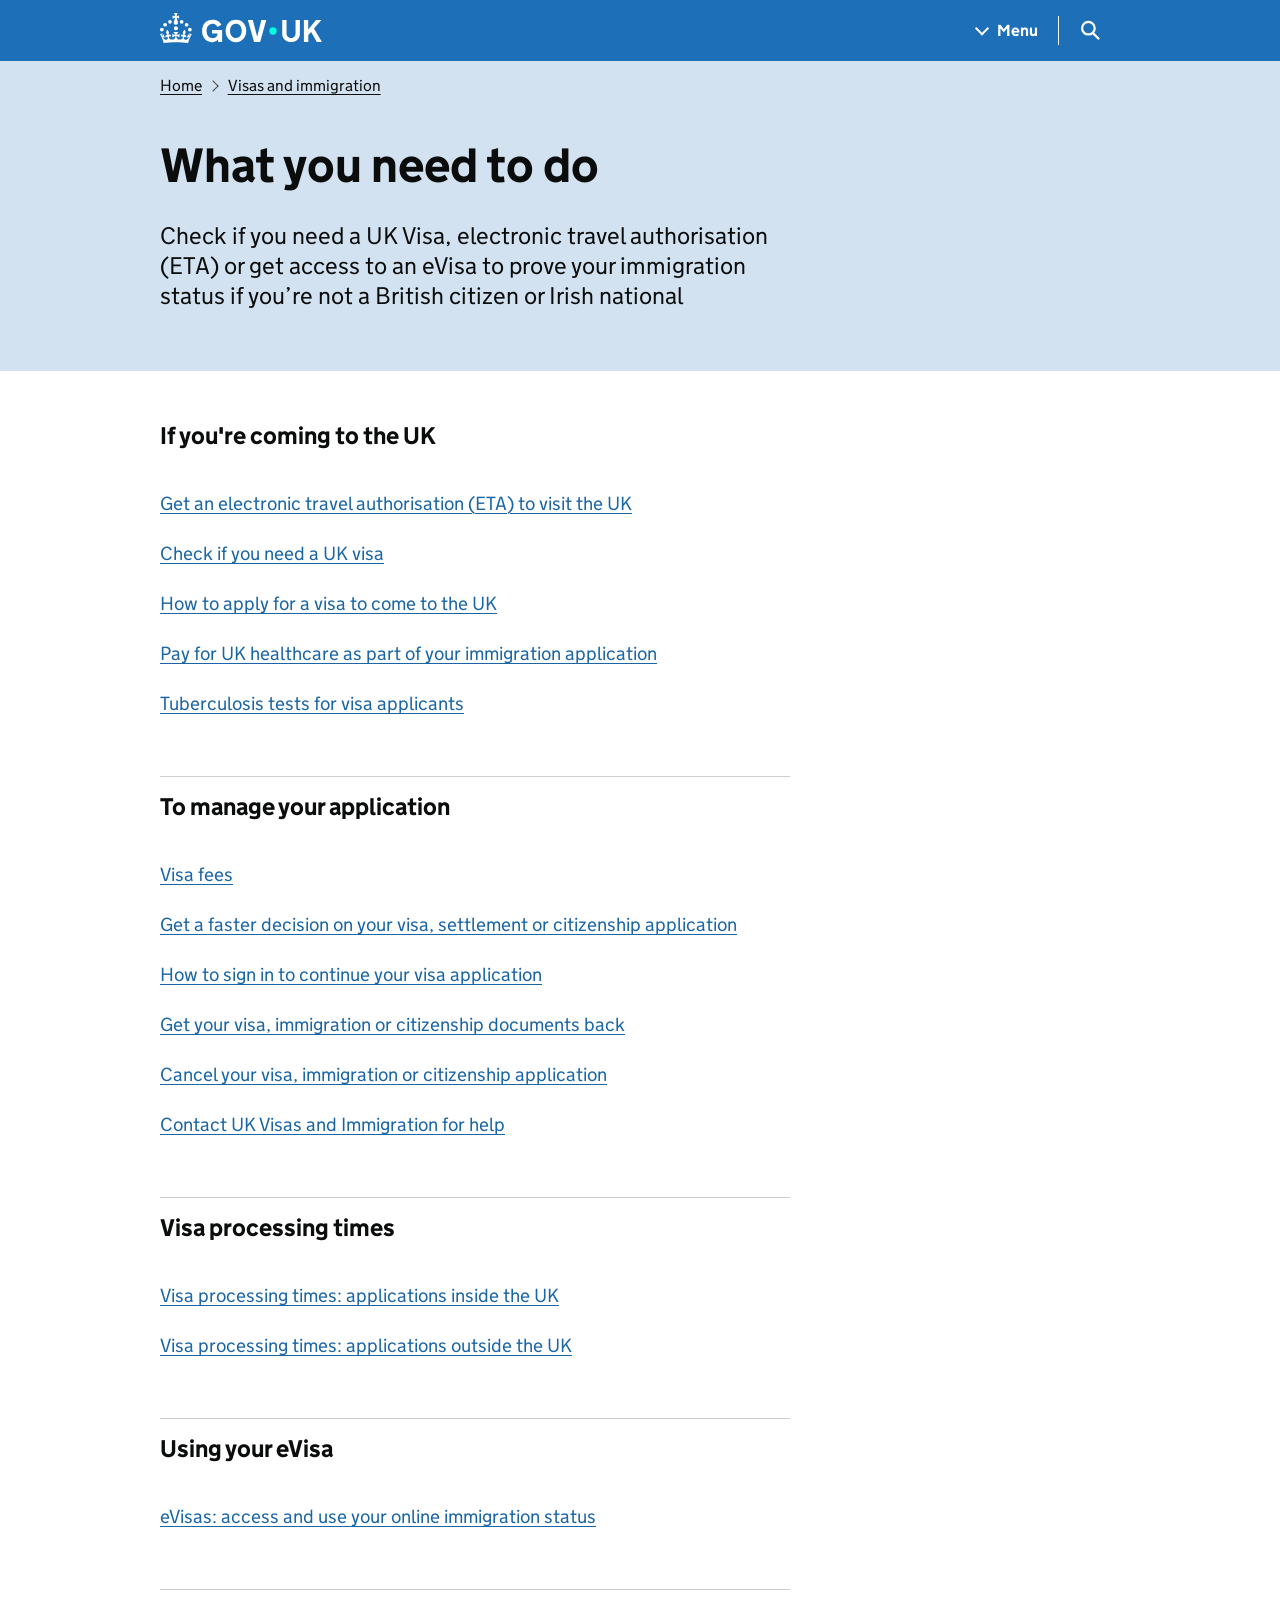
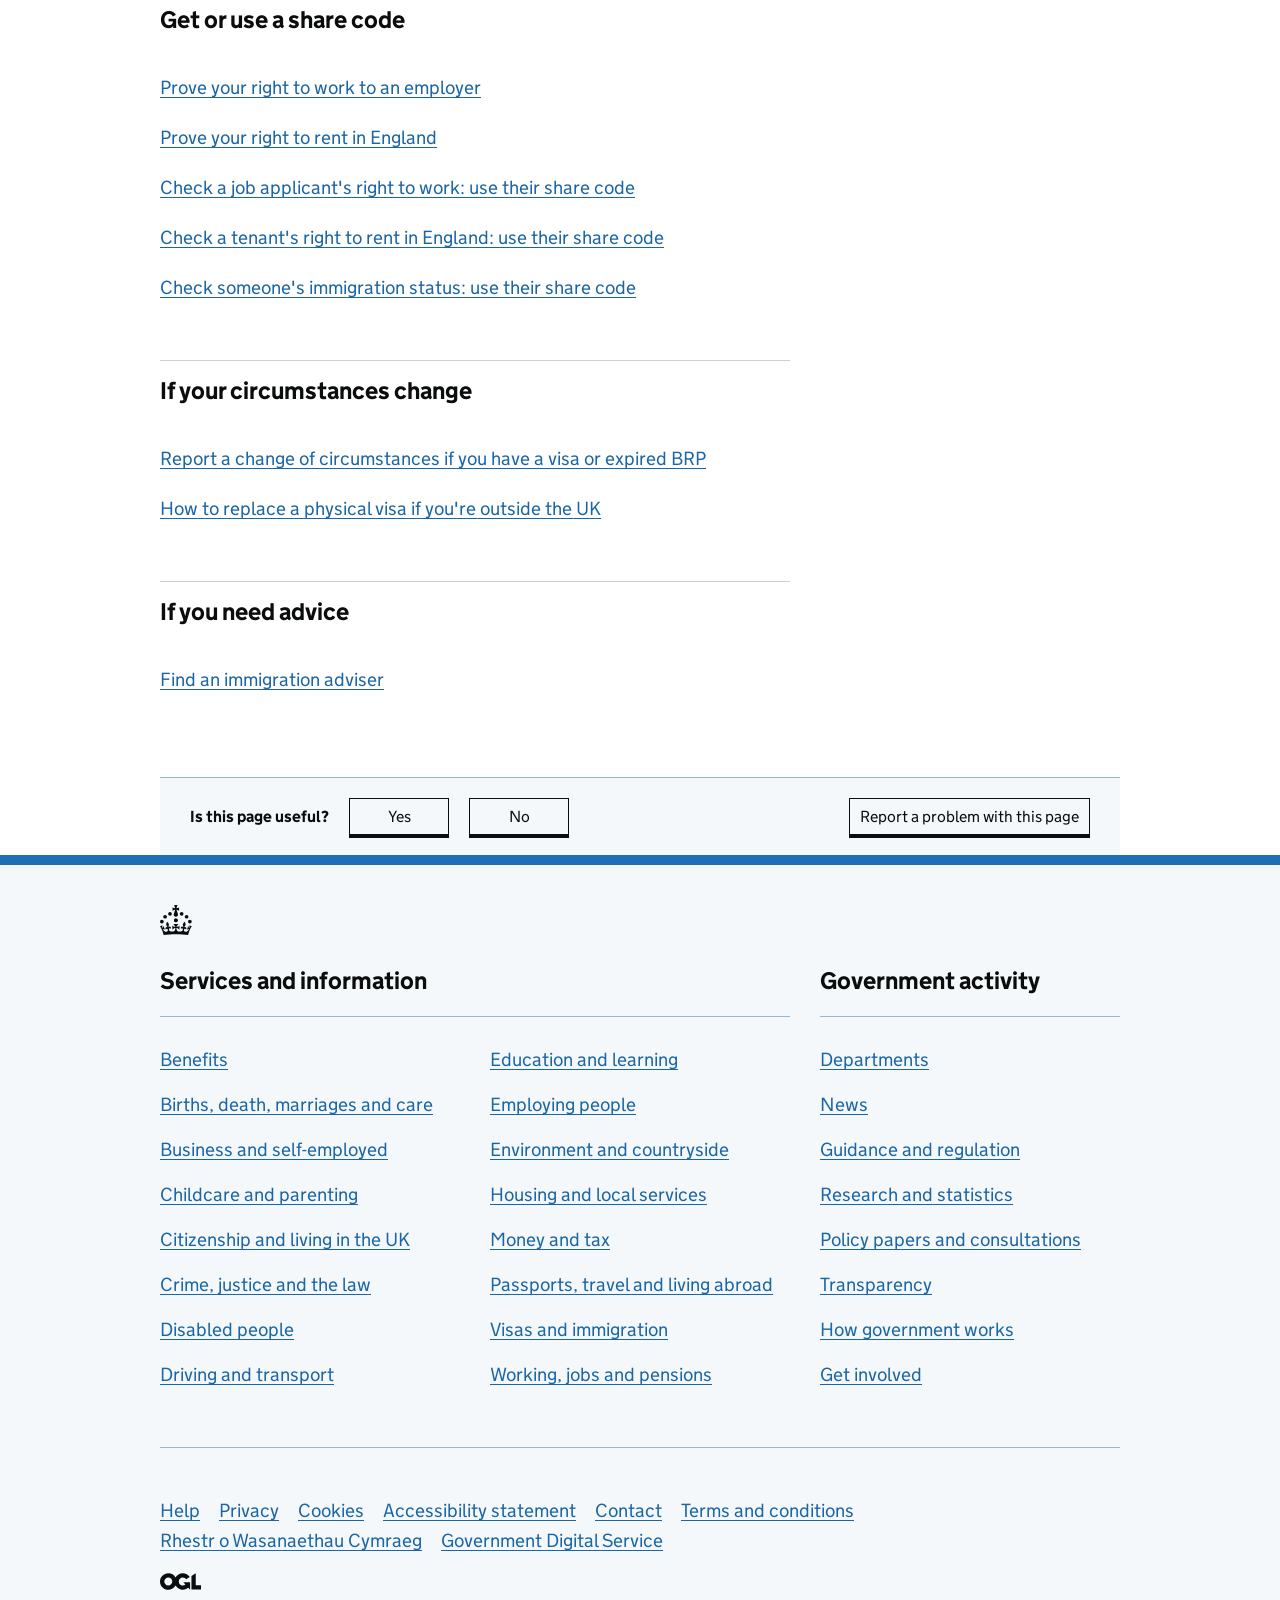
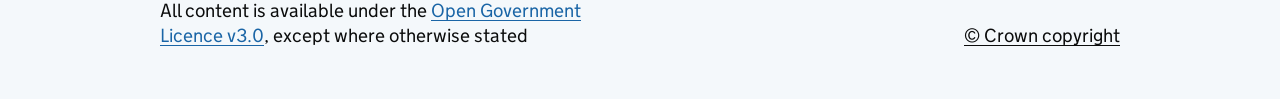
==== what-you-need-to-do-browse-page/index.html @ 55c8fb72 "Updated top-level index page with name of UX test" ====
<!DOCTYPE html>
<!-- saved from url=(0063)https://www.gov.uk/browse/visas-immigration/what-you-need-to-do -->
<html class="govuk-template" lang="en"><head><meta http-equiv="Content-Type" content="text/html; charset=UTF-8">
    
    <title>What you need to do - GOV.UK</title>

    <script async="" src="./What you need to do - GOV.UK_files/gtm.js"></script><script src="./What you need to do - GOV.UK_files/lux-measurer-d66192b1b665d415e1874e49a48138b7ae339548aa6cdb8687c7f9933e72b969.js" async="async"></script>
    <script src="./What you need to do - GOV.UK_files/rum-custom-data-b9e1806d1da2fa8ef1855d01aa71ba5eb0afc010dd2c4de3672cc7c7a39b0c8c.js" type="module"></script>
    <script src="./What you need to do - GOV.UK_files/lux-reporter-6d39cda3705e6dea64c8ee54a41d52526887a04dac98d19e1cd0464900d6f542.js" async="" defer=""></script><script src="./What you need to do - GOV.UK_files/rum-loader-a65b10e18ceeba3bd8a2eac507c7f2c513cdc82f35097df903fdea87f1dc2e33.js" async="async" data-lux-reporter-script="/assets/collections/govuk_publishing_components/vendor/lux/lux-reporter-6d39cda3705e6dea64c8ee54a41d52526887a04dac98d19e1cd0464900d6f542.js"></script>

    <meta name="govuk:components_gem_version" content="68.3.0">
    <script src="./What you need to do - GOV.UK_files/load-analytics-ad855bc6d5d323fbe2be3d683cb5dd15cf884cbe864bfb965bce0d9ec4847a36.js" type="module"></script>

    

    <link rel="stylesheet" href="./What you need to do - GOV.UK_files/application-aa6e5403fa5a98d5d8c2ec9b43fcb170fa7645047c4b7516bae33534ef6e817e.css" media="all">
    <link rel="icon" sizes="48x48" href="https://www.gov.uk/assets/collections/favicon-24f9fbe064118d58937932e73edafd1d50cb60f7bd84f52308382a309bc2d655.ico">
    <link rel="icon" sizes="any" href="https://www.gov.uk/assets/collections/favicon-d962d21b5bb443f546c097ea21b567cde639adef7370da45be5e349ba8d62d33.svg" type="image/svg+xml">
    <link rel="mask-icon" href="https://www.gov.uk/assets/collections/govuk-icon-mask-cdf4265165f8d7f9eec54aa2c1dfbb3d8b6d297c5d7919f0313e0836a5804bb6.svg" color="#1d70b8">
    <link rel="apple-touch-icon" href="https://www.gov.uk/assets/collections/govuk-icon-180-d45a306f0549414cfa5085f16e4a3816a77558b139e5bc226f23162d1d0decb0.png">

    <meta name="theme-color" content="#1d70b8">
    <meta name="viewport" content="width=device-width, initial-scale=1">

    <meta property="og:image" content="https://www.gov.uk/assets/collections/govuk-opengraph-image-4196a4d6333cf92aaf720047f56cfd91b3532d7635fc21ebcf0d5897df6b5f77.png">

      <link rel="stylesheet" href="./What you need to do - GOV.UK_files/_browse-7a39c0f9681b699c2e092727e3a388321817e2c479b69bcf6a9ba595a4a65dad.css" media="all">

  
      <meta name="description" content="Check if you need a UK Visa, electronic travel authorisation (ETA) or get access to an eVisa to prove your immigration status if you’re not a British citizen or Irish national">
  <link rel="alternate" type="application/json" href="https://www.gov.uk/api/content/browse/visas-immigration/what-you-need-to-do">
  
  <meta name="govuk:navigation-page-type" content="Browse level 2">
  <meta name="govuk:navigation-list-type" content="curated">
  <meta name="govuk:section" content="visas and immigration">


  
  <meta name="govuk:format" content="mainstream_browse_page">
  <meta name="govuk:publishing-app" content="collections-publisher">
  <meta name="govuk:rendering-app" content="collections">
  <meta name="govuk:schema-name" content="mainstream_browse_page">
  <meta name="govuk:content-id" content="8ff60b56-b0e8-4019-af4c-80ca1ad04c29">
  <meta name="govuk:ga4-base-path" content="/browse/visas-immigration/what-you-need-to-do">
  <meta name="govuk:first-published-at" content="2018-10-19T10:08:46+01:00">
  <meta name="govuk:updated-at" content="2026-09-02T16:05:11+01:00">
  <meta name="govuk:public-updated-at" content="2025-08-07T15:34:20+01:00">
  <meta name="govuk:primary-publishing-organisation" content="Government Digital Service">


  


  </head>
  <body class="gem-c-layout-for-public govuk-template__body js-enabled govuk-frontend-supported">
    <script nonce="">
//<![CDATA[
      document.body.className += ' js-enabled' + ('noModule' in HTMLScriptElement.prototype ? ' govuk-frontend-supported' : '');

//]]>
</script>      
<div id="global-cookie-message" data-module="cookie-banner" data-nosnippet="" aria-label="Cookies on GOV.UK" class="gem-c-cookie-banner govuk-clearfix govuk-cookie-banner js-banner-wrapper" role="region" hidden="hidden" data-cookie-banner-module-started="true">
  <div class="govuk-cookie-banner__message govuk-width-container">
    <div class="govuk-grid-row">
      <div class="govuk-grid-column-two-thirds">
        <h2 class="govuk-cookie-banner__heading govuk-heading-m">Cookies on GOV.UK</h2>
        <div tabindex="-1" class="govuk-cookie-banner__content gem-c-cookie-banner__confirmation">
          <div class="gem-c-cookie-banner__content"><p class="govuk-body">We use some essential cookies to make this website work.</p><p class="govuk-body">We’d like to set additional cookies to understand how you use GOV.UK, remember your settings and improve government services.</p><p class="govuk-body">We also use cookies set by other sites to help us deliver content from their services.</p></div>
          <p class="gem-c-cookie-banner__confirmation-message--accepted govuk-body" hidden="" data-ga4-cookie-banner="" data-module="ga4-link-tracker" data-ga4-set-indexes="" data-ga4-link="{&quot;event_name&quot;:&quot;navigation&quot;,&quot;type&quot;:&quot;cookie banner&quot;,&quot;section&quot;:&quot;You have accepted additional cookies&quot;,&quot;index_total&quot;:1}" data-ga4-link-tracker-module-started="true">You have accepted additional cookies. <span class="gem-c-cookie-banner__confirmation-message">You can <a class="govuk-link" href="https://www.gov.uk/help/cookies" data-ga4-index="{&quot;index_link&quot;: 1}">change your cookie settings</a> at any time.</span></p>
          <p class="gem-c-cookie-banner__confirmation-message--rejected govuk-body" hidden="">You have rejected additional cookies. <span class="gem-c-cookie-banner__confirmation-message">You can <a class="govuk-link" href="https://www.gov.uk/help/cookies">change your cookie settings</a> at any time.</span></p>
        </div>
      </div>
    </div>
    <div class="js-confirmation-buttons govuk-button-group">
      

  <button class="gem-c-button govuk-button" type="submit" data-accept-cookies="true" data-cookie-types="all">Accept additional cookies</button>


      

  <button class="gem-c-button govuk-button" type="submit" data-reject-cookies="true">Reject additional cookies</button>


      <a class="govuk-link" href="https://www.gov.uk/help/cookies">View cookies</a>
    </div>
    <div hidden="" class="js-hide-button govuk-button-group">
      <button class="gem-c-cookie-banner__hide-button govuk-button" data-hide-cookie-banner="true" data-module="ga4-event-tracker" data-ga4-event="{&quot;event_name&quot;:&quot;select_content&quot;,&quot;type&quot;:&quot;cookie banner&quot;,&quot;action&quot;:&quot;closed&quot;,&quot;section&quot;:&quot;You have accepted additional cookies&quot;}" data-ga4-event-tracker-module-started="true">
          Hide cookie message
        </button>
    </div>
  </div>
</div>
      <a data-module="govuk-skip-link" class="gem-c-skip-link govuk-skip-link govuk-!-display-none-print" href="https://www.gov.uk/browse/visas-immigration/what-you-need-to-do#content" data-govuk-skip-link-init="" data-govuk-skip-link-module-started="true">Skip to main content</a>

      <header>
            <div data-module="ga4-event-tracker ga4-link-tracker" data-ga4-expandable="" class="gem-c-layout-super-navigation-header" data-ga4-event-tracker-module-started="true" data-ga4-link-tracker-module-started="true">
<div class="gem-c-layout-super-navigation-header__nav-wrapper">
  <div class="gem-c-layout-super-navigation-header__container govuk-width-container">
    <nav aria-labelledby="super-navigation-menu-heading" class="gem-c-layout-super-navigation-header__content js-module-initialised" data-module="super-navigation-mega-menu" data-super-navigation-mega-menu-module-started="true">
      <div class="gem-c-layout-super-navigation-header__header-logo">
        <a class="govuk-header__homepage-link" data-ga4-link="{&quot;event_name&quot;:&quot;navigation&quot;,&quot;type&quot;:&quot;header menu bar&quot;,&quot;external&quot;:&quot;false&quot;,&quot;text&quot;:&quot;GOV.UK&quot;,&quot;section&quot;:&quot;Logo&quot;,&quot;index_link&quot;:1,&quot;index_section&quot;:0,&quot;index_section_count&quot;:2,&quot;index_total&quot;:1}" id="logo" aria-label="Go to the GOV.UK homepage" href="https://www.gov.uk/">
          <svg xmlns="http://www.w3.org/2000/svg" focusable="false" role="img" viewBox="0 0 324 60" height="30" width="162" fill="currentcolor" class="govuk-header__logotype" aria-label="GOV.UK">
  <title>GOV.UK</title>
  <g>
    <circle cx="20" cy="17.6" r="3.7"></circle>
    <circle cx="10.2" cy="23.5" r="3.7"></circle>
    <circle cx="3.7" cy="33.2" r="3.7"></circle>
    <circle cx="31.7" cy="30.6" r="3.7"></circle>
    <circle cx="43.3" cy="17.6" r="3.7"></circle>
    <circle cx="53.2" cy="23.5" r="3.7"></circle>
    <circle cx="59.7" cy="33.2" r="3.7"></circle>
    <circle cx="31.7" cy="30.6" r="3.7"></circle>
    <path d="M33.1,9.8c.2-.1.3-.3.5-.5l4.6,2.4v-6.8l-4.6,1.5c-.1-.2-.3-.3-.5-.5l1.9-5.9h-6.7l1.9,5.9c-.2.1-.3.3-.5.5l-4.6-1.5v6.8l4.6-2.4c.1.2.3.3.5.5l-2.6,8c-.9,2.8,1.2,5.7,4.1,5.7h0c3,0,5.1-2.9,4.1-5.7l-2.6-8ZM37,37.9s-3.4,3.8-4.1,6.1c2.2,0,4.2-.5,6.4-2.8l-.7,8.5c-2-2.8-4.4-4.1-5.7-3.8.1,3.1.5,6.7,5.8,7.2,3.7.3,6.7-1.5,7-3.8.4-2.6-2-4.3-3.7-1.6-1.4-4.5,2.4-6.1,4.9-3.2-1.9-4.5-1.8-7.7,2.4-10.9,3,4,2.6,7.3-1.2,11.1,2.4-1.3,6.2,0,4,4.6-1.2-2.8-3.7-2.2-4.2.2-.3,1.7.7,3.7,3,4.2,1.9.3,4.7-.9,7-5.9-1.3,0-2.4.7-3.9,1.7l2.4-8c.6,2.3,1.4,3.7,2.2,4.5.6-1.6.5-2.8,0-5.3l5,1.8c-2.6,3.6-5.2,8.7-7.3,17.5-7.4-1.1-15.7-1.7-24.5-1.7h0c-8.8,0-17.1.6-24.5,1.7-2.1-8.9-4.7-13.9-7.3-17.5l5-1.8c-.5,2.5-.6,3.7,0,5.3.8-.8,1.6-2.3,2.2-4.5l2.4,8c-1.5-1-2.6-1.7-3.9-1.7,2.3,5,5.2,6.2,7,5.9,2.3-.4,3.3-2.4,3-4.2-.5-2.4-3-3.1-4.2-.2-2.2-4.6,1.6-6,4-4.6-3.7-3.7-4.2-7.1-1.2-11.1,4.2,3.2,4.3,6.4,2.4,10.9,2.5-2.8,6.3-1.3,4.9,3.2-1.8-2.7-4.1-1-3.7,1.6.3,2.3,3.3,4.1,7,3.8,5.4-.5,5.7-4.2,5.8-7.2-1.3-.2-3.7,1-5.7,3.8l-.7-8.5c2.2,2.3,4.2,2.7,6.4,2.8-.7-2.3-4.1-6.1-4.1-6.1h10.6,0Z"></path>
  </g>
  <circle class="govuk-logo-dot" cx="226" cy="36" r="7.3"></circle>
  <path d="M93.94 41.25c.4 1.81 1.2 3.21 2.21 4.62 1 1.4 2.21 2.41 3.61 3.21s3.21 1.2 5.22 1.2 3.61-.4 4.82-1c1.4-.6 2.41-1.4 3.21-2.41.8-1 1.4-2.01 1.61-3.01s.4-2.01.4-3.01v.14h-10.86v-7.02h20.07v24.08h-8.03v-5.56c-.6.8-1.38 1.61-2.19 2.41-.8.8-1.81 1.2-2.81 1.81-1 .4-2.21.8-3.41 1.2s-2.41.4-3.81.4a18.56 18.56 0 0 1-14.65-6.63c-1.6-2.01-3.01-4.41-3.81-7.02s-1.4-5.62-1.4-8.83.4-6.02 1.4-8.83a20.45 20.45 0 0 1 19.46-13.65c3.21 0 4.01.2 5.82.8 1.81.4 3.61 1.2 5.02 2.01 1.61.8 2.81 2.01 4.01 3.21s2.21 2.61 2.81 4.21l-7.63 4.41c-.4-1-1-1.81-1.61-2.61-.6-.8-1.4-1.4-2.21-2.01-.8-.6-1.81-1-2.81-1.4-1-.4-2.21-.4-3.61-.4-2.01 0-3.81.4-5.22 1.2-1.4.8-2.61 1.81-3.61 3.21s-1.61 2.81-2.21 4.62c-.4 1.81-.6 3.71-.6 5.42s.8 5.22.8 5.22Zm57.8-27.9c3.21 0 6.22.6 8.63 1.81 2.41 1.2 4.82 2.81 6.62 4.82S170.2 24.39 171 27s1.4 5.62 1.4 8.83-.4 6.02-1.4 8.83-2.41 5.02-4.01 7.02-4.01 3.61-6.62 4.82-5.42 1.81-8.63 1.81-6.22-.6-8.63-1.81-4.82-2.81-6.42-4.82-3.21-4.41-4.01-7.02-1.4-5.62-1.4-8.83.4-6.02 1.4-8.83 2.41-5.02 4.01-7.02 4.01-3.61 6.42-4.82 5.42-1.81 8.63-1.81Zm0 36.73c1.81 0 3.61-.4 5.02-1s2.61-1.81 3.61-3.01 1.81-2.81 2.21-4.41c.4-1.81.8-3.61.8-5.62 0-2.21-.2-4.21-.8-6.02s-1.2-3.21-2.21-4.62c-1-1.2-2.21-2.21-3.61-3.01s-3.21-1-5.02-1-3.61.4-5.02 1c-1.4.8-2.61 1.81-3.61 3.01s-1.81 2.81-2.21 4.62c-.4 1.81-.8 3.61-.8 5.62 0 2.41.2 4.21.8 6.02.4 1.81 1.2 3.21 2.21 4.41s2.21 2.21 3.61 3.01c1.4.8 3.21 1 5.02 1Zm36.32 7.96-12.24-44.15h9.83l8.43 32.77h.4l8.23-32.77h9.83L200.3 58.04h-12.24Zm74.14-7.96c2.18 0 3.51-.6 3.51-.6 1.2-.6 2.01-1 2.81-1.81s1.4-1.81 1.81-2.81a13 13 0 0 0 .8-4.01V13.9h8.63v28.15c0 2.41-.4 4.62-1.4 6.62-.8 2.01-2.21 3.61-3.61 5.02s-3.41 2.41-5.62 3.21-4.62 1.2-7.02 1.2-5.02-.4-7.02-1.2c-2.21-.8-4.01-1.81-5.62-3.21s-2.81-3.01-3.61-5.02-1.4-4.21-1.4-6.62V13.9h8.63v26.95c0 1.61.2 3.01.8 4.01.4 1.2 1.2 2.21 2.01 2.81.8.8 1.81 1.4 2.81 1.81 0 0 1.34.6 3.51.6Zm34.22-36.18v18.92l15.65-18.92h10.82l-15.03 17.32 16.03 26.83h-10.21l-11.44-20.21-5.62 6.22v13.99h-8.83V13.9"></path>
</svg>

</a></div>      <h2 id="super-navigation-menu-heading" class="govuk-visually-hidden">
        Navigation menu
      </h2>


      <div class="gem-c-layout-super-navigation-header__navigation-item">
        <a class="gem-c-layout-super-navigation-header__navigation-item-link" href="https://www.gov.uk/browse" hidden="hidden"><span class="gem-c-layout-super-navigation-header__navigation-item-link-inner">            Menu
</span></a>
        <button aria-controls="super-navigation-menu" aria-expanded="false" aria-label="Show navigation menu" class="gem-c-layout-super-navigation-header__navigation-top-toggle-button" data-text-for-hide="Hide navigation menu" data-text-for-show="Show navigation menu" data-toggle-desktop-group="top" data-toggle-mobile-group="top" data-ga4-event="{&quot;event_name&quot;:&quot;select_content&quot;,&quot;type&quot;:&quot;header menu bar&quot;,&quot;text&quot;:&quot;Menu&quot;,&quot;index_section&quot;:1,&quot;index_section_count&quot;:2,&quot;section&quot;:&quot;Menu&quot;}" id="super-navigation-menu-toggle" type="button">
          <span class="gem-c-layout-super-navigation-header__navigation-top-toggle-button-inner">Menu</span>
</button>      </div>
      <div id="super-navigation-menu" hidden="hidden" class="gem-c-layout-super-navigation-header__navigation-dropdown-menu">
        <div class="govuk-grid-row gem-c-layout-super-navigation-header__navigation-items">


            <div class="govuk-grid-column-two-thirds-from-desktop gem-c-layout-super-navigation-header__column--services-and-information">
              <h3 class="govuk-heading-m gem-c-layout-super-navigation-header__column-header">
                Services and information
              </h3>
              <ul class="gem-c-layout-super-navigation-header__navigation-second-items gem-c-layout-super-navigation-header__navigation-second-items--services-and-information">
                    <li class="gem-c-layout-super-navigation-header__dropdown-list-item">
                      <a class="govuk-link gem-c-layout-super-navigation-header__navigation-second-item-link" data-ga4-link="{&quot;event_name&quot;:&quot;navigation&quot;,&quot;type&quot;:&quot;header menu bar&quot;,&quot;index_section&quot;:1,&quot;index_link&quot;:1,&quot;index_section_count&quot;:3,&quot;index_total&quot;:16,&quot;section&quot;:&quot;Services and information&quot;}" href="https://www.gov.uk/browse/benefits">Benefits</a>
                      
                    </li>
                    <li class="gem-c-layout-super-navigation-header__dropdown-list-item">
                      <a class="govuk-link gem-c-layout-super-navigation-header__navigation-second-item-link" data-ga4-link="{&quot;event_name&quot;:&quot;navigation&quot;,&quot;type&quot;:&quot;header menu bar&quot;,&quot;index_section&quot;:1,&quot;index_link&quot;:2,&quot;index_section_count&quot;:3,&quot;index_total&quot;:16,&quot;section&quot;:&quot;Services and information&quot;}" href="https://www.gov.uk/browse/births-deaths-marriages">Births, death, marriages and care</a>
                      
                    </li>
                    <li class="gem-c-layout-super-navigation-header__dropdown-list-item">
                      <a class="govuk-link gem-c-layout-super-navigation-header__navigation-second-item-link" data-ga4-link="{&quot;event_name&quot;:&quot;navigation&quot;,&quot;type&quot;:&quot;header menu bar&quot;,&quot;index_section&quot;:1,&quot;index_link&quot;:3,&quot;index_section_count&quot;:3,&quot;index_total&quot;:16,&quot;section&quot;:&quot;Services and information&quot;}" href="https://www.gov.uk/browse/business">Business and self-employed</a>
                      
                    </li>
                    <li class="gem-c-layout-super-navigation-header__dropdown-list-item">
                      <a class="govuk-link gem-c-layout-super-navigation-header__navigation-second-item-link" data-ga4-link="{&quot;event_name&quot;:&quot;navigation&quot;,&quot;type&quot;:&quot;header menu bar&quot;,&quot;index_section&quot;:1,&quot;index_link&quot;:4,&quot;index_section_count&quot;:3,&quot;index_total&quot;:16,&quot;section&quot;:&quot;Services and information&quot;}" href="https://www.gov.uk/browse/childcare-parenting">Childcare and parenting</a>
                      
                    </li>
                    <li class="gem-c-layout-super-navigation-header__dropdown-list-item">
                      <a class="govuk-link gem-c-layout-super-navigation-header__navigation-second-item-link" data-ga4-link="{&quot;event_name&quot;:&quot;navigation&quot;,&quot;type&quot;:&quot;header menu bar&quot;,&quot;index_section&quot;:1,&quot;index_link&quot;:5,&quot;index_section_count&quot;:3,&quot;index_total&quot;:16,&quot;section&quot;:&quot;Services and information&quot;}" href="https://www.gov.uk/browse/citizenship">Citizenship and living in the UK</a>
                      
                    </li>
                    <li class="gem-c-layout-super-navigation-header__dropdown-list-item">
                      <a class="govuk-link gem-c-layout-super-navigation-header__navigation-second-item-link" data-ga4-link="{&quot;event_name&quot;:&quot;navigation&quot;,&quot;type&quot;:&quot;header menu bar&quot;,&quot;index_section&quot;:1,&quot;index_link&quot;:6,&quot;index_section_count&quot;:3,&quot;index_total&quot;:16,&quot;section&quot;:&quot;Services and information&quot;}" href="https://www.gov.uk/browse/justice">Crime, justice and the law</a>
                      
                    </li>
                    <li class="gem-c-layout-super-navigation-header__dropdown-list-item">
                      <a class="govuk-link gem-c-layout-super-navigation-header__navigation-second-item-link" data-ga4-link="{&quot;event_name&quot;:&quot;navigation&quot;,&quot;type&quot;:&quot;header menu bar&quot;,&quot;index_section&quot;:1,&quot;index_link&quot;:7,&quot;index_section_count&quot;:3,&quot;index_total&quot;:16,&quot;section&quot;:&quot;Services and information&quot;}" href="https://www.gov.uk/browse/disabilities">Disabled people</a>
                      
                    </li>
                    <li class="gem-c-layout-super-navigation-header__dropdown-list-item">
                      <a class="govuk-link gem-c-layout-super-navigation-header__navigation-second-item-link" data-ga4-link="{&quot;event_name&quot;:&quot;navigation&quot;,&quot;type&quot;:&quot;header menu bar&quot;,&quot;index_section&quot;:1,&quot;index_link&quot;:8,&quot;index_section_count&quot;:3,&quot;index_total&quot;:16,&quot;section&quot;:&quot;Services and information&quot;}" href="https://www.gov.uk/browse/driving">Driving and transport</a>
                      
                    </li>
                    <li class="gem-c-layout-super-navigation-header__dropdown-list-item">
                      <a class="govuk-link gem-c-layout-super-navigation-header__navigation-second-item-link" data-ga4-link="{&quot;event_name&quot;:&quot;navigation&quot;,&quot;type&quot;:&quot;header menu bar&quot;,&quot;index_section&quot;:1,&quot;index_link&quot;:9,&quot;index_section_count&quot;:3,&quot;index_total&quot;:16,&quot;section&quot;:&quot;Services and information&quot;}" href="https://www.gov.uk/browse/education">Education and learning</a>
                      
                    </li>
                    <li class="gem-c-layout-super-navigation-header__dropdown-list-item">
                      <a class="govuk-link gem-c-layout-super-navigation-header__navigation-second-item-link" data-ga4-link="{&quot;event_name&quot;:&quot;navigation&quot;,&quot;type&quot;:&quot;header menu bar&quot;,&quot;index_section&quot;:1,&quot;index_link&quot;:10,&quot;index_section_count&quot;:3,&quot;index_total&quot;:16,&quot;section&quot;:&quot;Services and information&quot;}" href="https://www.gov.uk/browse/employing-people">Employing people</a>
                      
                    </li>
                    <li class="gem-c-layout-super-navigation-header__dropdown-list-item">
                      <a class="govuk-link gem-c-layout-super-navigation-header__navigation-second-item-link" data-ga4-link="{&quot;event_name&quot;:&quot;navigation&quot;,&quot;type&quot;:&quot;header menu bar&quot;,&quot;index_section&quot;:1,&quot;index_link&quot;:11,&quot;index_section_count&quot;:3,&quot;index_total&quot;:16,&quot;section&quot;:&quot;Services and information&quot;}" href="https://www.gov.uk/browse/environment-countryside">Environment and countryside</a>
                      
                    </li>
                    <li class="gem-c-layout-super-navigation-header__dropdown-list-item">
                      <a class="govuk-link gem-c-layout-super-navigation-header__navigation-second-item-link" data-ga4-link="{&quot;event_name&quot;:&quot;navigation&quot;,&quot;type&quot;:&quot;header menu bar&quot;,&quot;index_section&quot;:1,&quot;index_link&quot;:12,&quot;index_section_count&quot;:3,&quot;index_total&quot;:16,&quot;section&quot;:&quot;Services and information&quot;}" href="https://www.gov.uk/browse/housing-local-services">Housing and local services</a>
                      
                    </li>
                    <li class="gem-c-layout-super-navigation-header__dropdown-list-item">
                      <a class="govuk-link gem-c-layout-super-navigation-header__navigation-second-item-link" data-ga4-link="{&quot;event_name&quot;:&quot;navigation&quot;,&quot;type&quot;:&quot;header menu bar&quot;,&quot;index_section&quot;:1,&quot;index_link&quot;:13,&quot;index_section_count&quot;:3,&quot;index_total&quot;:16,&quot;section&quot;:&quot;Services and information&quot;}" href="https://www.gov.uk/browse/tax">Money and tax</a>
                      
                    </li>
                    <li class="gem-c-layout-super-navigation-header__dropdown-list-item">
                      <a class="govuk-link gem-c-layout-super-navigation-header__navigation-second-item-link" data-ga4-link="{&quot;event_name&quot;:&quot;navigation&quot;,&quot;type&quot;:&quot;header menu bar&quot;,&quot;index_section&quot;:1,&quot;index_link&quot;:14,&quot;index_section_count&quot;:3,&quot;index_total&quot;:16,&quot;section&quot;:&quot;Services and information&quot;}" href="https://www.gov.uk/browse/abroad">Passports, travel and living abroad</a>
                      
                    </li>
                    <li class="gem-c-layout-super-navigation-header__dropdown-list-item">
                      <a class="govuk-link gem-c-layout-super-navigation-header__navigation-second-item-link" data-ga4-link="{&quot;event_name&quot;:&quot;navigation&quot;,&quot;type&quot;:&quot;header menu bar&quot;,&quot;index_section&quot;:1,&quot;index_link&quot;:15,&quot;index_section_count&quot;:3,&quot;index_total&quot;:16,&quot;section&quot;:&quot;Services and information&quot;}" href="https://www.gov.uk/browse/visas-immigration">Visas and immigration</a>
                      
                    </li>
                    <li class="gem-c-layout-super-navigation-header__dropdown-list-item">
                      <a class="govuk-link gem-c-layout-super-navigation-header__navigation-second-item-link" data-ga4-link="{&quot;event_name&quot;:&quot;navigation&quot;,&quot;type&quot;:&quot;header menu bar&quot;,&quot;index_section&quot;:1,&quot;index_link&quot;:16,&quot;index_section_count&quot;:3,&quot;index_total&quot;:16,&quot;section&quot;:&quot;Services and information&quot;}" href="https://www.gov.uk/browse/working">Working, jobs and pensions</a>
                      
                    </li>
              </ul>
            </div>

            <div class="govuk-grid-column-one-third-from-desktop gem-c-layout-super-navigation-header__column--government-activity">
              <h3 class="govuk-heading-m gem-c-layout-super-navigation-header__column-header">
                Government activity
              </h3>
              <ul class="gem-c-layout-super-navigation-header__navigation-second-items gem-c-layout-super-navigation-header__navigation-second-items--government-activity">
                    <li class="gem-c-layout-super-navigation-header__dropdown-list-item">
                      <a class="govuk-link gem-c-layout-super-navigation-header__navigation-second-item-link gem-c-layout-super-navigation-header__navigation-second-item-link--with-description" data-ga4-link="{&quot;event_name&quot;:&quot;navigation&quot;,&quot;type&quot;:&quot;header menu bar&quot;,&quot;index_section&quot;:2,&quot;index_link&quot;:1,&quot;index_section_count&quot;:3,&quot;index_total&quot;:6,&quot;section&quot;:&quot;Government activity&quot;}" href="https://www.gov.uk/government/organisations">Departments</a>
                      <p class="gem-c-layout-super-navigation-header__navigation-second-item-description">Departments, agencies and public bodies</p>
                    </li>
                    <li class="gem-c-layout-super-navigation-header__dropdown-list-item">
                      <a class="govuk-link gem-c-layout-super-navigation-header__navigation-second-item-link gem-c-layout-super-navigation-header__navigation-second-item-link--with-description" data-ga4-link="{&quot;event_name&quot;:&quot;navigation&quot;,&quot;type&quot;:&quot;header menu bar&quot;,&quot;index_section&quot;:2,&quot;index_link&quot;:2,&quot;index_section_count&quot;:3,&quot;index_total&quot;:6,&quot;section&quot;:&quot;Government activity&quot;}" href="https://www.gov.uk/search/news-and-communications">News</a>
                      <p class="gem-c-layout-super-navigation-header__navigation-second-item-description">News stories, speeches, letters and notices</p>
                    </li>
                    <li class="gem-c-layout-super-navigation-header__dropdown-list-item">
                      <a class="govuk-link gem-c-layout-super-navigation-header__navigation-second-item-link gem-c-layout-super-navigation-header__navigation-second-item-link--with-description" data-ga4-link="{&quot;event_name&quot;:&quot;navigation&quot;,&quot;type&quot;:&quot;header menu bar&quot;,&quot;index_section&quot;:2,&quot;index_link&quot;:3,&quot;index_section_count&quot;:3,&quot;index_total&quot;:6,&quot;section&quot;:&quot;Government activity&quot;}" href="https://www.gov.uk/search/guidance-and-regulation">Guidance and regulation</a>
                      <p class="gem-c-layout-super-navigation-header__navigation-second-item-description">Detailed guidance, regulations and rules</p>
                    </li>
                    <li class="gem-c-layout-super-navigation-header__dropdown-list-item">
                      <a class="govuk-link gem-c-layout-super-navigation-header__navigation-second-item-link gem-c-layout-super-navigation-header__navigation-second-item-link--with-description" data-ga4-link="{&quot;event_name&quot;:&quot;navigation&quot;,&quot;type&quot;:&quot;header menu bar&quot;,&quot;index_section&quot;:2,&quot;index_link&quot;:4,&quot;index_section_count&quot;:3,&quot;index_total&quot;:6,&quot;section&quot;:&quot;Government activity&quot;}" href="https://www.gov.uk/search/research-and-statistics">Research and statistics</a>
                      <p class="gem-c-layout-super-navigation-header__navigation-second-item-description">Reports, analysis and official statistics</p>
                    </li>
                    <li class="gem-c-layout-super-navigation-header__dropdown-list-item">
                      <a class="govuk-link gem-c-layout-super-navigation-header__navigation-second-item-link gem-c-layout-super-navigation-header__navigation-second-item-link--with-description" data-ga4-link="{&quot;event_name&quot;:&quot;navigation&quot;,&quot;type&quot;:&quot;header menu bar&quot;,&quot;index_section&quot;:2,&quot;index_link&quot;:5,&quot;index_section_count&quot;:3,&quot;index_total&quot;:6,&quot;section&quot;:&quot;Government activity&quot;}" href="https://www.gov.uk/search/policy-papers-and-consultations">Policy papers and consultations</a>
                      <p class="gem-c-layout-super-navigation-header__navigation-second-item-description">Consultations and strategy</p>
                    </li>
                    <li class="gem-c-layout-super-navigation-header__dropdown-list-item">
                      <a class="govuk-link gem-c-layout-super-navigation-header__navigation-second-item-link gem-c-layout-super-navigation-header__navigation-second-item-link--with-description" data-ga4-link="{&quot;event_name&quot;:&quot;navigation&quot;,&quot;type&quot;:&quot;header menu bar&quot;,&quot;index_section&quot;:2,&quot;index_link&quot;:6,&quot;index_section_count&quot;:3,&quot;index_total&quot;:6,&quot;section&quot;:&quot;Government activity&quot;}" href="https://www.gov.uk/search/transparency-and-freedom-of-information-releases">Transparency</a>
                      <p class="gem-c-layout-super-navigation-header__navigation-second-item-description">Data, Freedom of Information releases and corporate reports</p>
                    </li>
              </ul>
            </div>
        </div>
</div>      <div class="gem-c-layout-super-navigation-header__search-item">
        <button id="super-search-menu-toggle" class="gem-c-layout-super-navigation-header__search-toggle-button" aria-controls="super-search-menu" aria-expanded="false" aria-label="Show search menu" data-text-for-hide="Hide search menu" data-text-for-show="Show search menu" data-toggle-mobile-group="top" data-toggle-desktop-group="top" data-ga4-event="{&quot;event_name&quot;:&quot;select_content&quot;,&quot;type&quot;:&quot;header menu bar&quot;,&quot;text&quot;:&quot;Search&quot;,&quot;index_section&quot;:2,&quot;index_section_count&quot;:2,&quot;section&quot;:&quot;Search&quot;}" type="button">
          <span class="govuk-visually-hidden">
            Search GOV.UK
          </span>
          
<svg class="gem-c-layout-super-navigation-header__search-toggle-button-link-icon" width="27" height="27" viewBox="0 0 27 27" fill="none" xmlns="http://www.w3.org/2000/svg" aria-hidden="true" focusable="false">
  <circle cx="12.0161" cy="11.0161" r="8.51613" stroke="currentColor" stroke-width="3"></circle>
  <line x1="17.8668" y1="17.3587" x2="26.4475" y2="25.9393" stroke="currentColor" stroke-width="3"></line>
</svg>

          <span aria-hidden="true" class="gem-c-layout-super-navigation-header__navigation-top-toggle-close-icon">
            ×
          </span>
</button>
        <a class="gem-c-layout-super-navigation-header__search-item-link" href="https://www.gov.uk/search" hidden="hidden">
          <span class="govuk-visually-hidden">
            Search GOV.UK
          </span>
          
<svg class="gem-c-layout-super-navigation-header__search-item-link-icon" width="27" height="27" viewBox="0 0 27 27" fill="none" xmlns="http://www.w3.org/2000/svg" aria-hidden="true" focusable="false">
  <circle cx="12.0161" cy="11.0161" r="8.51613" stroke="currentColor" stroke-width="3"></circle>
  <line x1="17.8668" y1="17.3587" x2="26.4475" y2="25.9393" stroke="currentColor" stroke-width="3"></line>
</svg>

</a>      </div>
      <div id="super-search-menu" hidden="hidden" class="gem-c-layout-super-navigation-header__navigation-dropdown-menu">
        <div class="gem-c-layout-super-navigation-header__search-container gem-c-layout-super-navigation-header__search-items">
          <h3 class="govuk-visually-hidden">
            Search
          </h3>
          <div class="govuk-grid-row">
            <div class="govuk-grid-column-full">
              <form class="gem-c-layout-super-navigation-header__search-form" id="search" data-module="ga4-search-tracker" data-ga4-search-type="header menu bar" data-ga4-search-url="/search/all" data-ga4-search-section="Search GOV.UK" data-ga4-search-index-section="3" data-ga4-search-index-section-count="3" action="https://www.gov.uk/search/all" method="get" role="search" aria-label="Site-wide" data-ga4-search-tracker-module-started="true">
                <div class="gem-c-search-with-autocomplete gem-c-search-with-autocomplete--large govuk-!-margin-bottom-0" data-module="gem-search-with-autocomplete" data-source-url="https://www.gov.uk/api/search/autocomplete.json" data-source-key="suggestions" data-gem-search-with-autocomplete-module-started="true">
  <div data-module="gem-toggle-input-class-on-focus" class="gem-c-search govuk-!-display-none-print gem-c-search--large gem-c-search--on-white gem-c-search--separate-label govuk-!-margin-bottom-0" data-gem-toggle-input-class-on-focus-module-started="true">
    <label for="search-main-3c510cde" class="govuk-label govuk-label--m gem-c-layout-super-navigation-header__search-label--large-navbar">Search GOV.UK</label>
  <div class="gem-c-search__item-wrapper">
    <div class="js-search-input-wrapper">
      
    <div class="gem-c-search-with-autocomplete__wrapper"><div class="gem-c-search-with-autocomplete__status" style="border: 0px; clip: rect(0px, 0px, 0px, 0px); height: 1px; margin-bottom: -1px; margin-right: -1px; overflow: hidden; padding: 0px; position: absolute; white-space: nowrap; width: 1px;"><div id="search-main-3c510cde__status--A" role="status" aria-atomic="true" aria-live="polite"></div><div id="search-main-3c510cde__status--B" role="status" aria-atomic="true" aria-live="polite"></div></div><input aria-describedby="search-main-3c510cde__assistiveHint" aria-expanded="false" aria-controls="search-main-3c510cde__listbox" aria-autocomplete="list" autocomplete="off" class="gem-c-search-with-autocomplete__input gem-c-search-with-autocomplete__input--default gem-c-search__item gem-c-search__input js-class-toggle" id="search-main-3c510cde" name="keywords" placeholder="" type="search" role="combobox"><ul aria-labelledby="search-main-3c510cde" id="search-main-3c510cde__listbox" role="listbox" class="gem-c-search-with-autocomplete__menu gem-c-search-with-autocomplete__menu--inline gem-c-search-with-autocomplete__menu--hidden"></ul><span id="search-main-3c510cde__assistiveHint" style="display: none;">When search suggestions are available use up and down arrows to review and enter to select. Touch device users, explore by touch or with swipe gestures.</span></div></div>
    <div class="gem-c-search__item gem-c-search__submit-wrapper">
      <button class="gem-c-search__submit" type="submit" enterkeyhint="search">
        Search
        
<svg class="gem-c-search__icon" width="27" height="27" viewBox="0 0 27 27" fill="none" xmlns="http://www.w3.org/2000/svg" aria-hidden="true" focusable="false">
  <circle cx="12.0161" cy="11.0161" r="8.51613" stroke="currentColor" stroke-width="3"></circle>
  <line x1="17.8668" y1="17.3587" x2="26.4475" y2="25.9393" stroke="currentColor" stroke-width="3"></line>
</svg>

</button>    </div>
  </div>
</div>
</div>
</form>            </div>
          </div>
        </div>
</div>    </nav>
  </div>
</div>
</div>

        

</header>
      
    <div class="">
      
            
<div class="browse__breadcrumb-wrapper">
  <div class="govuk-width-container">
    <div class="govuk-grid-row">
      <div class="govuk-grid-column-two-thirds">
        

<script type="application/ld+json">
  {
  "@context": "http://schema.org",
  "@type": "BreadcrumbList",
  "itemListElement": [
    {
      "@type": "ListItem",
      "position": 1,
      "item": {
        "name": "Home",
        "@id": "https://www.gov.uk/"
      }
    },
    {
      "@type": "ListItem",
      "position": 2,
      "item": {
        "name": "Visas and immigration",
        "@id": "https://www.gov.uk/browse/visas-immigration"
      }
    }
  ]
}
</script>

<nav data-module="ga4-link-tracker" aria-label="Breadcrumb" class="gem-c-breadcrumbs govuk-breadcrumbs govuk-!-display-none-print govuk-breadcrumbs--collapse-on-mobile" dir="ltr" data-ga4-link-tracker-module-started="true">
  <ol class="govuk-breadcrumbs__list">
        <li class="govuk-breadcrumbs__list-item">
          <a data-ga4-link="{&quot;event_name&quot;:&quot;navigation&quot;,&quot;type&quot;:&quot;breadcrumb&quot;,&quot;index_link&quot;:&quot;1&quot;,&quot;index_total&quot;:&quot;2&quot;}" class="govuk-breadcrumbs__link" href="https://www.gov.uk/">Home</a>
        </li>
        <li class="govuk-breadcrumbs__list-item">
          <a data-ga4-link="{&quot;event_name&quot;:&quot;navigation&quot;,&quot;type&quot;:&quot;breadcrumb&quot;,&quot;index_link&quot;:&quot;2&quot;,&quot;index_total&quot;:&quot;2&quot;}" class="govuk-breadcrumbs__link" href="https://www.gov.uk/browse/visas-immigration">Visas and immigration</a>
        </li>
  </ol>
</nav>

      </div>
    </div>
  </div>
</div>


      <main id="content" class="content" lang="en">
        



  <header class="gem-c-inverse-header gem-c-inverse-header--full-width govuk-!-padding-bottom-8 govuk-!-margin-bottom-8">
    
  <div class="govuk-width-container">
    <div class="govuk-grid-row">
      <div class="govuk-grid-column-two-thirds">
        
  
<div class="gem-c-heading govuk-!-margin-bottom-6">

  <h1 class="gem-c-heading__text govuk-heading-xl">
    What you need to do
</h1></div>
    <p class="gem-c-lead-paragraph govuk-!-margin-bottom-2">
    Check if you need a UK Visa, electronic travel authorisation (ETA) or get access to an eVisa to prove your immigration status if you’re not a British citizen or Irish national
</p>

      </div>
    </div>
  </div>

    
</header>

<div class="govuk-width-container">
  <div class="govuk-grid-row">
    <div class="govuk-grid-column-two-thirds" data-module="ga4-link-tracker" data-ga4-link-tracker-module-started="true">
      

  <div class="browse__section ">
    
<div class="gem-c-heading govuk-!-margin-bottom-7">

  <h2 class="gem-c-heading__text govuk-heading-m">
    If you're coming to the UK
</h2></div>


    <ul class="govuk-list browse__list">
    <li class="browse__list-item">
      <a class="govuk-link" data-ga4-link="{&quot;event_name&quot;:&quot;navigation&quot;,&quot;type&quot;:&quot;browse list&quot;,&quot;index_link&quot;:1,&quot;index_section&quot;:1,&quot;index_section_count&quot;:&quot;7&quot;,&quot;index_total&quot;:&quot;5&quot;,&quot;section&quot;:&quot;If you&#39;re coming to the UK&quot;}" href="https://www.gov.uk/eta">Get an electronic travel authorisation (ETA) to visit the UK</a>
    </li>
    <li class="browse__list-item">
      <a class="govuk-link" data-ga4-link="{&quot;event_name&quot;:&quot;navigation&quot;,&quot;type&quot;:&quot;browse list&quot;,&quot;index_link&quot;:2,&quot;index_section&quot;:1,&quot;index_section_count&quot;:&quot;7&quot;,&quot;index_total&quot;:&quot;5&quot;,&quot;section&quot;:&quot;If you&#39;re coming to the UK&quot;}" href="https://www.gov.uk/check-uk-visa">Check if you need a UK visa</a>
    </li>
    <li class="browse__list-item">
      <a class="govuk-link" data-ga4-link="{&quot;event_name&quot;:&quot;navigation&quot;,&quot;type&quot;:&quot;browse list&quot;,&quot;index_link&quot;:3,&quot;index_section&quot;:1,&quot;index_section_count&quot;:&quot;7&quot;,&quot;index_total&quot;:&quot;5&quot;,&quot;section&quot;:&quot;If you&#39;re coming to the UK&quot;}" href="https://www.gov.uk/apply-to-come-to-the-uk">How to apply for a visa to come to the UK</a>
    </li>
    <li class="browse__list-item">
      <a class="govuk-link" data-ga4-link="{&quot;event_name&quot;:&quot;navigation&quot;,&quot;type&quot;:&quot;browse list&quot;,&quot;index_link&quot;:4,&quot;index_section&quot;:1,&quot;index_section_count&quot;:&quot;7&quot;,&quot;index_total&quot;:&quot;5&quot;,&quot;section&quot;:&quot;If you&#39;re coming to the UK&quot;}" href="https://www.gov.uk/healthcare-immigration-application">Pay for UK healthcare as part of your immigration application</a>
    </li>
    <li class="browse__list-item">
      <a class="govuk-link" data-ga4-link="{&quot;event_name&quot;:&quot;navigation&quot;,&quot;type&quot;:&quot;browse list&quot;,&quot;index_link&quot;:5,&quot;index_section&quot;:1,&quot;index_section_count&quot;:&quot;7&quot;,&quot;index_total&quot;:&quot;5&quot;,&quot;section&quot;:&quot;If you&#39;re coming to the UK&quot;}" href="https://www.gov.uk/tb-test-visa">Tuberculosis tests for visa applicants</a>
    </li>
</ul>

  </div>


  <div class="browse__section browse__section--top-border">
    
<div class="gem-c-heading govuk-!-margin-bottom-7">

  <h2 class="gem-c-heading__text govuk-heading-m">
    To manage your application
</h2></div>


    <ul class="govuk-list browse__list">
    <li class="browse__list-item">
      <a class="govuk-link" data-ga4-link="{&quot;event_name&quot;:&quot;navigation&quot;,&quot;type&quot;:&quot;browse list&quot;,&quot;index_link&quot;:1,&quot;index_section&quot;:2,&quot;index_section_count&quot;:&quot;7&quot;,&quot;index_total&quot;:&quot;6&quot;,&quot;section&quot;:&quot;To manage your application&quot;}" href="https://www.gov.uk/visa-fees">Visa fees</a>
    </li>
    <li class="browse__list-item">
      <a class="govuk-link" data-ga4-link="{&quot;event_name&quot;:&quot;navigation&quot;,&quot;type&quot;:&quot;browse list&quot;,&quot;index_link&quot;:2,&quot;index_section&quot;:2,&quot;index_section_count&quot;:&quot;7&quot;,&quot;index_total&quot;:&quot;6&quot;,&quot;section&quot;:&quot;To manage your application&quot;}" href="https://www.gov.uk/faster-decision-visa-settlement">Get a faster decision on your visa, settlement or citizenship application</a>
    </li>
    <li class="browse__list-item">
      <a class="govuk-link" data-ga4-link="{&quot;event_name&quot;:&quot;navigation&quot;,&quot;type&quot;:&quot;browse list&quot;,&quot;index_link&quot;:3,&quot;index_section&quot;:2,&quot;index_section_count&quot;:&quot;7&quot;,&quot;index_total&quot;:&quot;6&quot;,&quot;section&quot;:&quot;To manage your application&quot;}" href="https://www.gov.uk/sign-in-visa">How to sign in to continue your visa application</a>
    </li>
    <li class="browse__list-item">
      <a class="govuk-link" data-ga4-link="{&quot;event_name&quot;:&quot;navigation&quot;,&quot;type&quot;:&quot;browse list&quot;,&quot;index_link&quot;:4,&quot;index_section&quot;:2,&quot;index_section_count&quot;:&quot;7&quot;,&quot;index_total&quot;:&quot;6&quot;,&quot;section&quot;:&quot;To manage your application&quot;}" href="https://www.gov.uk/visa-documents-returned">Get your visa, immigration or citizenship documents back</a>
    </li>
    <li class="browse__list-item">
      <a class="govuk-link" data-ga4-link="{&quot;event_name&quot;:&quot;navigation&quot;,&quot;type&quot;:&quot;browse list&quot;,&quot;index_link&quot;:5,&quot;index_section&quot;:2,&quot;index_section_count&quot;:&quot;7&quot;,&quot;index_total&quot;:&quot;6&quot;,&quot;section&quot;:&quot;To manage your application&quot;}" href="https://www.gov.uk/cancel-visa">Cancel your visa, immigration or citizenship application</a>
    </li>
    <li class="browse__list-item">
      <a class="govuk-link" data-ga4-link="{&quot;event_name&quot;:&quot;navigation&quot;,&quot;type&quot;:&quot;browse list&quot;,&quot;index_link&quot;:6,&quot;index_section&quot;:2,&quot;index_section_count&quot;:&quot;7&quot;,&quot;index_total&quot;:&quot;6&quot;,&quot;section&quot;:&quot;To manage your application&quot;}" href="https://www.gov.uk/contact-ukvi-inside-outside-uk">Contact UK Visas and Immigration for help</a>
    </li>
</ul>

  </div>


  <div class="browse__section browse__section--top-border">
    
<div class="gem-c-heading govuk-!-margin-bottom-7">

  <h2 class="gem-c-heading__text govuk-heading-m">
    Visa processing times
</h2></div>


    <ul class="govuk-list browse__list">
    <li class="browse__list-item">
      <a class="govuk-link" data-ga4-link="{&quot;event_name&quot;:&quot;navigation&quot;,&quot;type&quot;:&quot;browse list&quot;,&quot;index_link&quot;:1,&quot;index_section&quot;:3,&quot;index_section_count&quot;:&quot;7&quot;,&quot;index_total&quot;:&quot;2&quot;,&quot;section&quot;:&quot;Visa processing times&quot;}" href="https://www.gov.uk/guidance/visa-processing-times-applications-inside-the-uk">Visa processing times: applications inside the UK</a>
    </li>
    <li class="browse__list-item">
      <a class="govuk-link" data-ga4-link="{&quot;event_name&quot;:&quot;navigation&quot;,&quot;type&quot;:&quot;browse list&quot;,&quot;index_link&quot;:2,&quot;index_section&quot;:3,&quot;index_section_count&quot;:&quot;7&quot;,&quot;index_total&quot;:&quot;2&quot;,&quot;section&quot;:&quot;Visa processing times&quot;}" href="https://www.gov.uk/guidance/visa-processing-times-applications-outside-the-uk">Visa processing times: applications outside the UK</a>
    </li>
</ul>

  </div>


  <div class="browse__section browse__section--top-border">
    
<div class="gem-c-heading govuk-!-margin-bottom-7">

  <h2 class="gem-c-heading__text govuk-heading-m">
    Using your eVisa
</h2></div>


    <ul class="govuk-list browse__list">
    <li class="browse__list-item">
      <a class="govuk-link" data-ga4-link="{&quot;event_name&quot;:&quot;navigation&quot;,&quot;type&quot;:&quot;browse list&quot;,&quot;index_link&quot;:1,&quot;index_section&quot;:4,&quot;index_section_count&quot;:&quot;7&quot;,&quot;index_total&quot;:&quot;1&quot;,&quot;section&quot;:&quot;Using your eVisa&quot;}" href="https://www.gov.uk/evisa">eVisas: access and use your online immigration status</a>
    </li>
</ul>

  </div>


  <div class="browse__section browse__section--top-border">
    
<div class="gem-c-heading govuk-!-margin-bottom-7">

  <h2 class="gem-c-heading__text govuk-heading-m">
    Get or use a share code
</h2></div>


    <ul class="govuk-list browse__list">
    <li class="browse__list-item">
      <a class="govuk-link" data-ga4-link="{&quot;event_name&quot;:&quot;navigation&quot;,&quot;type&quot;:&quot;browse list&quot;,&quot;index_link&quot;:1,&quot;index_section&quot;:5,&quot;index_section_count&quot;:&quot;7&quot;,&quot;index_total&quot;:&quot;5&quot;,&quot;section&quot;:&quot;Get or use a share code&quot;}" href="https://www.gov.uk/prove-right-to-work">Prove your right to work to an employer</a>
    </li>
    <li class="browse__list-item">
      <a class="govuk-link" data-ga4-link="{&quot;event_name&quot;:&quot;navigation&quot;,&quot;type&quot;:&quot;browse list&quot;,&quot;index_link&quot;:2,&quot;index_section&quot;:5,&quot;index_section_count&quot;:&quot;7&quot;,&quot;index_total&quot;:&quot;5&quot;,&quot;section&quot;:&quot;Get or use a share code&quot;}" href="https://www.gov.uk/prove-right-to-rent">Prove your right to rent in England</a>
    </li>
    <li class="browse__list-item">
      <a class="govuk-link" data-ga4-link="{&quot;event_name&quot;:&quot;navigation&quot;,&quot;type&quot;:&quot;browse list&quot;,&quot;index_link&quot;:3,&quot;index_section&quot;:5,&quot;index_section_count&quot;:&quot;7&quot;,&quot;index_total&quot;:&quot;5&quot;,&quot;section&quot;:&quot;Get or use a share code&quot;}" href="https://www.gov.uk/view-right-to-work">Check a job applicant's right to work: use their share code</a>
    </li>
    <li class="browse__list-item">
      <a class="govuk-link" data-ga4-link="{&quot;event_name&quot;:&quot;navigation&quot;,&quot;type&quot;:&quot;browse list&quot;,&quot;index_link&quot;:4,&quot;index_section&quot;:5,&quot;index_section_count&quot;:&quot;7&quot;,&quot;index_total&quot;:&quot;5&quot;,&quot;section&quot;:&quot;Get or use a share code&quot;}" href="https://www.gov.uk/view-right-to-rent">Check a tenant's right to rent in England: use their share code</a>
    </li>
    <li class="browse__list-item">
      <a class="govuk-link" data-ga4-link="{&quot;event_name&quot;:&quot;navigation&quot;,&quot;type&quot;:&quot;browse list&quot;,&quot;index_link&quot;:5,&quot;index_section&quot;:5,&quot;index_section_count&quot;:&quot;7&quot;,&quot;index_total&quot;:&quot;5&quot;,&quot;section&quot;:&quot;Get or use a share code&quot;}" href="https://www.gov.uk/check-immigration-status">Check someone's immigration status: use their share code</a>
    </li>
</ul>

  </div>


  <div class="browse__section browse__section--top-border">
    
<div class="gem-c-heading govuk-!-margin-bottom-7">

  <h2 class="gem-c-heading__text govuk-heading-m">
    If your circumstances change
</h2></div>


    <ul class="govuk-list browse__list">
    <li class="browse__list-item">
      <a class="govuk-link" data-ga4-link="{&quot;event_name&quot;:&quot;navigation&quot;,&quot;type&quot;:&quot;browse list&quot;,&quot;index_link&quot;:1,&quot;index_section&quot;:6,&quot;index_section_count&quot;:&quot;7&quot;,&quot;index_total&quot;:&quot;2&quot;,&quot;section&quot;:&quot;If your circumstances change&quot;}" href="https://www.gov.uk/change-circumstances-visa-brp">Report a change of circumstances if you have a visa or expired BRP </a>
    </li>
    <li class="browse__list-item">
      <a class="govuk-link" data-ga4-link="{&quot;event_name&quot;:&quot;navigation&quot;,&quot;type&quot;:&quot;browse list&quot;,&quot;index_link&quot;:2,&quot;index_section&quot;:6,&quot;index_section_count&quot;:&quot;7&quot;,&quot;index_total&quot;:&quot;2&quot;,&quot;section&quot;:&quot;If your circumstances change&quot;}" href="https://www.gov.uk/replace-visa">How to replace a physical visa if you're outside the UK</a>
    </li>
</ul>

  </div>


  <div class="browse__section browse__section--top-border">
    
<div class="gem-c-heading govuk-!-margin-bottom-7">

  <h2 class="gem-c-heading__text govuk-heading-m">
    If you need advice
</h2></div>


    <ul class="govuk-list browse__list">
    <li class="browse__list-item">
      <a class="govuk-link" data-ga4-link="{&quot;event_name&quot;:&quot;navigation&quot;,&quot;type&quot;:&quot;browse list&quot;,&quot;index_link&quot;:1,&quot;index_section&quot;:7,&quot;index_section_count&quot;:&quot;7&quot;,&quot;index_total&quot;:&quot;1&quot;,&quot;section&quot;:&quot;If you need advice&quot;}" href="https://www.gov.uk/find-an-immigration-adviser">Find an immigration adviser</a>
    </li>
</ul>

  </div>

    </div>
  </div>
</div>

</main></div>

      <div class="govuk-width-container">
          
<div data-module="feedback ga4-event-tracker" class="gem-c-feedback govuk-!-display-none-print" data-feedback-module-started="true" data-ga4-event-tracker-module-started="true">
  
<div class="gem-c-feedback__prompt gem-c-feedback__js-show js-prompt" tabindex="-1">
  <div class="gem-c-feedback__prompt-content">
    <div class="gem-c-feedback__prompt-questions js-prompt-questions">
      <div class="gem-c-feedback__prompt-question-answer">
        <h2 class="gem-c-feedback__prompt-question">Is this page useful?</h2>
        <ul class="gem-c-feedback__option-list">
          <li class="gem-c-feedback__option-list-item govuk-visually-hidden" hidden="">
            <a class="gem-c-feedback__prompt-link" role="button" hidden="hidden" href="https://www.gov.uk/contact/govuk">
              Maybe
</a>          </li>
          <li class="gem-c-feedback__option-list-item">
            <button class="govuk-button gem-c-feedback__prompt-link js-page-is-useful" data-ga4-event="{&quot;event_name&quot;:&quot;form_submit&quot;,&quot;type&quot;:&quot;feedback&quot;,&quot;text&quot;:&quot;Yes&quot;,&quot;section&quot;:&quot;Is this page useful?&quot;,&quot;tool_name&quot;:&quot;Is this page useful?&quot;}">
              Yes <span class="govuk-visually-hidden">this page is useful</span>
</button>          </li>
          <li class="gem-c-feedback__option-list-item">

            <button class="govuk-button gem-c-feedback__prompt-link js-toggle-form js-page-is-not-useful" aria-controls="page-is-not-useful" data-ga4-event="{&quot;event_name&quot;:&quot;form_submit&quot;,&quot;type&quot;:&quot;feedback&quot;,&quot;text&quot;:&quot;No&quot;,&quot;section&quot;:&quot;Is this page useful?&quot;,&quot;tool_name&quot;:&quot;Is this page useful?&quot;}">
              No <span class="govuk-visually-hidden">this page is not useful</span>
</button>          </li>
        </ul>
      </div>
    </div>

    <div class="gem-c-feedback__prompt-questions gem-c-feedback__prompt-success js-prompt-success" role="alert" hidden="">
      Thank you for your feedback
    </div>

    <div class="gem-c-feedback__prompt-questions gem-c-feedback__prompt-questions--something-is-wrong js-prompt-questions">
      <button class="govuk-button gem-c-feedback__prompt-link js-toggle-form js-something-is-wrong" aria-controls="something-is-wrong" data-ga4-event="{&quot;event_name&quot;:&quot;form_submit&quot;,&quot;type&quot;:&quot;feedback&quot;,&quot;text&quot;:&quot;Report a problem with this page&quot;,&quot;section&quot;:&quot;Is this page useful?&quot;,&quot;tool_name&quot;:&quot;Is this page useful?&quot;}">
        Report a problem with this page
</button>    </div>
  </div>
</div>

  <form action="https://www.gov.uk/contact/govuk/problem_reports" id="something-is-wrong" class="gem-c-feedback__form js-feedback-form" method="post" hidden="">

  <div class="govuk-grid-row">
    <div class="govuk-grid-column-two-thirds">
      <div class="gem-c-feedback__error-summary gem-c-feedback__js-show js-errors" tabindex="-1" hidden=""></div>

      <input type="hidden" name="url" value="https://www.gov.uk/browse/visas-immigration/what-you-need-to-do">

      <h2 class="gem-c-feedback__form-heading">Help us improve GOV.UK</h2>
      <p id="feedback_explanation" class="gem-c-feedback__form-paragraph">Do not include personal or financial information like your National Insurance number or credit card details.</p>

      <div class="govuk-visually-hidden" aria-hidden="true">
        <label for="giraffe">This field is for robots only. Please leave blank</label>
        <input id="giraffe" name="giraffe" type="text" pattern=".{0}" tabindex="-1" autocomplete="off">
      </div>

      <div class="gem-c-textarea govuk-form-group govuk-!-margin-bottom-6">
    
  <label for="textarea-e5e2b286" class="gem-c-label govuk-label">What were you doing?</label>





  <textarea name="what_doing" class="govuk-textarea" id="textarea-e5e2b286" rows="3" spellcheck="true" aria-describedby="feedback_explanation"></textarea>
     
</div>

      <div class="gem-c-textarea govuk-form-group govuk-!-margin-bottom-6">
    
  <label for="textarea-a2f86b42" class="gem-c-label govuk-label">What went wrong?</label>





  <textarea name="what_wrong" class="govuk-textarea" id="textarea-a2f86b42" rows="3" spellcheck="true"></textarea>
     
</div>


      <div class="gem-c-feedback__button-wrapper">
        

  <button class="gem-c-button govuk-button govuk-!-margin-bottom-6" type="submit" data-ga4-event="{&quot;event_name&quot;:&quot;form_submit&quot;,&quot;type&quot;:&quot;feedback&quot;,&quot;text&quot;:&quot;Send&quot;,&quot;section&quot;:&quot;Help us improve GOV.UK&quot;,&quot;tool_name&quot;:&quot;Help us improve GOV.UK&quot;}">Send</button>



        

  <button class="gem-c-button govuk-button gem-c-button--secondary-quiet govuk-!-margin-bottom-0 js-close-form" type="submit" aria-controls="something-is-wrong">Cancel</button>


      </div>
    </div>
  </div>
<input type="hidden" name="javascript_enabled" value="true"><input type="hidden" name="referrer" value="unknown"><input type="hidden" name="timer" value="0"></form>


 <script nonce="">
//<![CDATA[
  document.addEventListener("DOMContentLoaded", function () {
    var input = document.querySelector("#giraffe"),
      form = document.querySelector("#something-is-wrong")

    form.addEventListener("submit", spamCapture);

    function spamCapture(e) {
      if (input.value.length !== 0) return;
      e.preventDefault();
    }
  });

//]]>
</script>
  <div id="page-is-not-useful" class="gem-c-feedback__form gem-c-feedback__form--email gem-c-feedback__js-show js-feedback-form" hidden="">
  <div class="govuk-grid-row">
    <div class="govuk-grid-column-two-thirds" id="survey-wrapper">
      <div class="gem-c-feedback__error-summary js-errors" tabindex="-1" hidden=""></div>

      <h2 class="gem-c-feedback__form-heading">Help us improve GOV.UK</h2>
      <p id="survey_explanation" class="gem-c-feedback__form-paragraph">
        To help us improve GOV.UK, we’d like to know more about your visit today.
        <a href="https://www.smartsurvey.co.uk/s/gov-uk-banner/?c=/browse/visas-immigration/what-you-need-to-do" class="govuk-link" target="_blank" rel="noopener noreferrer external">Please fill in this survey (opens in a new tab<noscript> and requires JavaScript</noscript>)</a>.
      </p>

      

  <button class="gem-c-button govuk-button gem-c-button--secondary-quiet govuk-!-margin-bottom-6 js-close-form" type="submit" aria-controls="page-is-not-useful">Cancel</button>


    </div>
  </div>
</div>

</div>
      </div>

        <footer data-module="ga4-link-tracker" class="gem-c-layout-footer govuk-footer" data-ga4-link-tracker-module-started="true">
  <div class="govuk-width-container">
    <svg xmlns="http://www.w3.org/2000/svg" focusable="false" role="presentation" viewBox="0 0 64 60" height="30" width="32" fill="currentcolor" class="govuk-footer__crown">
      <g>
        <circle cx="20" cy="17.6" r="3.7"></circle>
        <circle cx="10.2" cy="23.5" r="3.7"></circle>
        <circle cx="3.7" cy="33.2" r="3.7"></circle>
        <circle cx="31.7" cy="30.6" r="3.7"></circle>
        <circle cx="43.3" cy="17.6" r="3.7"></circle>
        <circle cx="53.2" cy="23.5" r="3.7"></circle>
        <circle cx="59.7" cy="33.2" r="3.7"></circle>
        <circle cx="31.7" cy="30.6" r="3.7"></circle>
        <path d="M33.1,9.8c.2-.1.3-.3.5-.5l4.6,2.4v-6.8l-4.6,1.5c-.1-.2-.3-.3-.5-.5l1.9-5.9h-6.7l1.9,5.9c-.2.1-.3.3-.5.5l-4.6-1.5v6.8l4.6-2.4c.1.2.3.3.5.5l-2.6,8c-.9,2.8,1.2,5.7,4.1,5.7h0c3,0,5.1-2.9,4.1-5.7l-2.6-8ZM37,37.9s-3.4,3.8-4.1,6.1c2.2,0,4.2-.5,6.4-2.8l-.7,8.5c-2-2.8-4.4-4.1-5.7-3.8.1,3.1.5,6.7,5.8,7.2,3.7.3,6.7-1.5,7-3.8.4-2.6-2-4.3-3.7-1.6-1.4-4.5,2.4-6.1,4.9-3.2-1.9-4.5-1.8-7.7,2.4-10.9,3,4,2.6,7.3-1.2,11.1,2.4-1.3,6.2,0,4,4.6-1.2-2.8-3.7-2.2-4.2.2-.3,1.7.7,3.7,3,4.2,1.9.3,4.7-.9,7-5.9-1.3,0-2.4.7-3.9,1.7l2.4-8c.6,2.3,1.4,3.7,2.2,4.5.6-1.6.5-2.8,0-5.3l5,1.8c-2.6,3.6-5.2,8.7-7.3,17.5-7.4-1.1-15.7-1.7-24.5-1.7h0c-8.8,0-17.1.6-24.5,1.7-2.1-8.9-4.7-13.9-7.3-17.5l5-1.8c-.5,2.5-.6,3.7,0,5.3.8-.8,1.6-2.3,2.2-4.5l2.4,8c-1.5-1-2.6-1.7-3.9-1.7,2.3,5,5.2,6.2,7,5.9,2.3-.4,3.3-2.4,3-4.2-.5-2.4-3-3.1-4.2-.2-2.2-4.6,1.6-6,4-4.6-3.7-3.7-4.2-7.1-1.2-11.1,4.2,3.2,4.3,6.4,2.4,10.9,2.5-2.8,6.3-1.3,4.9,3.2-1.8-2.7-4.1-1-3.7,1.6.3,2.3,3.3,4.1,7,3.8,5.4-.5,5.7-4.2,5.8-7.2-1.3-.2-3.7,1-5.7,3.8l-.7-8.5c2.2,2.3,4.2,2.7,6.4,2.8-.7-2.3-4.1-6.1-4.1-6.1h10.6,0Z"></path>
      </g>
    </svg>
      <div class="govuk-footer__navigation">
            <div class="govuk-grid-column-two-thirds govuk-!-display-none-print">
              <h2 class="govuk-footer__heading govuk-heading-m">Services and information</h2>
                <ul class="govuk-footer__list govuk-footer__list--columns-2">
                      <li class="govuk-footer__list-item">
                        <a class="govuk-footer__link" data-ga4-link="{&quot;event_name&quot;:&quot;navigation&quot;,&quot;type&quot;:&quot;footer&quot;,&quot;index_link&quot;:&quot;1&quot;,&quot;index_section&quot;:&quot;1&quot;,&quot;index_section_count&quot;:&quot;5&quot;,&quot;index_total&quot;:&quot;16&quot;,&quot;section&quot;:&quot;Services and information&quot;}" href="https://www.gov.uk/browse/benefits">Benefits</a>
                      </li>
                      <li class="govuk-footer__list-item">
                        <a class="govuk-footer__link" data-ga4-link="{&quot;event_name&quot;:&quot;navigation&quot;,&quot;type&quot;:&quot;footer&quot;,&quot;index_link&quot;:&quot;2&quot;,&quot;index_section&quot;:&quot;1&quot;,&quot;index_section_count&quot;:&quot;5&quot;,&quot;index_total&quot;:&quot;16&quot;,&quot;section&quot;:&quot;Services and information&quot;}" href="https://www.gov.uk/browse/births-deaths-marriages">Births, death, marriages and care</a>
                      </li>
                      <li class="govuk-footer__list-item">
                        <a class="govuk-footer__link" data-ga4-link="{&quot;event_name&quot;:&quot;navigation&quot;,&quot;type&quot;:&quot;footer&quot;,&quot;index_link&quot;:&quot;3&quot;,&quot;index_section&quot;:&quot;1&quot;,&quot;index_section_count&quot;:&quot;5&quot;,&quot;index_total&quot;:&quot;16&quot;,&quot;section&quot;:&quot;Services and information&quot;}" href="https://www.gov.uk/browse/business">Business and self-employed</a>
                      </li>
                      <li class="govuk-footer__list-item">
                        <a class="govuk-footer__link" data-ga4-link="{&quot;event_name&quot;:&quot;navigation&quot;,&quot;type&quot;:&quot;footer&quot;,&quot;index_link&quot;:&quot;4&quot;,&quot;index_section&quot;:&quot;1&quot;,&quot;index_section_count&quot;:&quot;5&quot;,&quot;index_total&quot;:&quot;16&quot;,&quot;section&quot;:&quot;Services and information&quot;}" href="https://www.gov.uk/browse/childcare-parenting">Childcare and parenting</a>
                      </li>
                      <li class="govuk-footer__list-item">
                        <a class="govuk-footer__link" data-ga4-link="{&quot;event_name&quot;:&quot;navigation&quot;,&quot;type&quot;:&quot;footer&quot;,&quot;index_link&quot;:&quot;5&quot;,&quot;index_section&quot;:&quot;1&quot;,&quot;index_section_count&quot;:&quot;5&quot;,&quot;index_total&quot;:&quot;16&quot;,&quot;section&quot;:&quot;Services and information&quot;}" href="https://www.gov.uk/browse/citizenship">Citizenship and living in the UK</a>
                      </li>
                      <li class="govuk-footer__list-item">
                        <a class="govuk-footer__link" data-ga4-link="{&quot;event_name&quot;:&quot;navigation&quot;,&quot;type&quot;:&quot;footer&quot;,&quot;index_link&quot;:&quot;6&quot;,&quot;index_section&quot;:&quot;1&quot;,&quot;index_section_count&quot;:&quot;5&quot;,&quot;index_total&quot;:&quot;16&quot;,&quot;section&quot;:&quot;Services and information&quot;}" href="https://www.gov.uk/browse/justice">Crime, justice and the law</a>
                      </li>
                      <li class="govuk-footer__list-item">
                        <a class="govuk-footer__link" data-ga4-link="{&quot;event_name&quot;:&quot;navigation&quot;,&quot;type&quot;:&quot;footer&quot;,&quot;index_link&quot;:&quot;7&quot;,&quot;index_section&quot;:&quot;1&quot;,&quot;index_section_count&quot;:&quot;5&quot;,&quot;index_total&quot;:&quot;16&quot;,&quot;section&quot;:&quot;Services and information&quot;}" href="https://www.gov.uk/browse/disabilities">Disabled people</a>
                      </li>
                      <li class="govuk-footer__list-item">
                        <a class="govuk-footer__link" data-ga4-link="{&quot;event_name&quot;:&quot;navigation&quot;,&quot;type&quot;:&quot;footer&quot;,&quot;index_link&quot;:&quot;8&quot;,&quot;index_section&quot;:&quot;1&quot;,&quot;index_section_count&quot;:&quot;5&quot;,&quot;index_total&quot;:&quot;16&quot;,&quot;section&quot;:&quot;Services and information&quot;}" href="https://www.gov.uk/browse/driving">Driving and transport</a>
                      </li>
                      <li class="govuk-footer__list-item">
                        <a class="govuk-footer__link" data-ga4-link="{&quot;event_name&quot;:&quot;navigation&quot;,&quot;type&quot;:&quot;footer&quot;,&quot;index_link&quot;:&quot;9&quot;,&quot;index_section&quot;:&quot;1&quot;,&quot;index_section_count&quot;:&quot;5&quot;,&quot;index_total&quot;:&quot;16&quot;,&quot;section&quot;:&quot;Services and information&quot;}" href="https://www.gov.uk/browse/education">Education and learning</a>
                      </li>
                      <li class="govuk-footer__list-item">
                        <a class="govuk-footer__link" data-ga4-link="{&quot;event_name&quot;:&quot;navigation&quot;,&quot;type&quot;:&quot;footer&quot;,&quot;index_link&quot;:&quot;10&quot;,&quot;index_section&quot;:&quot;1&quot;,&quot;index_section_count&quot;:&quot;5&quot;,&quot;index_total&quot;:&quot;16&quot;,&quot;section&quot;:&quot;Services and information&quot;}" href="https://www.gov.uk/browse/employing-people">Employing people</a>
                      </li>
                      <li class="govuk-footer__list-item">
                        <a class="govuk-footer__link" data-ga4-link="{&quot;event_name&quot;:&quot;navigation&quot;,&quot;type&quot;:&quot;footer&quot;,&quot;index_link&quot;:&quot;11&quot;,&quot;index_section&quot;:&quot;1&quot;,&quot;index_section_count&quot;:&quot;5&quot;,&quot;index_total&quot;:&quot;16&quot;,&quot;section&quot;:&quot;Services and information&quot;}" href="https://www.gov.uk/browse/environment-countryside">Environment and countryside</a>
                      </li>
                      <li class="govuk-footer__list-item">
                        <a class="govuk-footer__link" data-ga4-link="{&quot;event_name&quot;:&quot;navigation&quot;,&quot;type&quot;:&quot;footer&quot;,&quot;index_link&quot;:&quot;12&quot;,&quot;index_section&quot;:&quot;1&quot;,&quot;index_section_count&quot;:&quot;5&quot;,&quot;index_total&quot;:&quot;16&quot;,&quot;section&quot;:&quot;Services and information&quot;}" href="https://www.gov.uk/browse/housing-local-services">Housing and local services</a>
                      </li>
                      <li class="govuk-footer__list-item">
                        <a class="govuk-footer__link" data-ga4-link="{&quot;event_name&quot;:&quot;navigation&quot;,&quot;type&quot;:&quot;footer&quot;,&quot;index_link&quot;:&quot;13&quot;,&quot;index_section&quot;:&quot;1&quot;,&quot;index_section_count&quot;:&quot;5&quot;,&quot;index_total&quot;:&quot;16&quot;,&quot;section&quot;:&quot;Services and information&quot;}" href="https://www.gov.uk/browse/tax">Money and tax</a>
                      </li>
                      <li class="govuk-footer__list-item">
                        <a class="govuk-footer__link" data-ga4-link="{&quot;event_name&quot;:&quot;navigation&quot;,&quot;type&quot;:&quot;footer&quot;,&quot;index_link&quot;:&quot;14&quot;,&quot;index_section&quot;:&quot;1&quot;,&quot;index_section_count&quot;:&quot;5&quot;,&quot;index_total&quot;:&quot;16&quot;,&quot;section&quot;:&quot;Services and information&quot;}" href="https://www.gov.uk/browse/abroad">Passports, travel and living abroad</a>
                      </li>
                      <li class="govuk-footer__list-item">
                        <a class="govuk-footer__link" data-ga4-link="{&quot;event_name&quot;:&quot;navigation&quot;,&quot;type&quot;:&quot;footer&quot;,&quot;index_link&quot;:&quot;15&quot;,&quot;index_section&quot;:&quot;1&quot;,&quot;index_section_count&quot;:&quot;5&quot;,&quot;index_total&quot;:&quot;16&quot;,&quot;section&quot;:&quot;Services and information&quot;}" href="https://www.gov.uk/browse/visas-immigration">Visas and immigration</a>
                      </li>
                      <li class="govuk-footer__list-item">
                        <a class="govuk-footer__link" data-ga4-link="{&quot;event_name&quot;:&quot;navigation&quot;,&quot;type&quot;:&quot;footer&quot;,&quot;index_link&quot;:&quot;16&quot;,&quot;index_section&quot;:&quot;1&quot;,&quot;index_section_count&quot;:&quot;5&quot;,&quot;index_total&quot;:&quot;16&quot;,&quot;section&quot;:&quot;Services and information&quot;}" href="https://www.gov.uk/browse/working">Working, jobs and pensions</a>
                      </li>
                </ul>
            </div>
            <div class="govuk-grid-column-one-third govuk-!-display-none-print">
              <h2 class="govuk-footer__heading govuk-heading-m">Government activity</h2>
                <ul class="govuk-footer__list govuk-footer__list--columns-1">
                      <li class="govuk-footer__list-item">
                        <a class="govuk-footer__link" data-ga4-link="{&quot;event_name&quot;:&quot;navigation&quot;,&quot;type&quot;:&quot;footer&quot;,&quot;index_link&quot;:&quot;1&quot;,&quot;index_section&quot;:&quot;2&quot;,&quot;index_section_count&quot;:&quot;5&quot;,&quot;index_total&quot;:&quot;8&quot;,&quot;section&quot;:&quot;Government activity&quot;}" href="https://www.gov.uk/government/organisations">Departments</a>
                      </li>
                      <li class="govuk-footer__list-item">
                        <a class="govuk-footer__link" data-ga4-link="{&quot;event_name&quot;:&quot;navigation&quot;,&quot;type&quot;:&quot;footer&quot;,&quot;index_link&quot;:&quot;2&quot;,&quot;index_section&quot;:&quot;2&quot;,&quot;index_section_count&quot;:&quot;5&quot;,&quot;index_total&quot;:&quot;8&quot;,&quot;section&quot;:&quot;Government activity&quot;}" href="https://www.gov.uk/search/news-and-communications">News</a>
                      </li>
                      <li class="govuk-footer__list-item">
                        <a class="govuk-footer__link" data-ga4-link="{&quot;event_name&quot;:&quot;navigation&quot;,&quot;type&quot;:&quot;footer&quot;,&quot;index_link&quot;:&quot;3&quot;,&quot;index_section&quot;:&quot;2&quot;,&quot;index_section_count&quot;:&quot;5&quot;,&quot;index_total&quot;:&quot;8&quot;,&quot;section&quot;:&quot;Government activity&quot;}" href="https://www.gov.uk/search/guidance-and-regulation">Guidance and regulation</a>
                      </li>
                      <li class="govuk-footer__list-item">
                        <a class="govuk-footer__link" data-ga4-link="{&quot;event_name&quot;:&quot;navigation&quot;,&quot;type&quot;:&quot;footer&quot;,&quot;index_link&quot;:&quot;4&quot;,&quot;index_section&quot;:&quot;2&quot;,&quot;index_section_count&quot;:&quot;5&quot;,&quot;index_total&quot;:&quot;8&quot;,&quot;section&quot;:&quot;Government activity&quot;}" href="https://www.gov.uk/search/research-and-statistics">Research and statistics</a>
                      </li>
                      <li class="govuk-footer__list-item">
                        <a class="govuk-footer__link" data-ga4-link="{&quot;event_name&quot;:&quot;navigation&quot;,&quot;type&quot;:&quot;footer&quot;,&quot;index_link&quot;:&quot;5&quot;,&quot;index_section&quot;:&quot;2&quot;,&quot;index_section_count&quot;:&quot;5&quot;,&quot;index_total&quot;:&quot;8&quot;,&quot;section&quot;:&quot;Government activity&quot;}" href="https://www.gov.uk/search/policy-papers-and-consultations">Policy papers and consultations</a>
                      </li>
                      <li class="govuk-footer__list-item">
                        <a class="govuk-footer__link" data-ga4-link="{&quot;event_name&quot;:&quot;navigation&quot;,&quot;type&quot;:&quot;footer&quot;,&quot;index_link&quot;:&quot;6&quot;,&quot;index_section&quot;:&quot;2&quot;,&quot;index_section_count&quot;:&quot;5&quot;,&quot;index_total&quot;:&quot;8&quot;,&quot;section&quot;:&quot;Government activity&quot;}" href="https://www.gov.uk/search/transparency-and-freedom-of-information-releases">Transparency</a>
                      </li>
                      <li class="govuk-footer__list-item">
                        <a class="govuk-footer__link" data-ga4-link="{&quot;event_name&quot;:&quot;navigation&quot;,&quot;type&quot;:&quot;footer&quot;,&quot;index_link&quot;:&quot;7&quot;,&quot;index_section&quot;:&quot;2&quot;,&quot;index_section_count&quot;:&quot;5&quot;,&quot;index_total&quot;:&quot;8&quot;,&quot;section&quot;:&quot;Government activity&quot;}" href="https://www.gov.uk/government/how-government-works">How government works</a>
                      </li>
                      <li class="govuk-footer__list-item">
                        <a class="govuk-footer__link" data-ga4-link="{&quot;event_name&quot;:&quot;navigation&quot;,&quot;type&quot;:&quot;footer&quot;,&quot;index_link&quot;:&quot;8&quot;,&quot;index_section&quot;:&quot;2&quot;,&quot;index_section_count&quot;:&quot;5&quot;,&quot;index_total&quot;:&quot;8&quot;,&quot;section&quot;:&quot;Government activity&quot;}" href="https://www.gov.uk/government/get-involved">Get involved</a>
                      </li>
                </ul>
            </div>
      </div>

      <hr class="govuk-footer__section-break govuk-!-display-none-print">
    <div class="govuk-footer__meta">
      <div class="govuk-footer__meta-item govuk-footer__meta-item--grow">
          <h2 class="govuk-visually-hidden">Support links</h2>
          <ul class="govuk-footer__inline-list govuk-!-display-none-print">
              <li class="govuk-footer__inline-list-item">
                <a class="govuk-footer__link" data-ga4-link="{&quot;event_name&quot;:&quot;navigation&quot;,&quot;type&quot;:&quot;footer&quot;,&quot;index_link&quot;:&quot;1&quot;,&quot;index_section&quot;:&quot;3&quot;,&quot;index_section_count&quot;:&quot;5&quot;,&quot;index_total&quot;:&quot;8&quot;,&quot;section&quot;:&quot;Support links&quot;}" href="https://www.gov.uk/help">Help</a>
              </li>
              <li class="govuk-footer__inline-list-item">
                <a class="govuk-footer__link" data-ga4-link="{&quot;event_name&quot;:&quot;navigation&quot;,&quot;type&quot;:&quot;footer&quot;,&quot;index_link&quot;:&quot;2&quot;,&quot;index_section&quot;:&quot;3&quot;,&quot;index_section_count&quot;:&quot;5&quot;,&quot;index_total&quot;:&quot;8&quot;,&quot;section&quot;:&quot;Support links&quot;}" href="https://www.gov.uk/help/privacy-notice">Privacy</a>
              </li>
              <li class="govuk-footer__inline-list-item">
                <a class="govuk-footer__link" data-ga4-link="{&quot;event_name&quot;:&quot;navigation&quot;,&quot;type&quot;:&quot;footer&quot;,&quot;index_link&quot;:&quot;3&quot;,&quot;index_section&quot;:&quot;3&quot;,&quot;index_section_count&quot;:&quot;5&quot;,&quot;index_total&quot;:&quot;8&quot;,&quot;section&quot;:&quot;Support links&quot;}" href="https://www.gov.uk/help/cookies">Cookies</a>
              </li>
              <li class="govuk-footer__inline-list-item">
                <a class="govuk-footer__link" data-ga4-link="{&quot;event_name&quot;:&quot;navigation&quot;,&quot;type&quot;:&quot;footer&quot;,&quot;index_link&quot;:&quot;4&quot;,&quot;index_section&quot;:&quot;3&quot;,&quot;index_section_count&quot;:&quot;5&quot;,&quot;index_total&quot;:&quot;8&quot;,&quot;section&quot;:&quot;Support links&quot;}" href="https://www.gov.uk/help/accessibility-statement">Accessibility statement</a>
              </li>
              <li class="govuk-footer__inline-list-item">
                <a class="govuk-footer__link" data-ga4-link="{&quot;event_name&quot;:&quot;navigation&quot;,&quot;type&quot;:&quot;footer&quot;,&quot;index_link&quot;:&quot;5&quot;,&quot;index_section&quot;:&quot;3&quot;,&quot;index_section_count&quot;:&quot;5&quot;,&quot;index_total&quot;:&quot;8&quot;,&quot;section&quot;:&quot;Support links&quot;}" href="https://www.gov.uk/contact">Contact</a>
              </li>
              <li class="govuk-footer__inline-list-item">
                <a class="govuk-footer__link" data-ga4-link="{&quot;event_name&quot;:&quot;navigation&quot;,&quot;type&quot;:&quot;footer&quot;,&quot;index_link&quot;:&quot;6&quot;,&quot;index_section&quot;:&quot;3&quot;,&quot;index_section_count&quot;:&quot;5&quot;,&quot;index_total&quot;:&quot;8&quot;,&quot;section&quot;:&quot;Support links&quot;}" href="https://www.gov.uk/help/terms-conditions">Terms and conditions</a>
              </li>
              <li class="govuk-footer__inline-list-item">
                <a class="govuk-footer__link" lang="cy" data-ga4-link="{&quot;event_name&quot;:&quot;navigation&quot;,&quot;type&quot;:&quot;footer&quot;,&quot;index_link&quot;:&quot;7&quot;,&quot;index_section&quot;:&quot;3&quot;,&quot;index_section_count&quot;:&quot;5&quot;,&quot;index_total&quot;:&quot;8&quot;,&quot;section&quot;:&quot;Support links&quot;}" href="https://www.gov.uk/cymraeg">Rhestr o Wasanaethau Cymraeg</a>
              </li>
              <li class="govuk-footer__inline-list-item">
                <a class="govuk-footer__link" data-ga4-link="{&quot;event_name&quot;:&quot;navigation&quot;,&quot;type&quot;:&quot;footer&quot;,&quot;index_link&quot;:&quot;8&quot;,&quot;index_section&quot;:&quot;3&quot;,&quot;index_section_count&quot;:&quot;5&quot;,&quot;index_total&quot;:&quot;8&quot;,&quot;section&quot;:&quot;Support links&quot;}" href="https://www.gov.uk/government/organisations/government-digital-service">Government Digital Service</a>
              </li>
          </ul>
          <svg aria-hidden="true" focusable="false" class="govuk-footer__licence-logo" xmlns="http://www.w3.org/2000/svg" viewBox="0 0 483.2 195.7" height="17" width="41">
            <path fill="currentColor" d="M421.5 142.8V.1l-50.7 32.3v161.1h112.4v-50.7zm-122.3-9.6A47.12 47.12 0 0 1 221 97.8c0-26 21.1-47.1 47.1-47.1 16.7 0 31.4 8.7 39.7 21.8l42.7-27.2A97.63 97.63 0 0 0 268.1 0c-36.5 0-68.3 20.1-85.1 49.7A98 98 0 0 0 97.8 0C43.9 0 0 43.9 0 97.8s43.9 97.8 97.8 97.8c36.5 0 68.3-20.1 85.1-49.7a97.76 97.76 0 0 0 149.6 25.4l19.4 22.2h3v-87.8h-80l24.3 27.5zM97.8 145c-26 0-47.1-21.1-47.1-47.1s21.1-47.1 47.1-47.1 47.2 21 47.2 47S123.8 145 97.8 145"></path>
          </svg>
          <span class="govuk-footer__licence-description" data-ga4-link="{&quot;event_name&quot;:&quot;navigation&quot;,&quot;section&quot;:&quot;Licence&quot;,&quot;index_section&quot;:&quot;4&quot;,&quot;index_link&quot;:&quot;1&quot;,&quot;index_section_count&quot;:&quot;5&quot;,&quot;text&quot;:&quot;Open Government Licence v3.0&quot;,&quot;index_total&quot;:&quot;1&quot;,&quot;type&quot;:&quot;footer&quot;}">
            All content is available under the <a class="govuk-footer__link" href="https://www.nationalarchives.gov.uk/doc/open-government-licence/version/3/" rel="license">Open Government Licence v3.0</a>, except where otherwise stated
          </span>
      </div>
      <div class="govuk-footer__meta-item" data-ga4-link="{&quot;event_name&quot;:&quot;navigation&quot;,&quot;section&quot;:&quot;Copyright&quot;,&quot;index_section&quot;:&quot;5&quot;,&quot;index_link&quot;:&quot;1&quot;,&quot;index_section_count&quot;:&quot;5&quot;,&quot;text&quot;:&quot;© Crown copyright&quot;,&quot;index_total&quot;:&quot;1&quot;,&quot;type&quot;:&quot;footer&quot;}">
        <a class="govuk-footer__link govuk-footer__copyright-logo" href="https://www.nationalarchives.gov.uk/information-management/re-using-public-sector-information/uk-government-licensing-framework/crown-copyright/">© Crown copyright</a>
      </div>
    </div>
  </div>
</footer>
    <script src="./What you need to do - GOV.UK_files/application-360c8e7e9ebc2dccdbc359d96ea06b50bec5feff19719e26019589a81f364096.js" type="module"></script>

</body></html>
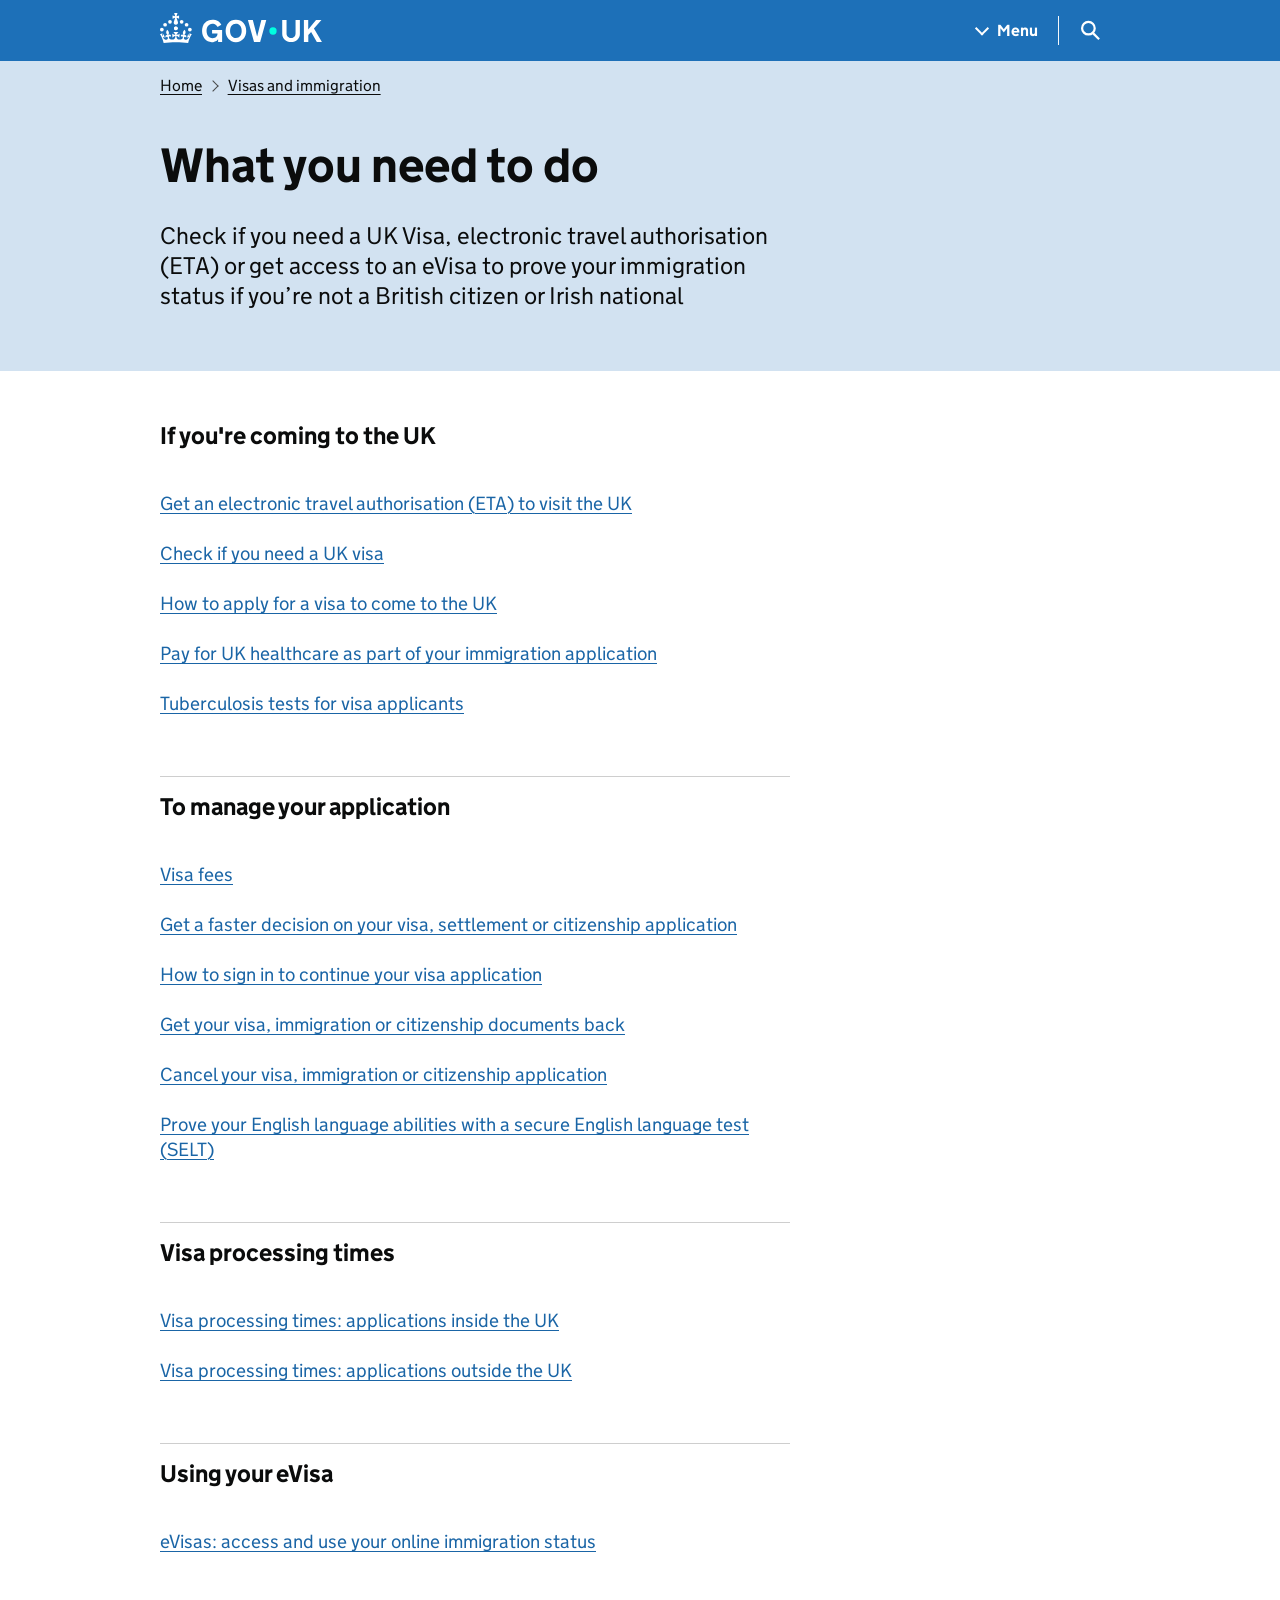
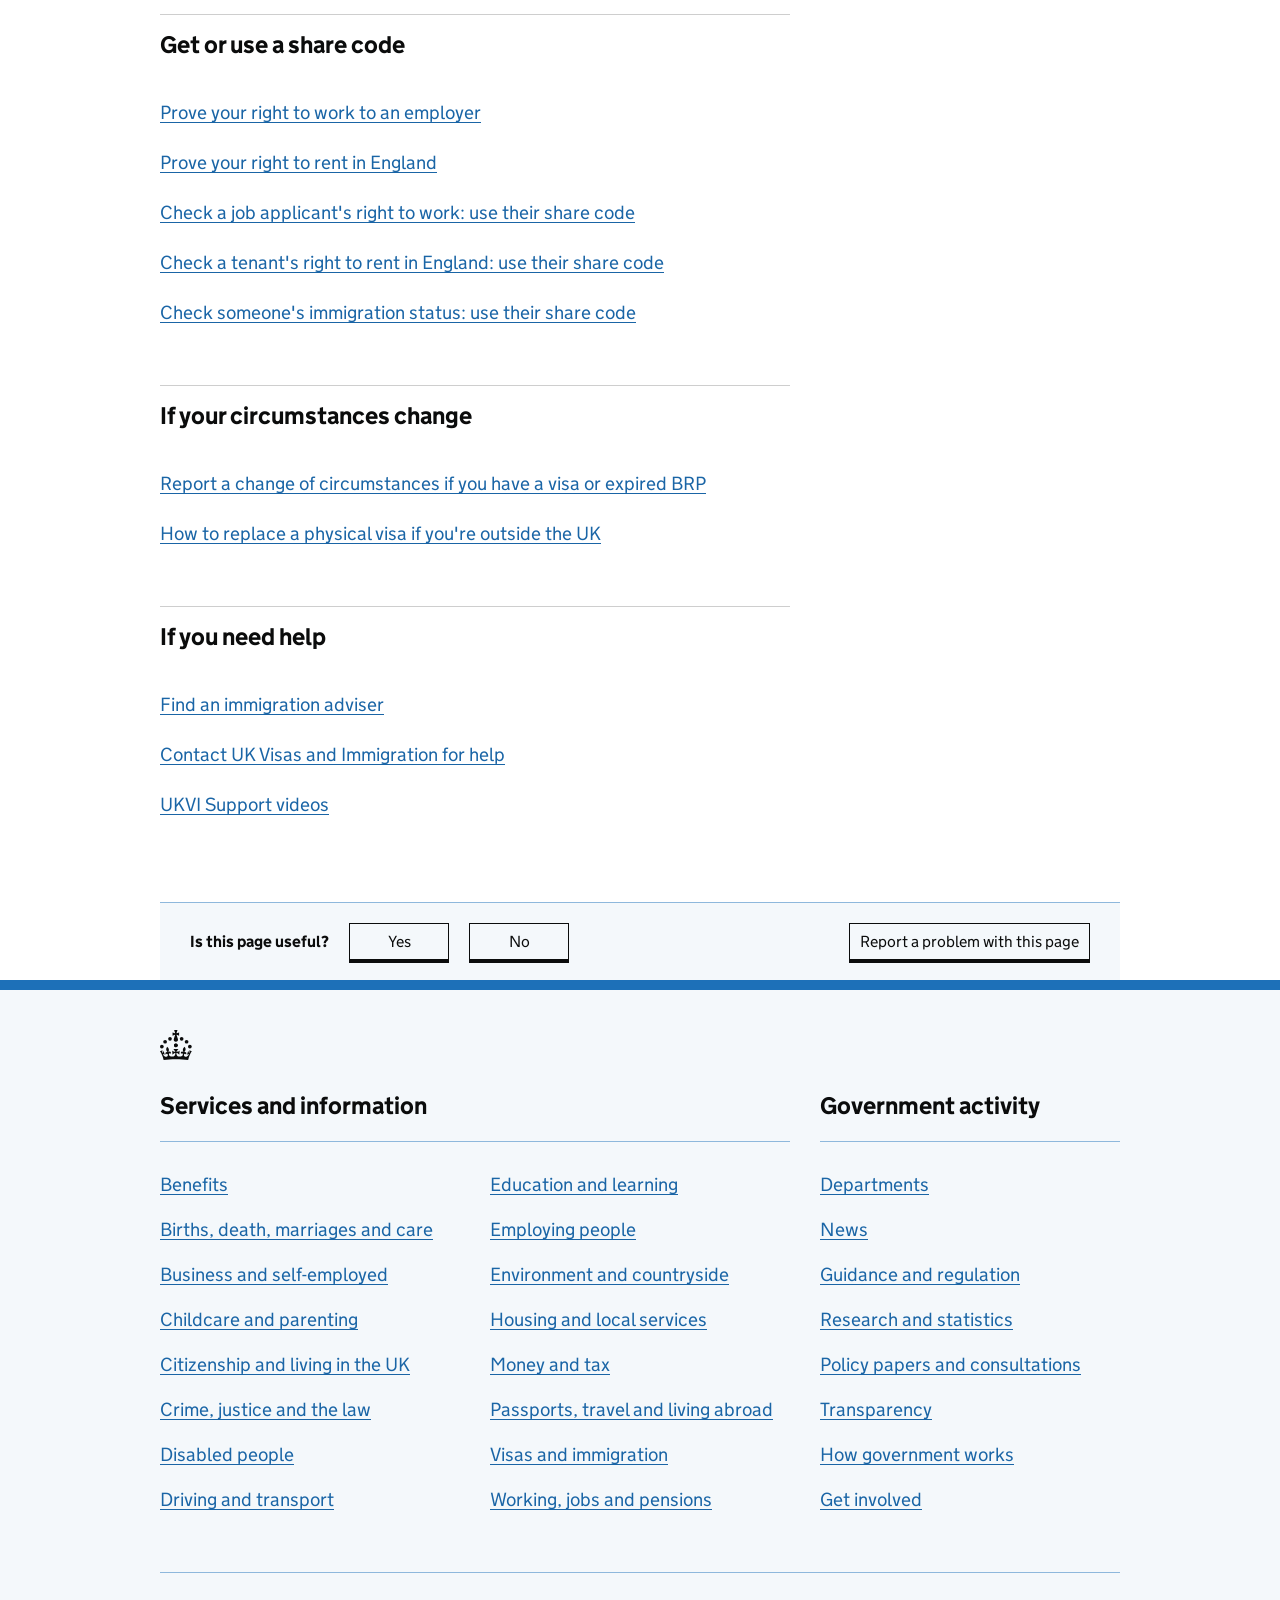
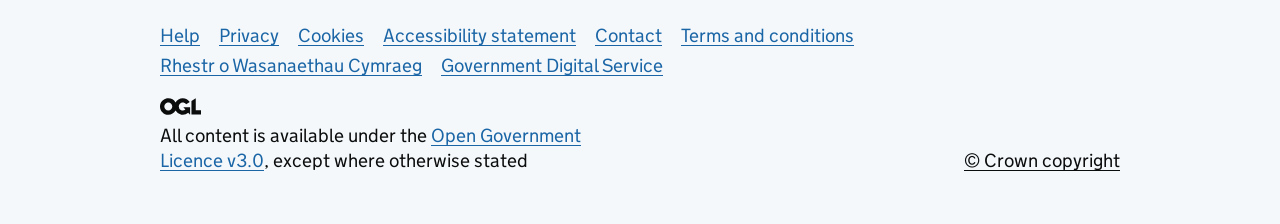
==== commit f456832f: "Made content changes for test" ====
--- a/what-you-need-to-do-browse-page/index.html
+++ b/what-you-need-to-do-browse-page/index.html
@@ -1,846 +1,1842 @@
-<!DOCTYPE html>
+<!doctype html>
 <!-- saved from url=(0063)https://www.gov.uk/browse/visas-immigration/what-you-need-to-do -->
-<html class="govuk-template" lang="en"><head><meta http-equiv="Content-Type" content="text/html; charset=UTF-8">
-    
+<html class="govuk-template" lang="en">
+  <head>
+    <meta http-equiv="Content-Type" content="text/html; charset=UTF-8" />
+
     <title>What you need to do - GOV.UK</title>
 
-    <script async="" src="./What you need to do - GOV.UK_files/gtm.js"></script><script src="./What you need to do - GOV.UK_files/lux-measurer-d66192b1b665d415e1874e49a48138b7ae339548aa6cdb8687c7f9933e72b969.js" async="async"></script>
-    <script src="./What you need to do - GOV.UK_files/rum-custom-data-b9e1806d1da2fa8ef1855d01aa71ba5eb0afc010dd2c4de3672cc7c7a39b0c8c.js" type="module"></script>
-    <script src="./What you need to do - GOV.UK_files/lux-reporter-6d39cda3705e6dea64c8ee54a41d52526887a04dac98d19e1cd0464900d6f542.js" async="" defer=""></script><script src="./What you need to do - GOV.UK_files/rum-loader-a65b10e18ceeba3bd8a2eac507c7f2c513cdc82f35097df903fdea87f1dc2e33.js" async="async" data-lux-reporter-script="/assets/collections/govuk_publishing_components/vendor/lux/lux-reporter-6d39cda3705e6dea64c8ee54a41d52526887a04dac98d19e1cd0464900d6f542.js"></script>
-
-    <meta name="govuk:components_gem_version" content="68.3.0">
-    <script src="./What you need to do - GOV.UK_files/load-analytics-ad855bc6d5d323fbe2be3d683cb5dd15cf884cbe864bfb965bce0d9ec4847a36.js" type="module"></script>
-
-    
-
-    <link rel="stylesheet" href="./What you need to do - GOV.UK_files/application-aa6e5403fa5a98d5d8c2ec9b43fcb170fa7645047c4b7516bae33534ef6e817e.css" media="all">
-    <link rel="icon" sizes="48x48" href="https://www.gov.uk/assets/collections/favicon-24f9fbe064118d58937932e73edafd1d50cb60f7bd84f52308382a309bc2d655.ico">
-    <link rel="icon" sizes="any" href="https://www.gov.uk/assets/collections/favicon-d962d21b5bb443f546c097ea21b567cde639adef7370da45be5e349ba8d62d33.svg" type="image/svg+xml">
-    <link rel="mask-icon" href="https://www.gov.uk/assets/collections/govuk-icon-mask-cdf4265165f8d7f9eec54aa2c1dfbb3d8b6d297c5d7919f0313e0836a5804bb6.svg" color="#1d70b8">
-    <link rel="apple-touch-icon" href="https://www.gov.uk/assets/collections/govuk-icon-180-d45a306f0549414cfa5085f16e4a3816a77558b139e5bc226f23162d1d0decb0.png">
-
-    <meta name="theme-color" content="#1d70b8">
-    <meta name="viewport" content="width=device-width, initial-scale=1">
-
-    <meta property="og:image" content="https://www.gov.uk/assets/collections/govuk-opengraph-image-4196a4d6333cf92aaf720047f56cfd91b3532d7635fc21ebcf0d5897df6b5f77.png">
-
-      <link rel="stylesheet" href="./What you need to do - GOV.UK_files/_browse-7a39c0f9681b699c2e092727e3a388321817e2c479b69bcf6a9ba595a4a65dad.css" media="all">
-
-  
-      <meta name="description" content="Check if you need a UK Visa, electronic travel authorisation (ETA) or get access to an eVisa to prove your immigration status if you’re not a British citizen or Irish national">
-  <link rel="alternate" type="application/json" href="https://www.gov.uk/api/content/browse/visas-immigration/what-you-need-to-do">
-  
-  <meta name="govuk:navigation-page-type" content="Browse level 2">
-  <meta name="govuk:navigation-list-type" content="curated">
-  <meta name="govuk:section" content="visas and immigration">
-
-
-  
-  <meta name="govuk:format" content="mainstream_browse_page">
-  <meta name="govuk:publishing-app" content="collections-publisher">
-  <meta name="govuk:rendering-app" content="collections">
-  <meta name="govuk:schema-name" content="mainstream_browse_page">
-  <meta name="govuk:content-id" content="8ff60b56-b0e8-4019-af4c-80ca1ad04c29">
-  <meta name="govuk:ga4-base-path" content="/browse/visas-immigration/what-you-need-to-do">
-  <meta name="govuk:first-published-at" content="2018-10-19T10:08:46+01:00">
-  <meta name="govuk:updated-at" content="2026-09-02T16:05:11+01:00">
-  <meta name="govuk:public-updated-at" content="2025-08-07T15:34:20+01:00">
-  <meta name="govuk:primary-publishing-organisation" content="Government Digital Service">
-
-
-  
-
-
+    <script async="" src="./What you need to do - GOV.UK_files/gtm.js"></script>
+    <script
+      src="./What you need to do - GOV.UK_files/lux-measurer-d66192b1b665d415e1874e49a48138b7ae339548aa6cdb8687c7f9933e72b969.js"
+      async="async"
+    ></script>
+    <script
+      src="./What you need to do - GOV.UK_files/rum-custom-data-b9e1806d1da2fa8ef1855d01aa71ba5eb0afc010dd2c4de3672cc7c7a39b0c8c.js"
+      type="module"
+    ></script>
+    <script
+      src="./What you need to do - GOV.UK_files/lux-reporter-6d39cda3705e6dea64c8ee54a41d52526887a04dac98d19e1cd0464900d6f542.js"
+      async=""
+      defer=""
+    ></script>
+    <script
+      src="./What you need to do - GOV.UK_files/rum-loader-a65b10e18ceeba3bd8a2eac507c7f2c513cdc82f35097df903fdea87f1dc2e33.js"
+      async="async"
+      data-lux-reporter-script="/assets/collections/govuk_publishing_components/vendor/lux/lux-reporter-6d39cda3705e6dea64c8ee54a41d52526887a04dac98d19e1cd0464900d6f542.js"
+    ></script>
+
+    <meta name="govuk:components_gem_version" content="68.3.0" />
+    <script
+      src="./What you need to do - GOV.UK_files/load-analytics-ad855bc6d5d323fbe2be3d683cb5dd15cf884cbe864bfb965bce0d9ec4847a36.js"
+      type="module"
+    ></script>
+
+    <link
+      rel="stylesheet"
+      href="./What you need to do - GOV.UK_files/application-aa6e5403fa5a98d5d8c2ec9b43fcb170fa7645047c4b7516bae33534ef6e817e.css"
+      media="all"
+    />
+    <link
+      rel="icon"
+      sizes="48x48"
+      href="https://www.gov.uk/assets/collections/favicon-24f9fbe064118d58937932e73edafd1d50cb60f7bd84f52308382a309bc2d655.ico"
+    />
+    <link
+      rel="icon"
+      sizes="any"
+      href="https://www.gov.uk/assets/collections/favicon-d962d21b5bb443f546c097ea21b567cde639adef7370da45be5e349ba8d62d33.svg"
+      type="image/svg+xml"
+    />
+    <link
+      rel="mask-icon"
+      href="https://www.gov.uk/assets/collections/govuk-icon-mask-cdf4265165f8d7f9eec54aa2c1dfbb3d8b6d297c5d7919f0313e0836a5804bb6.svg"
+      color="#1d70b8"
+    />
+    <link
+      rel="apple-touch-icon"
+      href="https://www.gov.uk/assets/collections/govuk-icon-180-d45a306f0549414cfa5085f16e4a3816a77558b139e5bc226f23162d1d0decb0.png"
+    />
+
+    <meta name="theme-color" content="#1d70b8" />
+    <meta name="viewport" content="width=device-width, initial-scale=1" />
+
+    <meta
+      property="og:image"
+      content="https://www.gov.uk/assets/collections/govuk-opengraph-image-4196a4d6333cf92aaf720047f56cfd91b3532d7635fc21ebcf0d5897df6b5f77.png"
+    />
+
+    <link
+      rel="stylesheet"
+      href="./What you need to do - GOV.UK_files/_browse-7a39c0f9681b699c2e092727e3a388321817e2c479b69bcf6a9ba595a4a65dad.css"
+      media="all"
+    />
+
+    <meta
+      name="description"
+      content="Check if you need a UK Visa, electronic travel authorisation (ETA) or get access to an eVisa to prove your immigration status if you’re not a British citizen or Irish national"
+    />
+    <link
+      rel="alternate"
+      type="application/json"
+      href="https://www.gov.uk/api/content/browse/visas-immigration/what-you-need-to-do"
+    />
+
+    <meta name="govuk:navigation-page-type" content="Browse level 2" />
+    <meta name="govuk:navigation-list-type" content="curated" />
+    <meta name="govuk:section" content="visas and immigration" />
+
+    <meta name="govuk:format" content="mainstream_browse_page" />
+    <meta name="govuk:publishing-app" content="collections-publisher" />
+    <meta name="govuk:rendering-app" content="collections" />
+    <meta name="govuk:schema-name" content="mainstream_browse_page" />
+    <meta
+      name="govuk:content-id"
+      content="8ff60b56-b0e8-4019-af4c-80ca1ad04c29"
+    />
+    <meta
+      name="govuk:ga4-base-path"
+      content="/browse/visas-immigration/what-you-need-to-do"
+    />
+    <meta name="govuk:first-published-at" content="2018-10-19T10:08:46+01:00" />
+    <meta name="govuk:updated-at" content="2026-09-02T16:05:11+01:00" />
+    <meta name="govuk:public-updated-at" content="2025-08-07T15:34:20+01:00" />
+    <meta
+      name="govuk:primary-publishing-organisation"
+      content="Government Digital Service"
+    />
   </head>
-  <body class="gem-c-layout-for-public govuk-template__body js-enabled govuk-frontend-supported">
+  <body
+    class="gem-c-layout-for-public govuk-template__body js-enabled govuk-frontend-supported"
+  >
     <script nonce="">
-//<![CDATA[
-      document.body.className += ' js-enabled' + ('noModule' in HTMLScriptElement.prototype ? ' govuk-frontend-supported' : '');
-
-//]]>
-</script>      
-<div id="global-cookie-message" data-module="cookie-banner" data-nosnippet="" aria-label="Cookies on GOV.UK" class="gem-c-cookie-banner govuk-clearfix govuk-cookie-banner js-banner-wrapper" role="region" hidden="hidden" data-cookie-banner-module-started="true">
-  <div class="govuk-cookie-banner__message govuk-width-container">
-    <div class="govuk-grid-row">
-      <div class="govuk-grid-column-two-thirds">
-        <h2 class="govuk-cookie-banner__heading govuk-heading-m">Cookies on GOV.UK</h2>
-        <div tabindex="-1" class="govuk-cookie-banner__content gem-c-cookie-banner__confirmation">
-          <div class="gem-c-cookie-banner__content"><p class="govuk-body">We use some essential cookies to make this website work.</p><p class="govuk-body">We’d like to set additional cookies to understand how you use GOV.UK, remember your settings and improve government services.</p><p class="govuk-body">We also use cookies set by other sites to help us deliver content from their services.</p></div>
-          <p class="gem-c-cookie-banner__confirmation-message--accepted govuk-body" hidden="" data-ga4-cookie-banner="" data-module="ga4-link-tracker" data-ga4-set-indexes="" data-ga4-link="{&quot;event_name&quot;:&quot;navigation&quot;,&quot;type&quot;:&quot;cookie banner&quot;,&quot;section&quot;:&quot;You have accepted additional cookies&quot;,&quot;index_total&quot;:1}" data-ga4-link-tracker-module-started="true">You have accepted additional cookies. <span class="gem-c-cookie-banner__confirmation-message">You can <a class="govuk-link" href="https://www.gov.uk/help/cookies" data-ga4-index="{&quot;index_link&quot;: 1}">change your cookie settings</a> at any time.</span></p>
-          <p class="gem-c-cookie-banner__confirmation-message--rejected govuk-body" hidden="">You have rejected additional cookies. <span class="gem-c-cookie-banner__confirmation-message">You can <a class="govuk-link" href="https://www.gov.uk/help/cookies">change your cookie settings</a> at any time.</span></p>
+      //<![CDATA[
+      document.body.className +=
+        " js-enabled" +
+        ("noModule" in HTMLScriptElement.prototype
+          ? " govuk-frontend-supported"
+          : "");
+
+      //]]>
+    </script>
+    <div
+      id="global-cookie-message"
+      data-module="cookie-banner"
+      data-nosnippet=""
+      aria-label="Cookies on GOV.UK"
+      class="gem-c-cookie-banner govuk-clearfix govuk-cookie-banner js-banner-wrapper"
+      role="region"
+      hidden="hidden"
+      data-cookie-banner-module-started="true"
+    >
+      <div class="govuk-cookie-banner__message govuk-width-container">
+        <div class="govuk-grid-row">
+          <div class="govuk-grid-column-two-thirds">
+            <h2 class="govuk-cookie-banner__heading govuk-heading-m">
+              Cookies on GOV.UK
+            </h2>
+            <div
+              tabindex="-1"
+              class="govuk-cookie-banner__content gem-c-cookie-banner__confirmation"
+            >
+              <div class="gem-c-cookie-banner__content">
+                <p class="govuk-body">
+                  We use some essential cookies to make this website work.
+                </p>
+                <p class="govuk-body">
+                  We’d like to set additional cookies to understand how you use
+                  GOV.UK, remember your settings and improve government
+                  services.
+                </p>
+                <p class="govuk-body">
+                  We also use cookies set by other sites to help us deliver
+                  content from their services.
+                </p>
+              </div>
+              <p
+                class="gem-c-cookie-banner__confirmation-message--accepted govuk-body"
+                hidden=""
+                data-ga4-cookie-banner=""
+                data-module="ga4-link-tracker"
+                data-ga4-set-indexes=""
+                data-ga4-link='{"event_name":"navigation","type":"cookie banner","section":"You have accepted additional cookies","index_total":1}'
+                data-ga4-link-tracker-module-started="true"
+              >
+                You have accepted additional cookies.
+                <span class="gem-c-cookie-banner__confirmation-message"
+                  >You can
+                  <a
+                    class="govuk-link"
+                    href="https://www.gov.uk/help/cookies"
+                    data-ga4-index='{"index_link": 1}'
+                    >change your cookie settings</a
+                  >
+                  at any time.</span
+                >
+              </p>
+              <p
+                class="gem-c-cookie-banner__confirmation-message--rejected govuk-body"
+                hidden=""
+              >
+                You have rejected additional cookies.
+                <span class="gem-c-cookie-banner__confirmation-message"
+                  >You can
+                  <a class="govuk-link" href="https://www.gov.uk/help/cookies"
+                    >change your cookie settings</a
+                  >
+                  at any time.</span
+                >
+              </p>
+            </div>
+          </div>
+        </div>
+        <div class="js-confirmation-buttons govuk-button-group">
+          <button
+            class="gem-c-button govuk-button"
+            type="submit"
+            data-accept-cookies="true"
+            data-cookie-types="all"
+          >
+            Accept additional cookies
+          </button>
+
+          <button
+            class="gem-c-button govuk-button"
+            type="submit"
+            data-reject-cookies="true"
+          >
+            Reject additional cookies
+          </button>
+
+          <a class="govuk-link" href="https://www.gov.uk/help/cookies"
+            >View cookies</a
+          >
+        </div>
+        <div hidden="" class="js-hide-button govuk-button-group">
+          <button
+            class="gem-c-cookie-banner__hide-button govuk-button"
+            data-hide-cookie-banner="true"
+            data-module="ga4-event-tracker"
+            data-ga4-event='{"event_name":"select_content","type":"cookie banner","action":"closed","section":"You have accepted additional cookies"}'
+            data-ga4-event-tracker-module-started="true"
+          >
+            Hide cookie message
+          </button>
         </div>
       </div>
     </div>
-    <div class="js-confirmation-buttons govuk-button-group">
-      
-
-  <button class="gem-c-button govuk-button" type="submit" data-accept-cookies="true" data-cookie-types="all">Accept additional cookies</button>
-
-
-      
-
-  <button class="gem-c-button govuk-button" type="submit" data-reject-cookies="true">Reject additional cookies</button>
-
-
-      <a class="govuk-link" href="https://www.gov.uk/help/cookies">View cookies</a>
-    </div>
-    <div hidden="" class="js-hide-button govuk-button-group">
-      <button class="gem-c-cookie-banner__hide-button govuk-button" data-hide-cookie-banner="true" data-module="ga4-event-tracker" data-ga4-event="{&quot;event_name&quot;:&quot;select_content&quot;,&quot;type&quot;:&quot;cookie banner&quot;,&quot;action&quot;:&quot;closed&quot;,&quot;section&quot;:&quot;You have accepted additional cookies&quot;}" data-ga4-event-tracker-module-started="true">
-          Hide cookie message
-        </button>
-    </div>
-  </div>
-</div>
-      <a data-module="govuk-skip-link" class="gem-c-skip-link govuk-skip-link govuk-!-display-none-print" href="https://www.gov.uk/browse/visas-immigration/what-you-need-to-do#content" data-govuk-skip-link-init="" data-govuk-skip-link-module-started="true">Skip to main content</a>
-
-      <header>
-            <div data-module="ga4-event-tracker ga4-link-tracker" data-ga4-expandable="" class="gem-c-layout-super-navigation-header" data-ga4-event-tracker-module-started="true" data-ga4-link-tracker-module-started="true">
-<div class="gem-c-layout-super-navigation-header__nav-wrapper">
-  <div class="gem-c-layout-super-navigation-header__container govuk-width-container">
-    <nav aria-labelledby="super-navigation-menu-heading" class="gem-c-layout-super-navigation-header__content js-module-initialised" data-module="super-navigation-mega-menu" data-super-navigation-mega-menu-module-started="true">
-      <div class="gem-c-layout-super-navigation-header__header-logo">
-        <a class="govuk-header__homepage-link" data-ga4-link="{&quot;event_name&quot;:&quot;navigation&quot;,&quot;type&quot;:&quot;header menu bar&quot;,&quot;external&quot;:&quot;false&quot;,&quot;text&quot;:&quot;GOV.UK&quot;,&quot;section&quot;:&quot;Logo&quot;,&quot;index_link&quot;:1,&quot;index_section&quot;:0,&quot;index_section_count&quot;:2,&quot;index_total&quot;:1}" id="logo" aria-label="Go to the GOV.UK homepage" href="https://www.gov.uk/">
-          <svg xmlns="http://www.w3.org/2000/svg" focusable="false" role="img" viewBox="0 0 324 60" height="30" width="162" fill="currentcolor" class="govuk-header__logotype" aria-label="GOV.UK">
-  <title>GOV.UK</title>
-  <g>
-    <circle cx="20" cy="17.6" r="3.7"></circle>
-    <circle cx="10.2" cy="23.5" r="3.7"></circle>
-    <circle cx="3.7" cy="33.2" r="3.7"></circle>
-    <circle cx="31.7" cy="30.6" r="3.7"></circle>
-    <circle cx="43.3" cy="17.6" r="3.7"></circle>
-    <circle cx="53.2" cy="23.5" r="3.7"></circle>
-    <circle cx="59.7" cy="33.2" r="3.7"></circle>
-    <circle cx="31.7" cy="30.6" r="3.7"></circle>
-    <path d="M33.1,9.8c.2-.1.3-.3.5-.5l4.6,2.4v-6.8l-4.6,1.5c-.1-.2-.3-.3-.5-.5l1.9-5.9h-6.7l1.9,5.9c-.2.1-.3.3-.5.5l-4.6-1.5v6.8l4.6-2.4c.1.2.3.3.5.5l-2.6,8c-.9,2.8,1.2,5.7,4.1,5.7h0c3,0,5.1-2.9,4.1-5.7l-2.6-8ZM37,37.9s-3.4,3.8-4.1,6.1c2.2,0,4.2-.5,6.4-2.8l-.7,8.5c-2-2.8-4.4-4.1-5.7-3.8.1,3.1.5,6.7,5.8,7.2,3.7.3,6.7-1.5,7-3.8.4-2.6-2-4.3-3.7-1.6-1.4-4.5,2.4-6.1,4.9-3.2-1.9-4.5-1.8-7.7,2.4-10.9,3,4,2.6,7.3-1.2,11.1,2.4-1.3,6.2,0,4,4.6-1.2-2.8-3.7-2.2-4.2.2-.3,1.7.7,3.7,3,4.2,1.9.3,4.7-.9,7-5.9-1.3,0-2.4.7-3.9,1.7l2.4-8c.6,2.3,1.4,3.7,2.2,4.5.6-1.6.5-2.8,0-5.3l5,1.8c-2.6,3.6-5.2,8.7-7.3,17.5-7.4-1.1-15.7-1.7-24.5-1.7h0c-8.8,0-17.1.6-24.5,1.7-2.1-8.9-4.7-13.9-7.3-17.5l5-1.8c-.5,2.5-.6,3.7,0,5.3.8-.8,1.6-2.3,2.2-4.5l2.4,8c-1.5-1-2.6-1.7-3.9-1.7,2.3,5,5.2,6.2,7,5.9,2.3-.4,3.3-2.4,3-4.2-.5-2.4-3-3.1-4.2-.2-2.2-4.6,1.6-6,4-4.6-3.7-3.7-4.2-7.1-1.2-11.1,4.2,3.2,4.3,6.4,2.4,10.9,2.5-2.8,6.3-1.3,4.9,3.2-1.8-2.7-4.1-1-3.7,1.6.3,2.3,3.3,4.1,7,3.8,5.4-.5,5.7-4.2,5.8-7.2-1.3-.2-3.7,1-5.7,3.8l-.7-8.5c2.2,2.3,4.2,2.7,6.4,2.8-.7-2.3-4.1-6.1-4.1-6.1h10.6,0Z"></path>
-  </g>
-  <circle class="govuk-logo-dot" cx="226" cy="36" r="7.3"></circle>
-  <path d="M93.94 41.25c.4 1.81 1.2 3.21 2.21 4.62 1 1.4 2.21 2.41 3.61 3.21s3.21 1.2 5.22 1.2 3.61-.4 4.82-1c1.4-.6 2.41-1.4 3.21-2.41.8-1 1.4-2.01 1.61-3.01s.4-2.01.4-3.01v.14h-10.86v-7.02h20.07v24.08h-8.03v-5.56c-.6.8-1.38 1.61-2.19 2.41-.8.8-1.81 1.2-2.81 1.81-1 .4-2.21.8-3.41 1.2s-2.41.4-3.81.4a18.56 18.56 0 0 1-14.65-6.63c-1.6-2.01-3.01-4.41-3.81-7.02s-1.4-5.62-1.4-8.83.4-6.02 1.4-8.83a20.45 20.45 0 0 1 19.46-13.65c3.21 0 4.01.2 5.82.8 1.81.4 3.61 1.2 5.02 2.01 1.61.8 2.81 2.01 4.01 3.21s2.21 2.61 2.81 4.21l-7.63 4.41c-.4-1-1-1.81-1.61-2.61-.6-.8-1.4-1.4-2.21-2.01-.8-.6-1.81-1-2.81-1.4-1-.4-2.21-.4-3.61-.4-2.01 0-3.81.4-5.22 1.2-1.4.8-2.61 1.81-3.61 3.21s-1.61 2.81-2.21 4.62c-.4 1.81-.6 3.71-.6 5.42s.8 5.22.8 5.22Zm57.8-27.9c3.21 0 6.22.6 8.63 1.81 2.41 1.2 4.82 2.81 6.62 4.82S170.2 24.39 171 27s1.4 5.62 1.4 8.83-.4 6.02-1.4 8.83-2.41 5.02-4.01 7.02-4.01 3.61-6.62 4.82-5.42 1.81-8.63 1.81-6.22-.6-8.63-1.81-4.82-2.81-6.42-4.82-3.21-4.41-4.01-7.02-1.4-5.62-1.4-8.83.4-6.02 1.4-8.83 2.41-5.02 4.01-7.02 4.01-3.61 6.42-4.82 5.42-1.81 8.63-1.81Zm0 36.73c1.81 0 3.61-.4 5.02-1s2.61-1.81 3.61-3.01 1.81-2.81 2.21-4.41c.4-1.81.8-3.61.8-5.62 0-2.21-.2-4.21-.8-6.02s-1.2-3.21-2.21-4.62c-1-1.2-2.21-2.21-3.61-3.01s-3.21-1-5.02-1-3.61.4-5.02 1c-1.4.8-2.61 1.81-3.61 3.01s-1.81 2.81-2.21 4.62c-.4 1.81-.8 3.61-.8 5.62 0 2.41.2 4.21.8 6.02.4 1.81 1.2 3.21 2.21 4.41s2.21 2.21 3.61 3.01c1.4.8 3.21 1 5.02 1Zm36.32 7.96-12.24-44.15h9.83l8.43 32.77h.4l8.23-32.77h9.83L200.3 58.04h-12.24Zm74.14-7.96c2.18 0 3.51-.6 3.51-.6 1.2-.6 2.01-1 2.81-1.81s1.4-1.81 1.81-2.81a13 13 0 0 0 .8-4.01V13.9h8.63v28.15c0 2.41-.4 4.62-1.4 6.62-.8 2.01-2.21 3.61-3.61 5.02s-3.41 2.41-5.62 3.21-4.62 1.2-7.02 1.2-5.02-.4-7.02-1.2c-2.21-.8-4.01-1.81-5.62-3.21s-2.81-3.01-3.61-5.02-1.4-4.21-1.4-6.62V13.9h8.63v26.95c0 1.61.2 3.01.8 4.01.4 1.2 1.2 2.21 2.01 2.81.8.8 1.81 1.4 2.81 1.81 0 0 1.34.6 3.51.6Zm34.22-36.18v18.92l15.65-18.92h10.82l-15.03 17.32 16.03 26.83h-10.21l-11.44-20.21-5.62 6.22v13.99h-8.83V13.9"></path>
-</svg>
-
-</a></div>      <h2 id="super-navigation-menu-heading" class="govuk-visually-hidden">
-        Navigation menu
-      </h2>
-
-
-      <div class="gem-c-layout-super-navigation-header__navigation-item">
-        <a class="gem-c-layout-super-navigation-header__navigation-item-link" href="https://www.gov.uk/browse" hidden="hidden"><span class="gem-c-layout-super-navigation-header__navigation-item-link-inner">            Menu
-</span></a>
-        <button aria-controls="super-navigation-menu" aria-expanded="false" aria-label="Show navigation menu" class="gem-c-layout-super-navigation-header__navigation-top-toggle-button" data-text-for-hide="Hide navigation menu" data-text-for-show="Show navigation menu" data-toggle-desktop-group="top" data-toggle-mobile-group="top" data-ga4-event="{&quot;event_name&quot;:&quot;select_content&quot;,&quot;type&quot;:&quot;header menu bar&quot;,&quot;text&quot;:&quot;Menu&quot;,&quot;index_section&quot;:1,&quot;index_section_count&quot;:2,&quot;section&quot;:&quot;Menu&quot;}" id="super-navigation-menu-toggle" type="button">
-          <span class="gem-c-layout-super-navigation-header__navigation-top-toggle-button-inner">Menu</span>
-</button>      </div>
-      <div id="super-navigation-menu" hidden="hidden" class="gem-c-layout-super-navigation-header__navigation-dropdown-menu">
-        <div class="govuk-grid-row gem-c-layout-super-navigation-header__navigation-items">
-
-
-            <div class="govuk-grid-column-two-thirds-from-desktop gem-c-layout-super-navigation-header__column--services-and-information">
-              <h3 class="govuk-heading-m gem-c-layout-super-navigation-header__column-header">
-                Services and information
-              </h3>
-              <ul class="gem-c-layout-super-navigation-header__navigation-second-items gem-c-layout-super-navigation-header__navigation-second-items--services-and-information">
-                    <li class="gem-c-layout-super-navigation-header__dropdown-list-item">
-                      <a class="govuk-link gem-c-layout-super-navigation-header__navigation-second-item-link" data-ga4-link="{&quot;event_name&quot;:&quot;navigation&quot;,&quot;type&quot;:&quot;header menu bar&quot;,&quot;index_section&quot;:1,&quot;index_link&quot;:1,&quot;index_section_count&quot;:3,&quot;index_total&quot;:16,&quot;section&quot;:&quot;Services and information&quot;}" href="https://www.gov.uk/browse/benefits">Benefits</a>
-                      
-                    </li>
-                    <li class="gem-c-layout-super-navigation-header__dropdown-list-item">
-                      <a class="govuk-link gem-c-layout-super-navigation-header__navigation-second-item-link" data-ga4-link="{&quot;event_name&quot;:&quot;navigation&quot;,&quot;type&quot;:&quot;header menu bar&quot;,&quot;index_section&quot;:1,&quot;index_link&quot;:2,&quot;index_section_count&quot;:3,&quot;index_total&quot;:16,&quot;section&quot;:&quot;Services and information&quot;}" href="https://www.gov.uk/browse/births-deaths-marriages">Births, death, marriages and care</a>
-                      
-                    </li>
-                    <li class="gem-c-layout-super-navigation-header__dropdown-list-item">
-                      <a class="govuk-link gem-c-layout-super-navigation-header__navigation-second-item-link" data-ga4-link="{&quot;event_name&quot;:&quot;navigation&quot;,&quot;type&quot;:&quot;header menu bar&quot;,&quot;index_section&quot;:1,&quot;index_link&quot;:3,&quot;index_section_count&quot;:3,&quot;index_total&quot;:16,&quot;section&quot;:&quot;Services and information&quot;}" href="https://www.gov.uk/browse/business">Business and self-employed</a>
-                      
-                    </li>
-                    <li class="gem-c-layout-super-navigation-header__dropdown-list-item">
-                      <a class="govuk-link gem-c-layout-super-navigation-header__navigation-second-item-link" data-ga4-link="{&quot;event_name&quot;:&quot;navigation&quot;,&quot;type&quot;:&quot;header menu bar&quot;,&quot;index_section&quot;:1,&quot;index_link&quot;:4,&quot;index_section_count&quot;:3,&quot;index_total&quot;:16,&quot;section&quot;:&quot;Services and information&quot;}" href="https://www.gov.uk/browse/childcare-parenting">Childcare and parenting</a>
-                      
-                    </li>
-                    <li class="gem-c-layout-super-navigation-header__dropdown-list-item">
-                      <a class="govuk-link gem-c-layout-super-navigation-header__navigation-second-item-link" data-ga4-link="{&quot;event_name&quot;:&quot;navigation&quot;,&quot;type&quot;:&quot;header menu bar&quot;,&quot;index_section&quot;:1,&quot;index_link&quot;:5,&quot;index_section_count&quot;:3,&quot;index_total&quot;:16,&quot;section&quot;:&quot;Services and information&quot;}" href="https://www.gov.uk/browse/citizenship">Citizenship and living in the UK</a>
-                      
-                    </li>
-                    <li class="gem-c-layout-super-navigation-header__dropdown-list-item">
-                      <a class="govuk-link gem-c-layout-super-navigation-header__navigation-second-item-link" data-ga4-link="{&quot;event_name&quot;:&quot;navigation&quot;,&quot;type&quot;:&quot;header menu bar&quot;,&quot;index_section&quot;:1,&quot;index_link&quot;:6,&quot;index_section_count&quot;:3,&quot;index_total&quot;:16,&quot;section&quot;:&quot;Services and information&quot;}" href="https://www.gov.uk/browse/justice">Crime, justice and the law</a>
-                      
-                    </li>
-                    <li class="gem-c-layout-super-navigation-header__dropdown-list-item">
-                      <a class="govuk-link gem-c-layout-super-navigation-header__navigation-second-item-link" data-ga4-link="{&quot;event_name&quot;:&quot;navigation&quot;,&quot;type&quot;:&quot;header menu bar&quot;,&quot;index_section&quot;:1,&quot;index_link&quot;:7,&quot;index_section_count&quot;:3,&quot;index_total&quot;:16,&quot;section&quot;:&quot;Services and information&quot;}" href="https://www.gov.uk/browse/disabilities">Disabled people</a>
-                      
-                    </li>
-                    <li class="gem-c-layout-super-navigation-header__dropdown-list-item">
-                      <a class="govuk-link gem-c-layout-super-navigation-header__navigation-second-item-link" data-ga4-link="{&quot;event_name&quot;:&quot;navigation&quot;,&quot;type&quot;:&quot;header menu bar&quot;,&quot;index_section&quot;:1,&quot;index_link&quot;:8,&quot;index_section_count&quot;:3,&quot;index_total&quot;:16,&quot;section&quot;:&quot;Services and information&quot;}" href="https://www.gov.uk/browse/driving">Driving and transport</a>
-                      
-                    </li>
-                    <li class="gem-c-layout-super-navigation-header__dropdown-list-item">
-                      <a class="govuk-link gem-c-layout-super-navigation-header__navigation-second-item-link" data-ga4-link="{&quot;event_name&quot;:&quot;navigation&quot;,&quot;type&quot;:&quot;header menu bar&quot;,&quot;index_section&quot;:1,&quot;index_link&quot;:9,&quot;index_section_count&quot;:3,&quot;index_total&quot;:16,&quot;section&quot;:&quot;Services and information&quot;}" href="https://www.gov.uk/browse/education">Education and learning</a>
-                      
-                    </li>
-                    <li class="gem-c-layout-super-navigation-header__dropdown-list-item">
-                      <a class="govuk-link gem-c-layout-super-navigation-header__navigation-second-item-link" data-ga4-link="{&quot;event_name&quot;:&quot;navigation&quot;,&quot;type&quot;:&quot;header menu bar&quot;,&quot;index_section&quot;:1,&quot;index_link&quot;:10,&quot;index_section_count&quot;:3,&quot;index_total&quot;:16,&quot;section&quot;:&quot;Services and information&quot;}" href="https://www.gov.uk/browse/employing-people">Employing people</a>
-                      
-                    </li>
-                    <li class="gem-c-layout-super-navigation-header__dropdown-list-item">
-                      <a class="govuk-link gem-c-layout-super-navigation-header__navigation-second-item-link" data-ga4-link="{&quot;event_name&quot;:&quot;navigation&quot;,&quot;type&quot;:&quot;header menu bar&quot;,&quot;index_section&quot;:1,&quot;index_link&quot;:11,&quot;index_section_count&quot;:3,&quot;index_total&quot;:16,&quot;section&quot;:&quot;Services and information&quot;}" href="https://www.gov.uk/browse/environment-countryside">Environment and countryside</a>
-                      
-                    </li>
-                    <li class="gem-c-layout-super-navigation-header__dropdown-list-item">
-                      <a class="govuk-link gem-c-layout-super-navigation-header__navigation-second-item-link" data-ga4-link="{&quot;event_name&quot;:&quot;navigation&quot;,&quot;type&quot;:&quot;header menu bar&quot;,&quot;index_section&quot;:1,&quot;index_link&quot;:12,&quot;index_section_count&quot;:3,&quot;index_total&quot;:16,&quot;section&quot;:&quot;Services and information&quot;}" href="https://www.gov.uk/browse/housing-local-services">Housing and local services</a>
-                      
-                    </li>
-                    <li class="gem-c-layout-super-navigation-header__dropdown-list-item">
-                      <a class="govuk-link gem-c-layout-super-navigation-header__navigation-second-item-link" data-ga4-link="{&quot;event_name&quot;:&quot;navigation&quot;,&quot;type&quot;:&quot;header menu bar&quot;,&quot;index_section&quot;:1,&quot;index_link&quot;:13,&quot;index_section_count&quot;:3,&quot;index_total&quot;:16,&quot;section&quot;:&quot;Services and information&quot;}" href="https://www.gov.uk/browse/tax">Money and tax</a>
-                      
-                    </li>
-                    <li class="gem-c-layout-super-navigation-header__dropdown-list-item">
-                      <a class="govuk-link gem-c-layout-super-navigation-header__navigation-second-item-link" data-ga4-link="{&quot;event_name&quot;:&quot;navigation&quot;,&quot;type&quot;:&quot;header menu bar&quot;,&quot;index_section&quot;:1,&quot;index_link&quot;:14,&quot;index_section_count&quot;:3,&quot;index_total&quot;:16,&quot;section&quot;:&quot;Services and information&quot;}" href="https://www.gov.uk/browse/abroad">Passports, travel and living abroad</a>
-                      
-                    </li>
-                    <li class="gem-c-layout-super-navigation-header__dropdown-list-item">
-                      <a class="govuk-link gem-c-layout-super-navigation-header__navigation-second-item-link" data-ga4-link="{&quot;event_name&quot;:&quot;navigation&quot;,&quot;type&quot;:&quot;header menu bar&quot;,&quot;index_section&quot;:1,&quot;index_link&quot;:15,&quot;index_section_count&quot;:3,&quot;index_total&quot;:16,&quot;section&quot;:&quot;Services and information&quot;}" href="https://www.gov.uk/browse/visas-immigration">Visas and immigration</a>
-                      
-                    </li>
-                    <li class="gem-c-layout-super-navigation-header__dropdown-list-item">
-                      <a class="govuk-link gem-c-layout-super-navigation-header__navigation-second-item-link" data-ga4-link="{&quot;event_name&quot;:&quot;navigation&quot;,&quot;type&quot;:&quot;header menu bar&quot;,&quot;index_section&quot;:1,&quot;index_link&quot;:16,&quot;index_section_count&quot;:3,&quot;index_total&quot;:16,&quot;section&quot;:&quot;Services and information&quot;}" href="https://www.gov.uk/browse/working">Working, jobs and pensions</a>
-                      
-                    </li>
-              </ul>
-            </div>
-
-            <div class="govuk-grid-column-one-third-from-desktop gem-c-layout-super-navigation-header__column--government-activity">
-              <h3 class="govuk-heading-m gem-c-layout-super-navigation-header__column-header">
-                Government activity
-              </h3>
-              <ul class="gem-c-layout-super-navigation-header__navigation-second-items gem-c-layout-super-navigation-header__navigation-second-items--government-activity">
-                    <li class="gem-c-layout-super-navigation-header__dropdown-list-item">
-                      <a class="govuk-link gem-c-layout-super-navigation-header__navigation-second-item-link gem-c-layout-super-navigation-header__navigation-second-item-link--with-description" data-ga4-link="{&quot;event_name&quot;:&quot;navigation&quot;,&quot;type&quot;:&quot;header menu bar&quot;,&quot;index_section&quot;:2,&quot;index_link&quot;:1,&quot;index_section_count&quot;:3,&quot;index_total&quot;:6,&quot;section&quot;:&quot;Government activity&quot;}" href="https://www.gov.uk/government/organisations">Departments</a>
-                      <p class="gem-c-layout-super-navigation-header__navigation-second-item-description">Departments, agencies and public bodies</p>
-                    </li>
-                    <li class="gem-c-layout-super-navigation-header__dropdown-list-item">
-                      <a class="govuk-link gem-c-layout-super-navigation-header__navigation-second-item-link gem-c-layout-super-navigation-header__navigation-second-item-link--with-description" data-ga4-link="{&quot;event_name&quot;:&quot;navigation&quot;,&quot;type&quot;:&quot;header menu bar&quot;,&quot;index_section&quot;:2,&quot;index_link&quot;:2,&quot;index_section_count&quot;:3,&quot;index_total&quot;:6,&quot;section&quot;:&quot;Government activity&quot;}" href="https://www.gov.uk/search/news-and-communications">News</a>
-                      <p class="gem-c-layout-super-navigation-header__navigation-second-item-description">News stories, speeches, letters and notices</p>
-                    </li>
-                    <li class="gem-c-layout-super-navigation-header__dropdown-list-item">
-                      <a class="govuk-link gem-c-layout-super-navigation-header__navigation-second-item-link gem-c-layout-super-navigation-header__navigation-second-item-link--with-description" data-ga4-link="{&quot;event_name&quot;:&quot;navigation&quot;,&quot;type&quot;:&quot;header menu bar&quot;,&quot;index_section&quot;:2,&quot;index_link&quot;:3,&quot;index_section_count&quot;:3,&quot;index_total&quot;:6,&quot;section&quot;:&quot;Government activity&quot;}" href="https://www.gov.uk/search/guidance-and-regulation">Guidance and regulation</a>
-                      <p class="gem-c-layout-super-navigation-header__navigation-second-item-description">Detailed guidance, regulations and rules</p>
-                    </li>
-                    <li class="gem-c-layout-super-navigation-header__dropdown-list-item">
-                      <a class="govuk-link gem-c-layout-super-navigation-header__navigation-second-item-link gem-c-layout-super-navigation-header__navigation-second-item-link--with-description" data-ga4-link="{&quot;event_name&quot;:&quot;navigation&quot;,&quot;type&quot;:&quot;header menu bar&quot;,&quot;index_section&quot;:2,&quot;index_link&quot;:4,&quot;index_section_count&quot;:3,&quot;index_total&quot;:6,&quot;section&quot;:&quot;Government activity&quot;}" href="https://www.gov.uk/search/research-and-statistics">Research and statistics</a>
-                      <p class="gem-c-layout-super-navigation-header__navigation-second-item-description">Reports, analysis and official statistics</p>
-                    </li>
-                    <li class="gem-c-layout-super-navigation-header__dropdown-list-item">
-                      <a class="govuk-link gem-c-layout-super-navigation-header__navigation-second-item-link gem-c-layout-super-navigation-header__navigation-second-item-link--with-description" data-ga4-link="{&quot;event_name&quot;:&quot;navigation&quot;,&quot;type&quot;:&quot;header menu bar&quot;,&quot;index_section&quot;:2,&quot;index_link&quot;:5,&quot;index_section_count&quot;:3,&quot;index_total&quot;:6,&quot;section&quot;:&quot;Government activity&quot;}" href="https://www.gov.uk/search/policy-papers-and-consultations">Policy papers and consultations</a>
-                      <p class="gem-c-layout-super-navigation-header__navigation-second-item-description">Consultations and strategy</p>
-                    </li>
-                    <li class="gem-c-layout-super-navigation-header__dropdown-list-item">
-                      <a class="govuk-link gem-c-layout-super-navigation-header__navigation-second-item-link gem-c-layout-super-navigation-header__navigation-second-item-link--with-description" data-ga4-link="{&quot;event_name&quot;:&quot;navigation&quot;,&quot;type&quot;:&quot;header menu bar&quot;,&quot;index_section&quot;:2,&quot;index_link&quot;:6,&quot;index_section_count&quot;:3,&quot;index_total&quot;:6,&quot;section&quot;:&quot;Government activity&quot;}" href="https://www.gov.uk/search/transparency-and-freedom-of-information-releases">Transparency</a>
-                      <p class="gem-c-layout-super-navigation-header__navigation-second-item-description">Data, Freedom of Information releases and corporate reports</p>
-                    </li>
-              </ul>
-            </div>
-        </div>
-</div>      <div class="gem-c-layout-super-navigation-header__search-item">
-        <button id="super-search-menu-toggle" class="gem-c-layout-super-navigation-header__search-toggle-button" aria-controls="super-search-menu" aria-expanded="false" aria-label="Show search menu" data-text-for-hide="Hide search menu" data-text-for-show="Show search menu" data-toggle-mobile-group="top" data-toggle-desktop-group="top" data-ga4-event="{&quot;event_name&quot;:&quot;select_content&quot;,&quot;type&quot;:&quot;header menu bar&quot;,&quot;text&quot;:&quot;Search&quot;,&quot;index_section&quot;:2,&quot;index_section_count&quot;:2,&quot;section&quot;:&quot;Search&quot;}" type="button">
-          <span class="govuk-visually-hidden">
-            Search GOV.UK
-          </span>
-          
-<svg class="gem-c-layout-super-navigation-header__search-toggle-button-link-icon" width="27" height="27" viewBox="0 0 27 27" fill="none" xmlns="http://www.w3.org/2000/svg" aria-hidden="true" focusable="false">
-  <circle cx="12.0161" cy="11.0161" r="8.51613" stroke="currentColor" stroke-width="3"></circle>
-  <line x1="17.8668" y1="17.3587" x2="26.4475" y2="25.9393" stroke="currentColor" stroke-width="3"></line>
-</svg>
-
-          <span aria-hidden="true" class="gem-c-layout-super-navigation-header__navigation-top-toggle-close-icon">
-            ×
-          </span>
-</button>
-        <a class="gem-c-layout-super-navigation-header__search-item-link" href="https://www.gov.uk/search" hidden="hidden">
-          <span class="govuk-visually-hidden">
-            Search GOV.UK
-          </span>
-          
-<svg class="gem-c-layout-super-navigation-header__search-item-link-icon" width="27" height="27" viewBox="0 0 27 27" fill="none" xmlns="http://www.w3.org/2000/svg" aria-hidden="true" focusable="false">
-  <circle cx="12.0161" cy="11.0161" r="8.51613" stroke="currentColor" stroke-width="3"></circle>
-  <line x1="17.8668" y1="17.3587" x2="26.4475" y2="25.9393" stroke="currentColor" stroke-width="3"></line>
-</svg>
-
-</a>      </div>
-      <div id="super-search-menu" hidden="hidden" class="gem-c-layout-super-navigation-header__navigation-dropdown-menu">
-        <div class="gem-c-layout-super-navigation-header__search-container gem-c-layout-super-navigation-header__search-items">
-          <h3 class="govuk-visually-hidden">
-            Search
-          </h3>
-          <div class="govuk-grid-row">
-            <div class="govuk-grid-column-full">
-              <form class="gem-c-layout-super-navigation-header__search-form" id="search" data-module="ga4-search-tracker" data-ga4-search-type="header menu bar" data-ga4-search-url="/search/all" data-ga4-search-section="Search GOV.UK" data-ga4-search-index-section="3" data-ga4-search-index-section-count="3" action="https://www.gov.uk/search/all" method="get" role="search" aria-label="Site-wide" data-ga4-search-tracker-module-started="true">
-                <div class="gem-c-search-with-autocomplete gem-c-search-with-autocomplete--large govuk-!-margin-bottom-0" data-module="gem-search-with-autocomplete" data-source-url="https://www.gov.uk/api/search/autocomplete.json" data-source-key="suggestions" data-gem-search-with-autocomplete-module-started="true">
-  <div data-module="gem-toggle-input-class-on-focus" class="gem-c-search govuk-!-display-none-print gem-c-search--large gem-c-search--on-white gem-c-search--separate-label govuk-!-margin-bottom-0" data-gem-toggle-input-class-on-focus-module-started="true">
-    <label for="search-main-3c510cde" class="govuk-label govuk-label--m gem-c-layout-super-navigation-header__search-label--large-navbar">Search GOV.UK</label>
-  <div class="gem-c-search__item-wrapper">
-    <div class="js-search-input-wrapper">
-      
-    <div class="gem-c-search-with-autocomplete__wrapper"><div class="gem-c-search-with-autocomplete__status" style="border: 0px; clip: rect(0px, 0px, 0px, 0px); height: 1px; margin-bottom: -1px; margin-right: -1px; overflow: hidden; padding: 0px; position: absolute; white-space: nowrap; width: 1px;"><div id="search-main-3c510cde__status--A" role="status" aria-atomic="true" aria-live="polite"></div><div id="search-main-3c510cde__status--B" role="status" aria-atomic="true" aria-live="polite"></div></div><input aria-describedby="search-main-3c510cde__assistiveHint" aria-expanded="false" aria-controls="search-main-3c510cde__listbox" aria-autocomplete="list" autocomplete="off" class="gem-c-search-with-autocomplete__input gem-c-search-with-autocomplete__input--default gem-c-search__item gem-c-search__input js-class-toggle" id="search-main-3c510cde" name="keywords" placeholder="" type="search" role="combobox"><ul aria-labelledby="search-main-3c510cde" id="search-main-3c510cde__listbox" role="listbox" class="gem-c-search-with-autocomplete__menu gem-c-search-with-autocomplete__menu--inline gem-c-search-with-autocomplete__menu--hidden"></ul><span id="search-main-3c510cde__assistiveHint" style="display: none;">When search suggestions are available use up and down arrows to review and enter to select. Touch device users, explore by touch or with swipe gestures.</span></div></div>
-    <div class="gem-c-search__item gem-c-search__submit-wrapper">
-      <button class="gem-c-search__submit" type="submit" enterkeyhint="search">
-        Search
-        
-<svg class="gem-c-search__icon" width="27" height="27" viewBox="0 0 27 27" fill="none" xmlns="http://www.w3.org/2000/svg" aria-hidden="true" focusable="false">
-  <circle cx="12.0161" cy="11.0161" r="8.51613" stroke="currentColor" stroke-width="3"></circle>
-  <line x1="17.8668" y1="17.3587" x2="26.4475" y2="25.9393" stroke="currentColor" stroke-width="3"></line>
-</svg>
-
-</button>    </div>
-  </div>
-</div>
-</div>
-</form>            </div>
+    <a
+      data-module="govuk-skip-link"
+      class="gem-c-skip-link govuk-skip-link govuk-!-display-none-print"
+      href="https://www.gov.uk/browse/visas-immigration/what-you-need-to-do#content"
+      data-govuk-skip-link-init=""
+      data-govuk-skip-link-module-started="true"
+      >Skip to main content</a
+    >
+
+    <header>
+      <div
+        data-module="ga4-event-tracker ga4-link-tracker"
+        data-ga4-expandable=""
+        class="gem-c-layout-super-navigation-header"
+        data-ga4-event-tracker-module-started="true"
+        data-ga4-link-tracker-module-started="true"
+      >
+        <div class="gem-c-layout-super-navigation-header__nav-wrapper">
+          <div
+            class="gem-c-layout-super-navigation-header__container govuk-width-container"
+          >
+            <nav
+              aria-labelledby="super-navigation-menu-heading"
+              class="gem-c-layout-super-navigation-header__content js-module-initialised"
+              data-module="super-navigation-mega-menu"
+              data-super-navigation-mega-menu-module-started="true"
+            >
+              <div class="gem-c-layout-super-navigation-header__header-logo">
+                <a
+                  class="govuk-header__homepage-link"
+                  data-ga4-link='{"event_name":"navigation","type":"header menu bar","external":"false","text":"GOV.UK","section":"Logo","index_link":1,"index_section":0,"index_section_count":2,"index_total":1}'
+                  id="logo"
+                  aria-label="Go to the GOV.UK homepage"
+                  href="https://www.gov.uk/"
+                >
+                  <svg
+                    xmlns="http://www.w3.org/2000/svg"
+                    focusable="false"
+                    role="img"
+                    viewBox="0 0 324 60"
+                    height="30"
+                    width="162"
+                    fill="currentcolor"
+                    class="govuk-header__logotype"
+                    aria-label="GOV.UK"
+                  >
+                    <title>GOV.UK</title>
+                    <g>
+                      <circle cx="20" cy="17.6" r="3.7"></circle>
+                      <circle cx="10.2" cy="23.5" r="3.7"></circle>
+                      <circle cx="3.7" cy="33.2" r="3.7"></circle>
+                      <circle cx="31.7" cy="30.6" r="3.7"></circle>
+                      <circle cx="43.3" cy="17.6" r="3.7"></circle>
+                      <circle cx="53.2" cy="23.5" r="3.7"></circle>
+                      <circle cx="59.7" cy="33.2" r="3.7"></circle>
+                      <circle cx="31.7" cy="30.6" r="3.7"></circle>
+                      <path
+                        d="M33.1,9.8c.2-.1.3-.3.5-.5l4.6,2.4v-6.8l-4.6,1.5c-.1-.2-.3-.3-.5-.5l1.9-5.9h-6.7l1.9,5.9c-.2.1-.3.3-.5.5l-4.6-1.5v6.8l4.6-2.4c.1.2.3.3.5.5l-2.6,8c-.9,2.8,1.2,5.7,4.1,5.7h0c3,0,5.1-2.9,4.1-5.7l-2.6-8ZM37,37.9s-3.4,3.8-4.1,6.1c2.2,0,4.2-.5,6.4-2.8l-.7,8.5c-2-2.8-4.4-4.1-5.7-3.8.1,3.1.5,6.7,5.8,7.2,3.7.3,6.7-1.5,7-3.8.4-2.6-2-4.3-3.7-1.6-1.4-4.5,2.4-6.1,4.9-3.2-1.9-4.5-1.8-7.7,2.4-10.9,3,4,2.6,7.3-1.2,11.1,2.4-1.3,6.2,0,4,4.6-1.2-2.8-3.7-2.2-4.2.2-.3,1.7.7,3.7,3,4.2,1.9.3,4.7-.9,7-5.9-1.3,0-2.4.7-3.9,1.7l2.4-8c.6,2.3,1.4,3.7,2.2,4.5.6-1.6.5-2.8,0-5.3l5,1.8c-2.6,3.6-5.2,8.7-7.3,17.5-7.4-1.1-15.7-1.7-24.5-1.7h0c-8.8,0-17.1.6-24.5,1.7-2.1-8.9-4.7-13.9-7.3-17.5l5-1.8c-.5,2.5-.6,3.7,0,5.3.8-.8,1.6-2.3,2.2-4.5l2.4,8c-1.5-1-2.6-1.7-3.9-1.7,2.3,5,5.2,6.2,7,5.9,2.3-.4,3.3-2.4,3-4.2-.5-2.4-3-3.1-4.2-.2-2.2-4.6,1.6-6,4-4.6-3.7-3.7-4.2-7.1-1.2-11.1,4.2,3.2,4.3,6.4,2.4,10.9,2.5-2.8,6.3-1.3,4.9,3.2-1.8-2.7-4.1-1-3.7,1.6.3,2.3,3.3,4.1,7,3.8,5.4-.5,5.7-4.2,5.8-7.2-1.3-.2-3.7,1-5.7,3.8l-.7-8.5c2.2,2.3,4.2,2.7,6.4,2.8-.7-2.3-4.1-6.1-4.1-6.1h10.6,0Z"
+                      ></path>
+                    </g>
+                    <circle
+                      class="govuk-logo-dot"
+                      cx="226"
+                      cy="36"
+                      r="7.3"
+                    ></circle>
+                    <path
+                      d="M93.94 41.25c.4 1.81 1.2 3.21 2.21 4.62 1 1.4 2.21 2.41 3.61 3.21s3.21 1.2 5.22 1.2 3.61-.4 4.82-1c1.4-.6 2.41-1.4 3.21-2.41.8-1 1.4-2.01 1.61-3.01s.4-2.01.4-3.01v.14h-10.86v-7.02h20.07v24.08h-8.03v-5.56c-.6.8-1.38 1.61-2.19 2.41-.8.8-1.81 1.2-2.81 1.81-1 .4-2.21.8-3.41 1.2s-2.41.4-3.81.4a18.56 18.56 0 0 1-14.65-6.63c-1.6-2.01-3.01-4.41-3.81-7.02s-1.4-5.62-1.4-8.83.4-6.02 1.4-8.83a20.45 20.45 0 0 1 19.46-13.65c3.21 0 4.01.2 5.82.8 1.81.4 3.61 1.2 5.02 2.01 1.61.8 2.81 2.01 4.01 3.21s2.21 2.61 2.81 4.21l-7.63 4.41c-.4-1-1-1.81-1.61-2.61-.6-.8-1.4-1.4-2.21-2.01-.8-.6-1.81-1-2.81-1.4-1-.4-2.21-.4-3.61-.4-2.01 0-3.81.4-5.22 1.2-1.4.8-2.61 1.81-3.61 3.21s-1.61 2.81-2.21 4.62c-.4 1.81-.6 3.71-.6 5.42s.8 5.22.8 5.22Zm57.8-27.9c3.21 0 6.22.6 8.63 1.81 2.41 1.2 4.82 2.81 6.62 4.82S170.2 24.39 171 27s1.4 5.62 1.4 8.83-.4 6.02-1.4 8.83-2.41 5.02-4.01 7.02-4.01 3.61-6.62 4.82-5.42 1.81-8.63 1.81-6.22-.6-8.63-1.81-4.82-2.81-6.42-4.82-3.21-4.41-4.01-7.02-1.4-5.62-1.4-8.83.4-6.02 1.4-8.83 2.41-5.02 4.01-7.02 4.01-3.61 6.42-4.82 5.42-1.81 8.63-1.81Zm0 36.73c1.81 0 3.61-.4 5.02-1s2.61-1.81 3.61-3.01 1.81-2.81 2.21-4.41c.4-1.81.8-3.61.8-5.62 0-2.21-.2-4.21-.8-6.02s-1.2-3.21-2.21-4.62c-1-1.2-2.21-2.21-3.61-3.01s-3.21-1-5.02-1-3.61.4-5.02 1c-1.4.8-2.61 1.81-3.61 3.01s-1.81 2.81-2.21 4.62c-.4 1.81-.8 3.61-.8 5.62 0 2.41.2 4.21.8 6.02.4 1.81 1.2 3.21 2.21 4.41s2.21 2.21 3.61 3.01c1.4.8 3.21 1 5.02 1Zm36.32 7.96-12.24-44.15h9.83l8.43 32.77h.4l8.23-32.77h9.83L200.3 58.04h-12.24Zm74.14-7.96c2.18 0 3.51-.6 3.51-.6 1.2-.6 2.01-1 2.81-1.81s1.4-1.81 1.81-2.81a13 13 0 0 0 .8-4.01V13.9h8.63v28.15c0 2.41-.4 4.62-1.4 6.62-.8 2.01-2.21 3.61-3.61 5.02s-3.41 2.41-5.62 3.21-4.62 1.2-7.02 1.2-5.02-.4-7.02-1.2c-2.21-.8-4.01-1.81-5.62-3.21s-2.81-3.01-3.61-5.02-1.4-4.21-1.4-6.62V13.9h8.63v26.95c0 1.61.2 3.01.8 4.01.4 1.2 1.2 2.21 2.01 2.81.8.8 1.81 1.4 2.81 1.81 0 0 1.34.6 3.51.6Zm34.22-36.18v18.92l15.65-18.92h10.82l-15.03 17.32 16.03 26.83h-10.21l-11.44-20.21-5.62 6.22v13.99h-8.83V13.9"
+                    ></path>
+                  </svg>
+                </a>
+              </div>
+              <h2
+                id="super-navigation-menu-heading"
+                class="govuk-visually-hidden"
+              >
+                Navigation menu
+              </h2>
+
+              <div
+                class="gem-c-layout-super-navigation-header__navigation-item"
+              >
+                <a
+                  class="gem-c-layout-super-navigation-header__navigation-item-link"
+                  href="https://www.gov.uk/browse"
+                  hidden="hidden"
+                  ><span
+                    class="gem-c-layout-super-navigation-header__navigation-item-link-inner"
+                  >
+                    Menu
+                  </span></a
+                >
+                <button
+                  aria-controls="super-navigation-menu"
+                  aria-expanded="false"
+                  aria-label="Show navigation menu"
+                  class="gem-c-layout-super-navigation-header__navigation-top-toggle-button"
+                  data-text-for-hide="Hide navigation menu"
+                  data-text-for-show="Show navigation menu"
+                  data-toggle-desktop-group="top"
+                  data-toggle-mobile-group="top"
+                  data-ga4-event='{"event_name":"select_content","type":"header menu bar","text":"Menu","index_section":1,"index_section_count":2,"section":"Menu"}'
+                  id="super-navigation-menu-toggle"
+                  type="button"
+                >
+                  <span
+                    class="gem-c-layout-super-navigation-header__navigation-top-toggle-button-inner"
+                    >Menu</span
+                  >
+                </button>
+              </div>
+              <div
+                id="super-navigation-menu"
+                hidden="hidden"
+                class="gem-c-layout-super-navigation-header__navigation-dropdown-menu"
+              >
+                <div
+                  class="govuk-grid-row gem-c-layout-super-navigation-header__navigation-items"
+                >
+                  <div
+                    class="govuk-grid-column-two-thirds-from-desktop gem-c-layout-super-navigation-header__column--services-and-information"
+                  >
+                    <h3
+                      class="govuk-heading-m gem-c-layout-super-navigation-header__column-header"
+                    >
+                      Services and information
+                    </h3>
+                    <ul
+                      class="gem-c-layout-super-navigation-header__navigation-second-items gem-c-layout-super-navigation-header__navigation-second-items--services-and-information"
+                    >
+                      <li
+                        class="gem-c-layout-super-navigation-header__dropdown-list-item"
+                      >
+                        <a
+                          class="govuk-link gem-c-layout-super-navigation-header__navigation-second-item-link"
+                          data-ga4-link='{"event_name":"navigation","type":"header menu bar","index_section":1,"index_link":1,"index_section_count":3,"index_total":16,"section":"Services and information"}'
+                          href="https://www.gov.uk/browse/benefits"
+                          >Benefits</a
+                        >
+                      </li>
+                      <li
+                        class="gem-c-layout-super-navigation-header__dropdown-list-item"
+                      >
+                        <a
+                          class="govuk-link gem-c-layout-super-navigation-header__navigation-second-item-link"
+                          data-ga4-link='{"event_name":"navigation","type":"header menu bar","index_section":1,"index_link":2,"index_section_count":3,"index_total":16,"section":"Services and information"}'
+                          href="https://www.gov.uk/browse/births-deaths-marriages"
+                          >Births, death, marriages and care</a
+                        >
+                      </li>
+                      <li
+                        class="gem-c-layout-super-navigation-header__dropdown-list-item"
+                      >
+                        <a
+                          class="govuk-link gem-c-layout-super-navigation-header__navigation-second-item-link"
+                          data-ga4-link='{"event_name":"navigation","type":"header menu bar","index_section":1,"index_link":3,"index_section_count":3,"index_total":16,"section":"Services and information"}'
+                          href="https://www.gov.uk/browse/business"
+                          >Business and self-employed</a
+                        >
+                      </li>
+                      <li
+                        class="gem-c-layout-super-navigation-header__dropdown-list-item"
+                      >
+                        <a
+                          class="govuk-link gem-c-layout-super-navigation-header__navigation-second-item-link"
+                          data-ga4-link='{"event_name":"navigation","type":"header menu bar","index_section":1,"index_link":4,"index_section_count":3,"index_total":16,"section":"Services and information"}'
+                          href="https://www.gov.uk/browse/childcare-parenting"
+                          >Childcare and parenting</a
+                        >
+                      </li>
+                      <li
+                        class="gem-c-layout-super-navigation-header__dropdown-list-item"
+                      >
+                        <a
+                          class="govuk-link gem-c-layout-super-navigation-header__navigation-second-item-link"
+                          data-ga4-link='{"event_name":"navigation","type":"header menu bar","index_section":1,"index_link":5,"index_section_count":3,"index_total":16,"section":"Services and information"}'
+                          href="https://www.gov.uk/browse/citizenship"
+                          >Citizenship and living in the UK</a
+                        >
+                      </li>
+                      <li
+                        class="gem-c-layout-super-navigation-header__dropdown-list-item"
+                      >
+                        <a
+                          class="govuk-link gem-c-layout-super-navigation-header__navigation-second-item-link"
+                          data-ga4-link='{"event_name":"navigation","type":"header menu bar","index_section":1,"index_link":6,"index_section_count":3,"index_total":16,"section":"Services and information"}'
+                          href="https://www.gov.uk/browse/justice"
+                          >Crime, justice and the law</a
+                        >
+                      </li>
+                      <li
+                        class="gem-c-layout-super-navigation-header__dropdown-list-item"
+                      >
+                        <a
+                          class="govuk-link gem-c-layout-super-navigation-header__navigation-second-item-link"
+                          data-ga4-link='{"event_name":"navigation","type":"header menu bar","index_section":1,"index_link":7,"index_section_count":3,"index_total":16,"section":"Services and information"}'
+                          href="https://www.gov.uk/browse/disabilities"
+                          >Disabled people</a
+                        >
+                      </li>
+                      <li
+                        class="gem-c-layout-super-navigation-header__dropdown-list-item"
+                      >
+                        <a
+                          class="govuk-link gem-c-layout-super-navigation-header__navigation-second-item-link"
+                          data-ga4-link='{"event_name":"navigation","type":"header menu bar","index_section":1,"index_link":8,"index_section_count":3,"index_total":16,"section":"Services and information"}'
+                          href="https://www.gov.uk/browse/driving"
+                          >Driving and transport</a
+                        >
+                      </li>
+                      <li
+                        class="gem-c-layout-super-navigation-header__dropdown-list-item"
+                      >
+                        <a
+                          class="govuk-link gem-c-layout-super-navigation-header__navigation-second-item-link"
+                          data-ga4-link='{"event_name":"navigation","type":"header menu bar","index_section":1,"index_link":9,"index_section_count":3,"index_total":16,"section":"Services and information"}'
+                          href="https://www.gov.uk/browse/education"
+                          >Education and learning</a
+                        >
+                      </li>
+                      <li
+                        class="gem-c-layout-super-navigation-header__dropdown-list-item"
+                      >
+                        <a
+                          class="govuk-link gem-c-layout-super-navigation-header__navigation-second-item-link"
+                          data-ga4-link='{"event_name":"navigation","type":"header menu bar","index_section":1,"index_link":10,"index_section_count":3,"index_total":16,"section":"Services and information"}'
+                          href="https://www.gov.uk/browse/employing-people"
+                          >Employing people</a
+                        >
+                      </li>
+                      <li
+                        class="gem-c-layout-super-navigation-header__dropdown-list-item"
+                      >
+                        <a
+                          class="govuk-link gem-c-layout-super-navigation-header__navigation-second-item-link"
+                          data-ga4-link='{"event_name":"navigation","type":"header menu bar","index_section":1,"index_link":11,"index_section_count":3,"index_total":16,"section":"Services and information"}'
+                          href="https://www.gov.uk/browse/environment-countryside"
+                          >Environment and countryside</a
+                        >
+                      </li>
+                      <li
+                        class="gem-c-layout-super-navigation-header__dropdown-list-item"
+                      >
+                        <a
+                          class="govuk-link gem-c-layout-super-navigation-header__navigation-second-item-link"
+                          data-ga4-link='{"event_name":"navigation","type":"header menu bar","index_section":1,"index_link":12,"index_section_count":3,"index_total":16,"section":"Services and information"}'
+                          href="https://www.gov.uk/browse/housing-local-services"
+                          >Housing and local services</a
+                        >
+                      </li>
+                      <li
+                        class="gem-c-layout-super-navigation-header__dropdown-list-item"
+                      >
+                        <a
+                          class="govuk-link gem-c-layout-super-navigation-header__navigation-second-item-link"
+                          data-ga4-link='{"event_name":"navigation","type":"header menu bar","index_section":1,"index_link":13,"index_section_count":3,"index_total":16,"section":"Services and information"}'
+                          href="https://www.gov.uk/browse/tax"
+                          >Money and tax</a
+                        >
+                      </li>
+                      <li
+                        class="gem-c-layout-super-navigation-header__dropdown-list-item"
+                      >
+                        <a
+                          class="govuk-link gem-c-layout-super-navigation-header__navigation-second-item-link"
+                          data-ga4-link='{"event_name":"navigation","type":"header menu bar","index_section":1,"index_link":14,"index_section_count":3,"index_total":16,"section":"Services and information"}'
+                          href="https://www.gov.uk/browse/abroad"
+                          >Passports, travel and living abroad</a
+                        >
+                      </li>
+                      <li
+                        class="gem-c-layout-super-navigation-header__dropdown-list-item"
+                      >
+                        <a
+                          class="govuk-link gem-c-layout-super-navigation-header__navigation-second-item-link"
+                          data-ga4-link='{"event_name":"navigation","type":"header menu bar","index_section":1,"index_link":15,"index_section_count":3,"index_total":16,"section":"Services and information"}'
+                          href="https://www.gov.uk/browse/visas-immigration"
+                          >Visas and immigration</a
+                        >
+                      </li>
+                      <li
+                        class="gem-c-layout-super-navigation-header__dropdown-list-item"
+                      >
+                        <a
+                          class="govuk-link gem-c-layout-super-navigation-header__navigation-second-item-link"
+                          data-ga4-link='{"event_name":"navigation","type":"header menu bar","index_section":1,"index_link":16,"index_section_count":3,"index_total":16,"section":"Services and information"}'
+                          href="https://www.gov.uk/browse/working"
+                          >Working, jobs and pensions</a
+                        >
+                      </li>
+                    </ul>
+                  </div>
+
+                  <div
+                    class="govuk-grid-column-one-third-from-desktop gem-c-layout-super-navigation-header__column--government-activity"
+                  >
+                    <h3
+                      class="govuk-heading-m gem-c-layout-super-navigation-header__column-header"
+                    >
+                      Government activity
+                    </h3>
+                    <ul
+                      class="gem-c-layout-super-navigation-header__navigation-second-items gem-c-layout-super-navigation-header__navigation-second-items--government-activity"
+                    >
+                      <li
+                        class="gem-c-layout-super-navigation-header__dropdown-list-item"
+                      >
+                        <a
+                          class="govuk-link gem-c-layout-super-navigation-header__navigation-second-item-link gem-c-layout-super-navigation-header__navigation-second-item-link--with-description"
+                          data-ga4-link='{"event_name":"navigation","type":"header menu bar","index_section":2,"index_link":1,"index_section_count":3,"index_total":6,"section":"Government activity"}'
+                          href="https://www.gov.uk/government/organisations"
+                          >Departments</a
+                        >
+                        <p
+                          class="gem-c-layout-super-navigation-header__navigation-second-item-description"
+                        >
+                          Departments, agencies and public bodies
+                        </p>
+                      </li>
+                      <li
+                        class="gem-c-layout-super-navigation-header__dropdown-list-item"
+                      >
+                        <a
+                          class="govuk-link gem-c-layout-super-navigation-header__navigation-second-item-link gem-c-layout-super-navigation-header__navigation-second-item-link--with-description"
+                          data-ga4-link='{"event_name":"navigation","type":"header menu bar","index_section":2,"index_link":2,"index_section_count":3,"index_total":6,"section":"Government activity"}'
+                          href="https://www.gov.uk/search/news-and-communications"
+                          >News</a
+                        >
+                        <p
+                          class="gem-c-layout-super-navigation-header__navigation-second-item-description"
+                        >
+                          News stories, speeches, letters and notices
+                        </p>
+                      </li>
+                      <li
+                        class="gem-c-layout-super-navigation-header__dropdown-list-item"
+                      >
+                        <a
+                          class="govuk-link gem-c-layout-super-navigation-header__navigation-second-item-link gem-c-layout-super-navigation-header__navigation-second-item-link--with-description"
+                          data-ga4-link='{"event_name":"navigation","type":"header menu bar","index_section":2,"index_link":3,"index_section_count":3,"index_total":6,"section":"Government activity"}'
+                          href="https://www.gov.uk/search/guidance-and-regulation"
+                          >Guidance and regulation</a
+                        >
+                        <p
+                          class="gem-c-layout-super-navigation-header__navigation-second-item-description"
+                        >
+                          Detailed guidance, regulations and rules
+                        </p>
+                      </li>
+                      <li
+                        class="gem-c-layout-super-navigation-header__dropdown-list-item"
+                      >
+                        <a
+                          class="govuk-link gem-c-layout-super-navigation-header__navigation-second-item-link gem-c-layout-super-navigation-header__navigation-second-item-link--with-description"
+                          data-ga4-link='{"event_name":"navigation","type":"header menu bar","index_section":2,"index_link":4,"index_section_count":3,"index_total":6,"section":"Government activity"}'
+                          href="https://www.gov.uk/search/research-and-statistics"
+                          >Research and statistics</a
+                        >
+                        <p
+                          class="gem-c-layout-super-navigation-header__navigation-second-item-description"
+                        >
+                          Reports, analysis and official statistics
+                        </p>
+                      </li>
+                      <li
+                        class="gem-c-layout-super-navigation-header__dropdown-list-item"
+                      >
+                        <a
+                          class="govuk-link gem-c-layout-super-navigation-header__navigation-second-item-link gem-c-layout-super-navigation-header__navigation-second-item-link--with-description"
+                          data-ga4-link='{"event_name":"navigation","type":"header menu bar","index_section":2,"index_link":5,"index_section_count":3,"index_total":6,"section":"Government activity"}'
+                          href="https://www.gov.uk/search/policy-papers-and-consultations"
+                          >Policy papers and consultations</a
+                        >
+                        <p
+                          class="gem-c-layout-super-navigation-header__navigation-second-item-description"
+                        >
+                          Consultations and strategy
+                        </p>
+                      </li>
+                      <li
+                        class="gem-c-layout-super-navigation-header__dropdown-list-item"
+                      >
+                        <a
+                          class="govuk-link gem-c-layout-super-navigation-header__navigation-second-item-link gem-c-layout-super-navigation-header__navigation-second-item-link--with-description"
+                          data-ga4-link='{"event_name":"navigation","type":"header menu bar","index_section":2,"index_link":6,"index_section_count":3,"index_total":6,"section":"Government activity"}'
+                          href="https://www.gov.uk/search/transparency-and-freedom-of-information-releases"
+                          >Transparency</a
+                        >
+                        <p
+                          class="gem-c-layout-super-navigation-header__navigation-second-item-description"
+                        >
+                          Data, Freedom of Information releases and corporate
+                          reports
+                        </p>
+                      </li>
+                    </ul>
+                  </div>
+                </div>
+              </div>
+              <div class="gem-c-layout-super-navigation-header__search-item">
+                <button
+                  id="super-search-menu-toggle"
+                  class="gem-c-layout-super-navigation-header__search-toggle-button"
+                  aria-controls="super-search-menu"
+                  aria-expanded="false"
+                  aria-label="Show search menu"
+                  data-text-for-hide="Hide search menu"
+                  data-text-for-show="Show search menu"
+                  data-toggle-mobile-group="top"
+                  data-toggle-desktop-group="top"
+                  data-ga4-event='{"event_name":"select_content","type":"header menu bar","text":"Search","index_section":2,"index_section_count":2,"section":"Search"}'
+                  type="button"
+                >
+                  <span class="govuk-visually-hidden"> Search GOV.UK </span>
+
+                  <svg
+                    class="gem-c-layout-super-navigation-header__search-toggle-button-link-icon"
+                    width="27"
+                    height="27"
+                    viewBox="0 0 27 27"
+                    fill="none"
+                    xmlns="http://www.w3.org/2000/svg"
+                    aria-hidden="true"
+                    focusable="false"
+                  >
+                    <circle
+                      cx="12.0161"
+                      cy="11.0161"
+                      r="8.51613"
+                      stroke="currentColor"
+                      stroke-width="3"
+                    ></circle>
+                    <line
+                      x1="17.8668"
+                      y1="17.3587"
+                      x2="26.4475"
+                      y2="25.9393"
+                      stroke="currentColor"
+                      stroke-width="3"
+                    ></line>
+                  </svg>
+
+                  <span
+                    aria-hidden="true"
+                    class="gem-c-layout-super-navigation-header__navigation-top-toggle-close-icon"
+                  >
+                    ×
+                  </span>
+                </button>
+                <a
+                  class="gem-c-layout-super-navigation-header__search-item-link"
+                  href="https://www.gov.uk/search"
+                  hidden="hidden"
+                >
+                  <span class="govuk-visually-hidden"> Search GOV.UK </span>
+
+                  <svg
+                    class="gem-c-layout-super-navigation-header__search-item-link-icon"
+                    width="27"
+                    height="27"
+                    viewBox="0 0 27 27"
+                    fill="none"
+                    xmlns="http://www.w3.org/2000/svg"
+                    aria-hidden="true"
+                    focusable="false"
+                  >
+                    <circle
+                      cx="12.0161"
+                      cy="11.0161"
+                      r="8.51613"
+                      stroke="currentColor"
+                      stroke-width="3"
+                    ></circle>
+                    <line
+                      x1="17.8668"
+                      y1="17.3587"
+                      x2="26.4475"
+                      y2="25.9393"
+                      stroke="currentColor"
+                      stroke-width="3"
+                    ></line>
+                  </svg>
+                </a>
+              </div>
+              <div
+                id="super-search-menu"
+                hidden="hidden"
+                class="gem-c-layout-super-navigation-header__navigation-dropdown-menu"
+              >
+                <div
+                  class="gem-c-layout-super-navigation-header__search-container gem-c-layout-super-navigation-header__search-items"
+                >
+                  <h3 class="govuk-visually-hidden">Search</h3>
+                  <div class="govuk-grid-row">
+                    <div class="govuk-grid-column-full">
+                      <form
+                        class="gem-c-layout-super-navigation-header__search-form"
+                        id="search"
+                        data-module="ga4-search-tracker"
+                        data-ga4-search-type="header menu bar"
+                        data-ga4-search-url="/search/all"
+                        data-ga4-search-section="Search GOV.UK"
+                        data-ga4-search-index-section="3"
+                        data-ga4-search-index-section-count="3"
+                        action="https://www.gov.uk/search/all"
+                        method="get"
+                        role="search"
+                        aria-label="Site-wide"
+                        data-ga4-search-tracker-module-started="true"
+                      >
+                        <div
+                          class="gem-c-search-with-autocomplete gem-c-search-with-autocomplete--large govuk-!-margin-bottom-0"
+                          data-module="gem-search-with-autocomplete"
+                          data-source-url="https://www.gov.uk/api/search/autocomplete.json"
+                          data-source-key="suggestions"
+                          data-gem-search-with-autocomplete-module-started="true"
+                        >
+                          <div
+                            data-module="gem-toggle-input-class-on-focus"
+                            class="gem-c-search govuk-!-display-none-print gem-c-search--large gem-c-search--on-white gem-c-search--separate-label govuk-!-margin-bottom-0"
+                            data-gem-toggle-input-class-on-focus-module-started="true"
+                          >
+                            <label
+                              for="search-main-3c510cde"
+                              class="govuk-label govuk-label--m gem-c-layout-super-navigation-header__search-label--large-navbar"
+                              >Search GOV.UK</label
+                            >
+                            <div class="gem-c-search__item-wrapper">
+                              <div class="js-search-input-wrapper">
+                                <div
+                                  class="gem-c-search-with-autocomplete__wrapper"
+                                >
+                                  <div
+                                    class="gem-c-search-with-autocomplete__status"
+                                    style="
+                                      border: 0px;
+                                      clip: rect(0px, 0px, 0px, 0px);
+                                      height: 1px;
+                                      margin-bottom: -1px;
+                                      margin-right: -1px;
+                                      overflow: hidden;
+                                      padding: 0px;
+                                      position: absolute;
+                                      white-space: nowrap;
+                                      width: 1px;
+                                    "
+                                  >
+                                    <div
+                                      id="search-main-3c510cde__status--A"
+                                      role="status"
+                                      aria-atomic="true"
+                                      aria-live="polite"
+                                    ></div>
+                                    <div
+                                      id="search-main-3c510cde__status--B"
+                                      role="status"
+                                      aria-atomic="true"
+                                      aria-live="polite"
+                                    ></div>
+                                  </div>
+                                  <input
+                                    aria-describedby="search-main-3c510cde__assistiveHint"
+                                    aria-expanded="false"
+                                    aria-controls="search-main-3c510cde__listbox"
+                                    aria-autocomplete="list"
+                                    autocomplete="off"
+                                    class="gem-c-search-with-autocomplete__input gem-c-search-with-autocomplete__input--default gem-c-search__item gem-c-search__input js-class-toggle"
+                                    id="search-main-3c510cde"
+                                    name="keywords"
+                                    placeholder=""
+                                    type="search"
+                                    role="combobox"
+                                  />
+                                  <ul
+                                    aria-labelledby="search-main-3c510cde"
+                                    id="search-main-3c510cde__listbox"
+                                    role="listbox"
+                                    class="gem-c-search-with-autocomplete__menu gem-c-search-with-autocomplete__menu--inline gem-c-search-with-autocomplete__menu--hidden"
+                                  ></ul>
+                                  <span
+                                    id="search-main-3c510cde__assistiveHint"
+                                    style="display: none"
+                                    >When search suggestions are available use
+                                    up and down arrows to review and enter to
+                                    select. Touch device users, explore by touch
+                                    or with swipe gestures.</span
+                                  >
+                                </div>
+                              </div>
+                              <div
+                                class="gem-c-search__item gem-c-search__submit-wrapper"
+                              >
+                                <button
+                                  class="gem-c-search__submit"
+                                  type="submit"
+                                  enterkeyhint="search"
+                                >
+                                  Search
+
+                                  <svg
+                                    class="gem-c-search__icon"
+                                    width="27"
+                                    height="27"
+                                    viewBox="0 0 27 27"
+                                    fill="none"
+                                    xmlns="http://www.w3.org/2000/svg"
+                                    aria-hidden="true"
+                                    focusable="false"
+                                  >
+                                    <circle
+                                      cx="12.0161"
+                                      cy="11.0161"
+                                      r="8.51613"
+                                      stroke="currentColor"
+                                      stroke-width="3"
+                                    ></circle>
+                                    <line
+                                      x1="17.8668"
+                                      y1="17.3587"
+                                      x2="26.4475"
+                                      y2="25.9393"
+                                      stroke="currentColor"
+                                      stroke-width="3"
+                                    ></line>
+                                  </svg>
+                                </button>
+                              </div>
+                            </div>
+                          </div>
+                        </div>
+                      </form>
+                    </div>
+                  </div>
+                </div>
+              </div>
+            </nav>
           </div>
         </div>
-</div>    </nav>
-  </div>
-</div>
-</div>
-
-        
-
-</header>
-      
+      </div>
+    </header>
+
     <div class="">
-      
-            
-<div class="browse__breadcrumb-wrapper">
-  <div class="govuk-width-container">
-    <div class="govuk-grid-row">
-      <div class="govuk-grid-column-two-thirds">
-        
-
-<script type="application/ld+json">
-  {
-  "@context": "http://schema.org",
-  "@type": "BreadcrumbList",
-  "itemListElement": [
-    {
-      "@type": "ListItem",
-      "position": 1,
-      "item": {
-        "name": "Home",
-        "@id": "https://www.gov.uk/"
-      }
-    },
-    {
-      "@type": "ListItem",
-      "position": 2,
-      "item": {
-        "name": "Visas and immigration",
-        "@id": "https://www.gov.uk/browse/visas-immigration"
-      }
-    }
-  ]
-}
-</script>
-
-<nav data-module="ga4-link-tracker" aria-label="Breadcrumb" class="gem-c-breadcrumbs govuk-breadcrumbs govuk-!-display-none-print govuk-breadcrumbs--collapse-on-mobile" dir="ltr" data-ga4-link-tracker-module-started="true">
-  <ol class="govuk-breadcrumbs__list">
-        <li class="govuk-breadcrumbs__list-item">
-          <a data-ga4-link="{&quot;event_name&quot;:&quot;navigation&quot;,&quot;type&quot;:&quot;breadcrumb&quot;,&quot;index_link&quot;:&quot;1&quot;,&quot;index_total&quot;:&quot;2&quot;}" class="govuk-breadcrumbs__link" href="https://www.gov.uk/">Home</a>
-        </li>
-        <li class="govuk-breadcrumbs__list-item">
-          <a data-ga4-link="{&quot;event_name&quot;:&quot;navigation&quot;,&quot;type&quot;:&quot;breadcrumb&quot;,&quot;index_link&quot;:&quot;2&quot;,&quot;index_total&quot;:&quot;2&quot;}" class="govuk-breadcrumbs__link" href="https://www.gov.uk/browse/visas-immigration">Visas and immigration</a>
-        </li>
-  </ol>
-</nav>
-
+      <div class="browse__breadcrumb-wrapper">
+        <div class="govuk-width-container">
+          <div class="govuk-grid-row">
+            <div class="govuk-grid-column-two-thirds">
+              <script type="application/ld+json">
+                {
+                  "@context": "http://schema.org",
+                  "@type": "BreadcrumbList",
+                  "itemListElement": [
+                    {
+                      "@type": "ListItem",
+                      "position": 1,
+                      "item": {
+                        "name": "Home",
+                        "@id": "https://www.gov.uk/"
+                      }
+                    },
+                    {
+                      "@type": "ListItem",
+                      "position": 2,
+                      "item": {
+                        "name": "Visas and immigration",
+                        "@id": "https://www.gov.uk/browse/visas-immigration"
+                      }
+                    }
+                  ]
+                }
+              </script>
+
+              <nav
+                data-module="ga4-link-tracker"
+                aria-label="Breadcrumb"
+                class="gem-c-breadcrumbs govuk-breadcrumbs govuk-!-display-none-print govuk-breadcrumbs--collapse-on-mobile"
+                dir="ltr"
+                data-ga4-link-tracker-module-started="true"
+              >
+                <ol class="govuk-breadcrumbs__list">
+                  <li class="govuk-breadcrumbs__list-item">
+                    <a
+                      data-ga4-link='{"event_name":"navigation","type":"breadcrumb","index_link":"1","index_total":"2"}'
+                      class="govuk-breadcrumbs__link"
+                      href="https://www.gov.uk/"
+                      >Home</a
+                    >
+                  </li>
+                  <li class="govuk-breadcrumbs__list-item">
+                    <a
+                      data-ga4-link='{"event_name":"navigation","type":"breadcrumb","index_link":"2","index_total":"2"}'
+                      class="govuk-breadcrumbs__link"
+                      href="https://www.gov.uk/browse/visas-immigration"
+                      >Visas and immigration</a
+                    >
+                  </li>
+                </ol>
+              </nav>
+            </div>
+          </div>
+        </div>
+      </div>
+
+      <main id="content" class="content" lang="en">
+        <header
+          class="gem-c-inverse-header gem-c-inverse-header--full-width govuk-!-padding-bottom-8 govuk-!-margin-bottom-8"
+        >
+          <div class="govuk-width-container">
+            <div class="govuk-grid-row">
+              <div class="govuk-grid-column-two-thirds">
+                <div class="gem-c-heading govuk-!-margin-bottom-6">
+                  <h1 class="gem-c-heading__text govuk-heading-xl">
+                    What you need to do
+                  </h1>
+                </div>
+                <p class="gem-c-lead-paragraph govuk-!-margin-bottom-2">
+                  Check if you need a UK Visa, electronic travel authorisation
+                  (ETA) or get access to an eVisa to prove your immigration
+                  status if you’re not a British citizen or Irish national
+                </p>
+              </div>
+            </div>
+          </div>
+        </header>
+
+        <div class="govuk-width-container">
+          <div class="govuk-grid-row">
+            <div
+              class="govuk-grid-column-two-thirds"
+              data-module="ga4-link-tracker"
+              data-ga4-link-tracker-module-started="true"
+            >
+              <div class="browse__section">
+                <div class="gem-c-heading govuk-!-margin-bottom-7">
+                  <h2 class="gem-c-heading__text govuk-heading-m">
+                    If you're coming to the UK
+                  </h2>
+                </div>
+
+                <ul class="govuk-list browse__list">
+                  <li class="browse__list-item">
+                    <a
+                      class="govuk-link"
+                      data-ga4-link='{"event_name":"navigation","type":"browse list","index_link":1,"index_section":1,"index_section_count":"7","index_total":"5","section":"If you&#39;re coming to the UK"}'
+                      href="https://www.gov.uk/eta"
+                      >Get an electronic travel authorisation (ETA) to visit the
+                      UK</a
+                    >
+                  </li>
+                  <li class="browse__list-item">
+                    <a
+                      class="govuk-link"
+                      data-ga4-link='{"event_name":"navigation","type":"browse list","index_link":2,"index_section":1,"index_section_count":"7","index_total":"5","section":"If you&#39;re coming to the UK"}'
+                      href="https://www.gov.uk/check-uk-visa"
+                      >Check if you need a UK visa</a
+                    >
+                  </li>
+                  <li class="browse__list-item">
+                    <a
+                      class="govuk-link"
+                      data-ga4-link='{"event_name":"navigation","type":"browse list","index_link":3,"index_section":1,"index_section_count":"7","index_total":"5","section":"If you&#39;re coming to the UK"}'
+                      href="https://www.gov.uk/apply-to-come-to-the-uk"
+                      >How to apply for a visa to come to the UK</a
+                    >
+                  </li>
+                  <li class="browse__list-item">
+                    <a
+                      class="govuk-link"
+                      data-ga4-link='{"event_name":"navigation","type":"browse list","index_link":4,"index_section":1,"index_section_count":"7","index_total":"5","section":"If you&#39;re coming to the UK"}'
+                      href="https://www.gov.uk/healthcare-immigration-application"
+                      >Pay for UK healthcare as part of your immigration
+                      application</a
+                    >
+                  </li>
+                  <li class="browse__list-item">
+                    <a
+                      class="govuk-link"
+                      data-ga4-link='{"event_name":"navigation","type":"browse list","index_link":5,"index_section":1,"index_section_count":"7","index_total":"5","section":"If you&#39;re coming to the UK"}'
+                      href="https://www.gov.uk/tb-test-visa"
+                      >Tuberculosis tests for visa applicants</a
+                    >
+                  </li>
+                </ul>
+              </div>
+
+              <div class="browse__section browse__section--top-border">
+                <div class="gem-c-heading govuk-!-margin-bottom-7">
+                  <h2 class="gem-c-heading__text govuk-heading-m">
+                    To manage your application
+                  </h2>
+                </div>
+
+                <ul class="govuk-list browse__list">
+                  <li class="browse__list-item">
+                    <a
+                      class="govuk-link"
+                      data-ga4-link='{"event_name":"navigation","type":"browse list","index_link":1,"index_section":2,"index_section_count":"7","index_total":"6","section":"To manage your application"}'
+                      href="https://www.gov.uk/visa-fees"
+                      >Visa fees</a
+                    >
+                  </li>
+                  <li class="browse__list-item">
+                    <a
+                      class="govuk-link"
+                      data-ga4-link='{"event_name":"navigation","type":"browse list","index_link":2,"index_section":2,"index_section_count":"7","index_total":"6","section":"To manage your application"}'
+                      href="https://www.gov.uk/faster-decision-visa-settlement"
+                      >Get a faster decision on your visa, settlement or
+                      citizenship application</a
+                    >
+                  </li>
+                  <li class="browse__list-item">
+                    <a
+                      class="govuk-link"
+                      data-ga4-link='{"event_name":"navigation","type":"browse list","index_link":3,"index_section":2,"index_section_count":"7","index_total":"6","section":"To manage your application"}'
+                      href="https://www.gov.uk/sign-in-visa"
+                      >How to sign in to continue your visa application</a
+                    >
+                  </li>
+                  <li class="browse__list-item">
+                    <a
+                      class="govuk-link"
+                      data-ga4-link='{"event_name":"navigation","type":"browse list","index_link":4,"index_section":2,"index_section_count":"7","index_total":"6","section":"To manage your application"}'
+                      href="https://www.gov.uk/visa-documents-returned"
+                      >Get your visa, immigration or citizenship documents
+                      back</a
+                    >
+                  </li>
+                  <li class="browse__list-item">
+                    <a
+                      class="govuk-link"
+                      data-ga4-link='{"event_name":"navigation","type":"browse list","index_link":5,"index_section":2,"index_section_count":"7","index_total":"6","section":"To manage your application"}'
+                      href="https://www.gov.uk/cancel-visa"
+                      >Cancel your visa, immigration or citizenship
+                      application</a
+                    >
+                  </li>
+                  <li class="browse__list-item">
+                    <a
+                      class="govuk-link"
+                      data-ga4-link='{"event_name":"navigation","type":"browse list","index_link":5,"index_section":2,"index_section_count":"7","index_total":"6","section":"To manage your application"}'
+                      href="https://www.gov.uk/guidance/prove-your-english-language-abilities-with-a-secure-english-language-test-selt"
+                      >Prove your English language abilities with a secure English language test (SELT)</a
+                    >
+                  </li>
+                </ul>
+              </div>
+
+              <div class="browse__section browse__section--top-border">
+                <div class="gem-c-heading govuk-!-margin-bottom-7">
+                  <h2 class="gem-c-heading__text govuk-heading-m">
+                    Visa processing times
+                  </h2>
+                </div>
+
+                <ul class="govuk-list browse__list">
+                  <li class="browse__list-item">
+                    <a
+                      class="govuk-link"
+                      data-ga4-link='{"event_name":"navigation","type":"browse list","index_link":1,"index_section":3,"index_section_count":"7","index_total":"2","section":"Visa processing times"}'
+                      href="https://www.gov.uk/guidance/visa-processing-times-applications-inside-the-uk"
+                      >Visa processing times: applications inside the UK</a
+                    >
+                  </li>
+                  <li class="browse__list-item">
+                    <a
+                      class="govuk-link"
+                      data-ga4-link='{"event_name":"navigation","type":"browse list","index_link":2,"index_section":3,"index_section_count":"7","index_total":"2","section":"Visa processing times"}'
+                      href="https://www.gov.uk/guidance/visa-processing-times-applications-outside-the-uk"
+                      >Visa processing times: applications outside the UK</a
+                    >
+                  </li>
+                </ul>
+              </div>
+
+              <div class="browse__section browse__section--top-border">
+                <div class="gem-c-heading govuk-!-margin-bottom-7">
+                  <h2 class="gem-c-heading__text govuk-heading-m">
+                    Using your eVisa
+                  </h2>
+                </div>
+
+                <ul class="govuk-list browse__list">
+                  <li class="browse__list-item">
+                    <a
+                      class="govuk-link"
+                      data-ga4-link='{"event_name":"navigation","type":"browse list","index_link":1,"index_section":4,"index_section_count":"7","index_total":"1","section":"Using your eVisa"}'
+                      href="https://www.gov.uk/evisa"
+                      >eVisas: access and use your online immigration status</a
+                    >
+                  </li>
+                </ul>
+              </div>
+
+              <div class="browse__section browse__section--top-border">
+                <div class="gem-c-heading govuk-!-margin-bottom-7">
+                  <h2 class="gem-c-heading__text govuk-heading-m">
+                    Get or use a share code
+                  </h2>
+                </div>
+
+                <ul class="govuk-list browse__list">
+                  <li class="browse__list-item">
+                    <a
+                      class="govuk-link"
+                      data-ga4-link='{"event_name":"navigation","type":"browse list","index_link":1,"index_section":5,"index_section_count":"7","index_total":"5","section":"Get or use a share code"}'
+                      href="https://www.gov.uk/prove-right-to-work"
+                      >Prove your right to work to an employer</a
+                    >
+                  </li>
+                  <li class="browse__list-item">
+                    <a
+                      class="govuk-link"
+                      data-ga4-link='{"event_name":"navigation","type":"browse list","index_link":2,"index_section":5,"index_section_count":"7","index_total":"5","section":"Get or use a share code"}'
+                      href="https://www.gov.uk/prove-right-to-rent"
+                      >Prove your right to rent in England</a
+                    >
+                  </li>
+                  <li class="browse__list-item">
+                    <a
+                      class="govuk-link"
+                      data-ga4-link='{"event_name":"navigation","type":"browse list","index_link":3,"index_section":5,"index_section_count":"7","index_total":"5","section":"Get or use a share code"}'
+                      href="https://www.gov.uk/view-right-to-work"
+                      >Check a job applicant's right to work: use their share
+                      code</a
+                    >
+                  </li>
+                  <li class="browse__list-item">
+                    <a
+                      class="govuk-link"
+                      data-ga4-link='{"event_name":"navigation","type":"browse list","index_link":4,"index_section":5,"index_section_count":"7","index_total":"5","section":"Get or use a share code"}'
+                      href="https://www.gov.uk/view-right-to-rent"
+                      >Check a tenant's right to rent in England: use their
+                      share code</a
+                    >
+                  </li>
+                  <li class="browse__list-item">
+                    <a
+                      class="govuk-link"
+                      data-ga4-link='{"event_name":"navigation","type":"browse list","index_link":5,"index_section":5,"index_section_count":"7","index_total":"5","section":"Get or use a share code"}'
+                      href="https://www.gov.uk/check-immigration-status"
+                      >Check someone's immigration status: use their share
+                      code</a
+                    >
+                  </li>
+                </ul>
+              </div>
+
+              <div class="browse__section browse__section--top-border">
+                <div class="gem-c-heading govuk-!-margin-bottom-7">
+                  <h2 class="gem-c-heading__text govuk-heading-m">
+                    If your circumstances change
+                  </h2>
+                </div>
+
+                <ul class="govuk-list browse__list">
+                  <li class="browse__list-item">
+                    <a
+                      class="govuk-link"
+                      data-ga4-link='{"event_name":"navigation","type":"browse list","index_link":1,"index_section":6,"index_section_count":"7","index_total":"2","section":"If your circumstances change"}'
+                      href="https://www.gov.uk/change-circumstances-visa-brp"
+                      >Report a change of circumstances if you have a visa or
+                      expired BRP
+                    </a>
+                  </li>
+                  <li class="browse__list-item">
+                    <a
+                      class="govuk-link"
+                      data-ga4-link='{"event_name":"navigation","type":"browse list","index_link":2,"index_section":6,"index_section_count":"7","index_total":"2","section":"If your circumstances change"}'
+                      href="https://www.gov.uk/replace-visa"
+                      >How to replace a physical visa if you're outside the
+                      UK</a
+                    >
+                  </li>
+                </ul>
+              </div>
+
+              <div class="browse__section browse__section--top-border">
+                <div class="gem-c-heading govuk-!-margin-bottom-7">
+                  <h2 class="gem-c-heading__text govuk-heading-m">
+                    If you need help
+                  </h2>
+                </div>
+
+                <ul class="govuk-list browse__list">
+                  <li class="browse__list-item">
+                    <a
+                      class="govuk-link"
+                      data-ga4-link='{"event_name":"navigation","type":"browse list","index_link":1,"index_section":7,"index_section_count":"7","index_total":"1","section":"If you need advice"}'
+                      href="https://www.gov.uk/find-an-immigration-adviser"
+                      >Find an immigration adviser</a
+                    >
+                  </li>
+                  <li class="browse__list-item">
+                    <a
+                      class="govuk-link"
+                      data-ga4-link='{"event_name":"navigation","type":"browse list","index_link":6,"index_section":2,"index_section_count":"7","index_total":"6","section":"To manage your application"}'
+                      href="https://www.gov.uk/contact-ukvi-inside-outside-uk"
+                      >Contact UK Visas and Immigration for help</a
+                    >
+                  </li>
+                  <li class="browse__list-item">
+                    <a
+                      class="govuk-link"
+                      data-ga4-link='{"event_name":"navigation","type":"browse list","index_link":1,"index_section":7,"index_section_count":"7","index_total":"1","section":"If you need advice"}'
+                      href="https://www.gov.uk/government/collections/ukvi-support-videos"
+                      >UKVI Support videos</a
+                    >
+                  </li>
+                </ul>
+              </div>
+            </div>
+          </div>
+        </div>
+      </main>
+    </div>
+
+    <div class="govuk-width-container">
+      <div
+        data-module="feedback ga4-event-tracker"
+        class="gem-c-feedback govuk-!-display-none-print"
+        data-feedback-module-started="true"
+        data-ga4-event-tracker-module-started="true"
+      >
+        <div
+          class="gem-c-feedback__prompt gem-c-feedback__js-show js-prompt"
+          tabindex="-1"
+        >
+          <div class="gem-c-feedback__prompt-content">
+            <div class="gem-c-feedback__prompt-questions js-prompt-questions">
+              <div class="gem-c-feedback__prompt-question-answer">
+                <h2 class="gem-c-feedback__prompt-question">
+                  Is this page useful?
+                </h2>
+                <ul class="gem-c-feedback__option-list">
+                  <li
+                    class="gem-c-feedback__option-list-item govuk-visually-hidden"
+                    hidden=""
+                  >
+                    <a
+                      class="gem-c-feedback__prompt-link"
+                      role="button"
+                      hidden="hidden"
+                      href="https://www.gov.uk/contact/govuk"
+                    >
+                      Maybe
+                    </a>
+                  </li>
+                  <li class="gem-c-feedback__option-list-item">
+                    <button
+                      class="govuk-button gem-c-feedback__prompt-link js-page-is-useful"
+                      data-ga4-event='{"event_name":"form_submit","type":"feedback","text":"Yes","section":"Is this page useful?","tool_name":"Is this page useful?"}'
+                    >
+                      Yes
+                      <span class="govuk-visually-hidden"
+                        >this page is useful</span
+                      >
+                    </button>
+                  </li>
+                  <li class="gem-c-feedback__option-list-item">
+                    <button
+                      class="govuk-button gem-c-feedback__prompt-link js-toggle-form js-page-is-not-useful"
+                      aria-controls="page-is-not-useful"
+                      data-ga4-event='{"event_name":"form_submit","type":"feedback","text":"No","section":"Is this page useful?","tool_name":"Is this page useful?"}'
+                    >
+                      No
+                      <span class="govuk-visually-hidden"
+                        >this page is not useful</span
+                      >
+                    </button>
+                  </li>
+                </ul>
+              </div>
+            </div>
+
+            <div
+              class="gem-c-feedback__prompt-questions gem-c-feedback__prompt-success js-prompt-success"
+              role="alert"
+              hidden=""
+            >
+              Thank you for your feedback
+            </div>
+
+            <div
+              class="gem-c-feedback__prompt-questions gem-c-feedback__prompt-questions--something-is-wrong js-prompt-questions"
+            >
+              <button
+                class="govuk-button gem-c-feedback__prompt-link js-toggle-form js-something-is-wrong"
+                aria-controls="something-is-wrong"
+                data-ga4-event='{"event_name":"form_submit","type":"feedback","text":"Report a problem with this page","section":"Is this page useful?","tool_name":"Is this page useful?"}'
+              >
+                Report a problem with this page
+              </button>
+            </div>
+          </div>
+        </div>
+
+        <form
+          action="https://www.gov.uk/contact/govuk/problem_reports"
+          id="something-is-wrong"
+          class="gem-c-feedback__form js-feedback-form"
+          method="post"
+          hidden=""
+        >
+          <div class="govuk-grid-row">
+            <div class="govuk-grid-column-two-thirds">
+              <div
+                class="gem-c-feedback__error-summary gem-c-feedback__js-show js-errors"
+                tabindex="-1"
+                hidden=""
+              ></div>
+
+              <input
+                type="hidden"
+                name="url"
+                value="https://www.gov.uk/browse/visas-immigration/what-you-need-to-do"
+              />
+
+              <h2 class="gem-c-feedback__form-heading">
+                Help us improve GOV.UK
+              </h2>
+              <p
+                id="feedback_explanation"
+                class="gem-c-feedback__form-paragraph"
+              >
+                Do not include personal or financial information like your
+                National Insurance number or credit card details.
+              </p>
+
+              <div class="govuk-visually-hidden" aria-hidden="true">
+                <label for="giraffe"
+                  >This field is for robots only. Please leave blank</label
+                >
+                <input
+                  id="giraffe"
+                  name="giraffe"
+                  type="text"
+                  pattern=".{0}"
+                  tabindex="-1"
+                  autocomplete="off"
+                />
+              </div>
+
+              <div
+                class="gem-c-textarea govuk-form-group govuk-!-margin-bottom-6"
+              >
+                <label for="textarea-e5e2b286" class="gem-c-label govuk-label"
+                  >What were you doing?</label
+                >
+
+                <textarea
+                  name="what_doing"
+                  class="govuk-textarea"
+                  id="textarea-e5e2b286"
+                  rows="3"
+                  spellcheck="true"
+                  aria-describedby="feedback_explanation"
+                ></textarea>
+              </div>
+
+              <div
+                class="gem-c-textarea govuk-form-group govuk-!-margin-bottom-6"
+              >
+                <label for="textarea-a2f86b42" class="gem-c-label govuk-label"
+                  >What went wrong?</label
+                >
+
+                <textarea
+                  name="what_wrong"
+                  class="govuk-textarea"
+                  id="textarea-a2f86b42"
+                  rows="3"
+                  spellcheck="true"
+                ></textarea>
+              </div>
+
+              <div class="gem-c-feedback__button-wrapper">
+                <button
+                  class="gem-c-button govuk-button govuk-!-margin-bottom-6"
+                  type="submit"
+                  data-ga4-event='{"event_name":"form_submit","type":"feedback","text":"Send","section":"Help us improve GOV.UK","tool_name":"Help us improve GOV.UK"}'
+                >
+                  Send
+                </button>
+
+                <button
+                  class="gem-c-button govuk-button gem-c-button--secondary-quiet govuk-!-margin-bottom-0 js-close-form"
+                  type="submit"
+                  aria-controls="something-is-wrong"
+                >
+                  Cancel
+                </button>
+              </div>
+            </div>
+          </div>
+          <input type="hidden" name="javascript_enabled" value="true" /><input
+            type="hidden"
+            name="referrer"
+            value="unknown"
+          /><input type="hidden" name="timer" value="0" />
+        </form>
+
+        <script nonce="">
+          //<![CDATA[
+          document.addEventListener("DOMContentLoaded", function () {
+            var input = document.querySelector("#giraffe"),
+              form = document.querySelector("#something-is-wrong");
+
+            form.addEventListener("submit", spamCapture);
+
+            function spamCapture(e) {
+              if (input.value.length !== 0) return;
+              e.preventDefault();
+            }
+          });
+
+          //]]>
+        </script>
+        <div
+          id="page-is-not-useful"
+          class="gem-c-feedback__form gem-c-feedback__form--email gem-c-feedback__js-show js-feedback-form"
+          hidden=""
+        >
+          <div class="govuk-grid-row">
+            <div class="govuk-grid-column-two-thirds" id="survey-wrapper">
+              <div
+                class="gem-c-feedback__error-summary js-errors"
+                tabindex="-1"
+                hidden=""
+              ></div>
+
+              <h2 class="gem-c-feedback__form-heading">
+                Help us improve GOV.UK
+              </h2>
+              <p id="survey_explanation" class="gem-c-feedback__form-paragraph">
+                To help us improve GOV.UK, we’d like to know more about your
+                visit today.
+                <a
+                  href="https://www.smartsurvey.co.uk/s/gov-uk-banner/?c=/browse/visas-immigration/what-you-need-to-do"
+                  class="govuk-link"
+                  target="_blank"
+                  rel="noopener noreferrer external"
+                  >Please fill in this survey (opens in a new tab<noscript>
+                    and requires JavaScript</noscript
+                  >)</a
+                >.
+              </p>
+
+              <button
+                class="gem-c-button govuk-button gem-c-button--secondary-quiet govuk-!-margin-bottom-6 js-close-form"
+                type="submit"
+                aria-controls="page-is-not-useful"
+              >
+                Cancel
+              </button>
+            </div>
+          </div>
+        </div>
       </div>
     </div>
-  </div>
-</div>
-
-
-      <main id="content" class="content" lang="en">
-        
-
-
-
-  <header class="gem-c-inverse-header gem-c-inverse-header--full-width govuk-!-padding-bottom-8 govuk-!-margin-bottom-8">
-    
-  <div class="govuk-width-container">
-    <div class="govuk-grid-row">
-      <div class="govuk-grid-column-two-thirds">
-        
-  
-<div class="gem-c-heading govuk-!-margin-bottom-6">
-
-  <h1 class="gem-c-heading__text govuk-heading-xl">
-    What you need to do
-</h1></div>
-    <p class="gem-c-lead-paragraph govuk-!-margin-bottom-2">
-    Check if you need a UK Visa, electronic travel authorisation (ETA) or get access to an eVisa to prove your immigration status if you’re not a British citizen or Irish national
-</p>
-
+
+    <footer
+      data-module="ga4-link-tracker"
+      class="gem-c-layout-footer govuk-footer"
+      data-ga4-link-tracker-module-started="true"
+    >
+      <div class="govuk-width-container">
+        <svg
+          xmlns="http://www.w3.org/2000/svg"
+          focusable="false"
+          role="presentation"
+          viewBox="0 0 64 60"
+          height="30"
+          width="32"
+          fill="currentcolor"
+          class="govuk-footer__crown"
+        >
+          <g>
+            <circle cx="20" cy="17.6" r="3.7"></circle>
+            <circle cx="10.2" cy="23.5" r="3.7"></circle>
+            <circle cx="3.7" cy="33.2" r="3.7"></circle>
+            <circle cx="31.7" cy="30.6" r="3.7"></circle>
+            <circle cx="43.3" cy="17.6" r="3.7"></circle>
+            <circle cx="53.2" cy="23.5" r="3.7"></circle>
+            <circle cx="59.7" cy="33.2" r="3.7"></circle>
+            <circle cx="31.7" cy="30.6" r="3.7"></circle>
+            <path
+              d="M33.1,9.8c.2-.1.3-.3.5-.5l4.6,2.4v-6.8l-4.6,1.5c-.1-.2-.3-.3-.5-.5l1.9-5.9h-6.7l1.9,5.9c-.2.1-.3.3-.5.5l-4.6-1.5v6.8l4.6-2.4c.1.2.3.3.5.5l-2.6,8c-.9,2.8,1.2,5.7,4.1,5.7h0c3,0,5.1-2.9,4.1-5.7l-2.6-8ZM37,37.9s-3.4,3.8-4.1,6.1c2.2,0,4.2-.5,6.4-2.8l-.7,8.5c-2-2.8-4.4-4.1-5.7-3.8.1,3.1.5,6.7,5.8,7.2,3.7.3,6.7-1.5,7-3.8.4-2.6-2-4.3-3.7-1.6-1.4-4.5,2.4-6.1,4.9-3.2-1.9-4.5-1.8-7.7,2.4-10.9,3,4,2.6,7.3-1.2,11.1,2.4-1.3,6.2,0,4,4.6-1.2-2.8-3.7-2.2-4.2.2-.3,1.7.7,3.7,3,4.2,1.9.3,4.7-.9,7-5.9-1.3,0-2.4.7-3.9,1.7l2.4-8c.6,2.3,1.4,3.7,2.2,4.5.6-1.6.5-2.8,0-5.3l5,1.8c-2.6,3.6-5.2,8.7-7.3,17.5-7.4-1.1-15.7-1.7-24.5-1.7h0c-8.8,0-17.1.6-24.5,1.7-2.1-8.9-4.7-13.9-7.3-17.5l5-1.8c-.5,2.5-.6,3.7,0,5.3.8-.8,1.6-2.3,2.2-4.5l2.4,8c-1.5-1-2.6-1.7-3.9-1.7,2.3,5,5.2,6.2,7,5.9,2.3-.4,3.3-2.4,3-4.2-.5-2.4-3-3.1-4.2-.2-2.2-4.6,1.6-6,4-4.6-3.7-3.7-4.2-7.1-1.2-11.1,4.2,3.2,4.3,6.4,2.4,10.9,2.5-2.8,6.3-1.3,4.9,3.2-1.8-2.7-4.1-1-3.7,1.6.3,2.3,3.3,4.1,7,3.8,5.4-.5,5.7-4.2,5.8-7.2-1.3-.2-3.7,1-5.7,3.8l-.7-8.5c2.2,2.3,4.2,2.7,6.4,2.8-.7-2.3-4.1-6.1-4.1-6.1h10.6,0Z"
+            ></path>
+          </g>
+        </svg>
+        <div class="govuk-footer__navigation">
+          <div class="govuk-grid-column-two-thirds govuk-!-display-none-print">
+            <h2 class="govuk-footer__heading govuk-heading-m">
+              Services and information
+            </h2>
+            <ul class="govuk-footer__list govuk-footer__list--columns-2">
+              <li class="govuk-footer__list-item">
+                <a
+                  class="govuk-footer__link"
+                  data-ga4-link='{"event_name":"navigation","type":"footer","index_link":"1","index_section":"1","index_section_count":"5","index_total":"16","section":"Services and information"}'
+                  href="https://www.gov.uk/browse/benefits"
+                  >Benefits</a
+                >
+              </li>
+              <li class="govuk-footer__list-item">
+                <a
+                  class="govuk-footer__link"
+                  data-ga4-link='{"event_name":"navigation","type":"footer","index_link":"2","index_section":"1","index_section_count":"5","index_total":"16","section":"Services and information"}'
+                  href="https://www.gov.uk/browse/births-deaths-marriages"
+                  >Births, death, marriages and care</a
+                >
+              </li>
+              <li class="govuk-footer__list-item">
+                <a
+                  class="govuk-footer__link"
+                  data-ga4-link='{"event_name":"navigation","type":"footer","index_link":"3","index_section":"1","index_section_count":"5","index_total":"16","section":"Services and information"}'
+                  href="https://www.gov.uk/browse/business"
+                  >Business and self-employed</a
+                >
+              </li>
+              <li class="govuk-footer__list-item">
+                <a
+                  class="govuk-footer__link"
+                  data-ga4-link='{"event_name":"navigation","type":"footer","index_link":"4","index_section":"1","index_section_count":"5","index_total":"16","section":"Services and information"}'
+                  href="https://www.gov.uk/browse/childcare-parenting"
+                  >Childcare and parenting</a
+                >
+              </li>
+              <li class="govuk-footer__list-item">
+                <a
+                  class="govuk-footer__link"
+                  data-ga4-link='{"event_name":"navigation","type":"footer","index_link":"5","index_section":"1","index_section_count":"5","index_total":"16","section":"Services and information"}'
+                  href="https://www.gov.uk/browse/citizenship"
+                  >Citizenship and living in the UK</a
+                >
+              </li>
+              <li class="govuk-footer__list-item">
+                <a
+                  class="govuk-footer__link"
+                  data-ga4-link='{"event_name":"navigation","type":"footer","index_link":"6","index_section":"1","index_section_count":"5","index_total":"16","section":"Services and information"}'
+                  href="https://www.gov.uk/browse/justice"
+                  >Crime, justice and the law</a
+                >
+              </li>
+              <li class="govuk-footer__list-item">
+                <a
+                  class="govuk-footer__link"
+                  data-ga4-link='{"event_name":"navigation","type":"footer","index_link":"7","index_section":"1","index_section_count":"5","index_total":"16","section":"Services and information"}'
+                  href="https://www.gov.uk/browse/disabilities"
+                  >Disabled people</a
+                >
+              </li>
+              <li class="govuk-footer__list-item">
+                <a
+                  class="govuk-footer__link"
+                  data-ga4-link='{"event_name":"navigation","type":"footer","index_link":"8","index_section":"1","index_section_count":"5","index_total":"16","section":"Services and information"}'
+                  href="https://www.gov.uk/browse/driving"
+                  >Driving and transport</a
+                >
+              </li>
+              <li class="govuk-footer__list-item">
+                <a
+                  class="govuk-footer__link"
+                  data-ga4-link='{"event_name":"navigation","type":"footer","index_link":"9","index_section":"1","index_section_count":"5","index_total":"16","section":"Services and information"}'
+                  href="https://www.gov.uk/browse/education"
+                  >Education and learning</a
+                >
+              </li>
+              <li class="govuk-footer__list-item">
+                <a
+                  class="govuk-footer__link"
+                  data-ga4-link='{"event_name":"navigation","type":"footer","index_link":"10","index_section":"1","index_section_count":"5","index_total":"16","section":"Services and information"}'
+                  href="https://www.gov.uk/browse/employing-people"
+                  >Employing people</a
+                >
+              </li>
+              <li class="govuk-footer__list-item">
+                <a
+                  class="govuk-footer__link"
+                  data-ga4-link='{"event_name":"navigation","type":"footer","index_link":"11","index_section":"1","index_section_count":"5","index_total":"16","section":"Services and information"}'
+                  href="https://www.gov.uk/browse/environment-countryside"
+                  >Environment and countryside</a
+                >
+              </li>
+              <li class="govuk-footer__list-item">
+                <a
+                  class="govuk-footer__link"
+                  data-ga4-link='{"event_name":"navigation","type":"footer","index_link":"12","index_section":"1","index_section_count":"5","index_total":"16","section":"Services and information"}'
+                  href="https://www.gov.uk/browse/housing-local-services"
+                  >Housing and local services</a
+                >
+              </li>
+              <li class="govuk-footer__list-item">
+                <a
+                  class="govuk-footer__link"
+                  data-ga4-link='{"event_name":"navigation","type":"footer","index_link":"13","index_section":"1","index_section_count":"5","index_total":"16","section":"Services and information"}'
+                  href="https://www.gov.uk/browse/tax"
+                  >Money and tax</a
+                >
+              </li>
+              <li class="govuk-footer__list-item">
+                <a
+                  class="govuk-footer__link"
+                  data-ga4-link='{"event_name":"navigation","type":"footer","index_link":"14","index_section":"1","index_section_count":"5","index_total":"16","section":"Services and information"}'
+                  href="https://www.gov.uk/browse/abroad"
+                  >Passports, travel and living abroad</a
+                >
+              </li>
+              <li class="govuk-footer__list-item">
+                <a
+                  class="govuk-footer__link"
+                  data-ga4-link='{"event_name":"navigation","type":"footer","index_link":"15","index_section":"1","index_section_count":"5","index_total":"16","section":"Services and information"}'
+                  href="https://www.gov.uk/browse/visas-immigration"
+                  >Visas and immigration</a
+                >
+              </li>
+              <li class="govuk-footer__list-item">
+                <a
+                  class="govuk-footer__link"
+                  data-ga4-link='{"event_name":"navigation","type":"footer","index_link":"16","index_section":"1","index_section_count":"5","index_total":"16","section":"Services and information"}'
+                  href="https://www.gov.uk/browse/working"
+                  >Working, jobs and pensions</a
+                >
+              </li>
+            </ul>
+          </div>
+          <div class="govuk-grid-column-one-third govuk-!-display-none-print">
+            <h2 class="govuk-footer__heading govuk-heading-m">
+              Government activity
+            </h2>
+            <ul class="govuk-footer__list govuk-footer__list--columns-1">
+              <li class="govuk-footer__list-item">
+                <a
+                  class="govuk-footer__link"
+                  data-ga4-link='{"event_name":"navigation","type":"footer","index_link":"1","index_section":"2","index_section_count":"5","index_total":"8","section":"Government activity"}'
+                  href="https://www.gov.uk/government/organisations"
+                  >Departments</a
+                >
+              </li>
+              <li class="govuk-footer__list-item">
+                <a
+                  class="govuk-footer__link"
+                  data-ga4-link='{"event_name":"navigation","type":"footer","index_link":"2","index_section":"2","index_section_count":"5","index_total":"8","section":"Government activity"}'
+                  href="https://www.gov.uk/search/news-and-communications"
+                  >News</a
+                >
+              </li>
+              <li class="govuk-footer__list-item">
+                <a
+                  class="govuk-footer__link"
+                  data-ga4-link='{"event_name":"navigation","type":"footer","index_link":"3","index_section":"2","index_section_count":"5","index_total":"8","section":"Government activity"}'
+                  href="https://www.gov.uk/search/guidance-and-regulation"
+                  >Guidance and regulation</a
+                >
+              </li>
+              <li class="govuk-footer__list-item">
+                <a
+                  class="govuk-footer__link"
+                  data-ga4-link='{"event_name":"navigation","type":"footer","index_link":"4","index_section":"2","index_section_count":"5","index_total":"8","section":"Government activity"}'
+                  href="https://www.gov.uk/search/research-and-statistics"
+                  >Research and statistics</a
+                >
+              </li>
+              <li class="govuk-footer__list-item">
+                <a
+                  class="govuk-footer__link"
+                  data-ga4-link='{"event_name":"navigation","type":"footer","index_link":"5","index_section":"2","index_section_count":"5","index_total":"8","section":"Government activity"}'
+                  href="https://www.gov.uk/search/policy-papers-and-consultations"
+                  >Policy papers and consultations</a
+                >
+              </li>
+              <li class="govuk-footer__list-item">
+                <a
+                  class="govuk-footer__link"
+                  data-ga4-link='{"event_name":"navigation","type":"footer","index_link":"6","index_section":"2","index_section_count":"5","index_total":"8","section":"Government activity"}'
+                  href="https://www.gov.uk/search/transparency-and-freedom-of-information-releases"
+                  >Transparency</a
+                >
+              </li>
+              <li class="govuk-footer__list-item">
+                <a
+                  class="govuk-footer__link"
+                  data-ga4-link='{"event_name":"navigation","type":"footer","index_link":"7","index_section":"2","index_section_count":"5","index_total":"8","section":"Government activity"}'
+                  href="https://www.gov.uk/government/how-government-works"
+                  >How government works</a
+                >
+              </li>
+              <li class="govuk-footer__list-item">
+                <a
+                  class="govuk-footer__link"
+                  data-ga4-link='{"event_name":"navigation","type":"footer","index_link":"8","index_section":"2","index_section_count":"5","index_total":"8","section":"Government activity"}'
+                  href="https://www.gov.uk/government/get-involved"
+                  >Get involved</a
+                >
+              </li>
+            </ul>
+          </div>
+        </div>
+
+        <hr class="govuk-footer__section-break govuk-!-display-none-print" />
+        <div class="govuk-footer__meta">
+          <div class="govuk-footer__meta-item govuk-footer__meta-item--grow">
+            <h2 class="govuk-visually-hidden">Support links</h2>
+            <ul class="govuk-footer__inline-list govuk-!-display-none-print">
+              <li class="govuk-footer__inline-list-item">
+                <a
+                  class="govuk-footer__link"
+                  data-ga4-link='{"event_name":"navigation","type":"footer","index_link":"1","index_section":"3","index_section_count":"5","index_total":"8","section":"Support links"}'
+                  href="https://www.gov.uk/help"
+                  >Help</a
+                >
+              </li>
+              <li class="govuk-footer__inline-list-item">
+                <a
+                  class="govuk-footer__link"
+                  data-ga4-link='{"event_name":"navigation","type":"footer","index_link":"2","index_section":"3","index_section_count":"5","index_total":"8","section":"Support links"}'
+                  href="https://www.gov.uk/help/privacy-notice"
+                  >Privacy</a
+                >
+              </li>
+              <li class="govuk-footer__inline-list-item">
+                <a
+                  class="govuk-footer__link"
+                  data-ga4-link='{"event_name":"navigation","type":"footer","index_link":"3","index_section":"3","index_section_count":"5","index_total":"8","section":"Support links"}'
+                  href="https://www.gov.uk/help/cookies"
+                  >Cookies</a
+                >
+              </li>
+              <li class="govuk-footer__inline-list-item">
+                <a
+                  class="govuk-footer__link"
+                  data-ga4-link='{"event_name":"navigation","type":"footer","index_link":"4","index_section":"3","index_section_count":"5","index_total":"8","section":"Support links"}'
+                  href="https://www.gov.uk/help/accessibility-statement"
+                  >Accessibility statement</a
+                >
+              </li>
+              <li class="govuk-footer__inline-list-item">
+                <a
+                  class="govuk-footer__link"
+                  data-ga4-link='{"event_name":"navigation","type":"footer","index_link":"5","index_section":"3","index_section_count":"5","index_total":"8","section":"Support links"}'
+                  href="https://www.gov.uk/contact"
+                  >Contact</a
+                >
+              </li>
+              <li class="govuk-footer__inline-list-item">
+                <a
+                  class="govuk-footer__link"
+                  data-ga4-link='{"event_name":"navigation","type":"footer","index_link":"6","index_section":"3","index_section_count":"5","index_total":"8","section":"Support links"}'
+                  href="https://www.gov.uk/help/terms-conditions"
+                  >Terms and conditions</a
+                >
+              </li>
+              <li class="govuk-footer__inline-list-item">
+                <a
+                  class="govuk-footer__link"
+                  lang="cy"
+                  data-ga4-link='{"event_name":"navigation","type":"footer","index_link":"7","index_section":"3","index_section_count":"5","index_total":"8","section":"Support links"}'
+                  href="https://www.gov.uk/cymraeg"
+                  >Rhestr o Wasanaethau Cymraeg</a
+                >
+              </li>
+              <li class="govuk-footer__inline-list-item">
+                <a
+                  class="govuk-footer__link"
+                  data-ga4-link='{"event_name":"navigation","type":"footer","index_link":"8","index_section":"3","index_section_count":"5","index_total":"8","section":"Support links"}'
+                  href="https://www.gov.uk/government/organisations/government-digital-service"
+                  >Government Digital Service</a
+                >
+              </li>
+            </ul>
+            <svg
+              aria-hidden="true"
+              focusable="false"
+              class="govuk-footer__licence-logo"
+              xmlns="http://www.w3.org/2000/svg"
+              viewBox="0 0 483.2 195.7"
+              height="17"
+              width="41"
+            >
+              <path
+                fill="currentColor"
+                d="M421.5 142.8V.1l-50.7 32.3v161.1h112.4v-50.7zm-122.3-9.6A47.12 47.12 0 0 1 221 97.8c0-26 21.1-47.1 47.1-47.1 16.7 0 31.4 8.7 39.7 21.8l42.7-27.2A97.63 97.63 0 0 0 268.1 0c-36.5 0-68.3 20.1-85.1 49.7A98 98 0 0 0 97.8 0C43.9 0 0 43.9 0 97.8s43.9 97.8 97.8 97.8c36.5 0 68.3-20.1 85.1-49.7a97.76 97.76 0 0 0 149.6 25.4l19.4 22.2h3v-87.8h-80l24.3 27.5zM97.8 145c-26 0-47.1-21.1-47.1-47.1s21.1-47.1 47.1-47.1 47.2 21 47.2 47S123.8 145 97.8 145"
+              ></path>
+            </svg>
+            <span
+              class="govuk-footer__licence-description"
+              data-ga4-link='{"event_name":"navigation","section":"Licence","index_section":"4","index_link":"1","index_section_count":"5","text":"Open Government Licence v3.0","index_total":"1","type":"footer"}'
+            >
+              All content is available under the
+              <a
+                class="govuk-footer__link"
+                href="https://www.nationalarchives.gov.uk/doc/open-government-licence/version/3/"
+                rel="license"
+                >Open Government Licence v3.0</a
+              >, except where otherwise stated
+            </span>
+          </div>
+          <div
+            class="govuk-footer__meta-item"
+            data-ga4-link='{"event_name":"navigation","section":"Copyright","index_section":"5","index_link":"1","index_section_count":"5","text":"© Crown copyright","index_total":"1","type":"footer"}'
+          >
+            <a
+              class="govuk-footer__link govuk-footer__copyright-logo"
+              href="https://www.nationalarchives.gov.uk/information-management/re-using-public-sector-information/uk-government-licensing-framework/crown-copyright/"
+              >© Crown copyright</a
+            >
+          </div>
+        </div>
       </div>
-    </div>
-  </div>
-
-    
-</header>
-
-<div class="govuk-width-container">
-  <div class="govuk-grid-row">
-    <div class="govuk-grid-column-two-thirds" data-module="ga4-link-tracker" data-ga4-link-tracker-module-started="true">
-      
-
-  <div class="browse__section ">
-    
-<div class="gem-c-heading govuk-!-margin-bottom-7">
-
-  <h2 class="gem-c-heading__text govuk-heading-m">
-    If you're coming to the UK
-</h2></div>
-
-
-    <ul class="govuk-list browse__list">
-    <li class="browse__list-item">
-      <a class="govuk-link" data-ga4-link="{&quot;event_name&quot;:&quot;navigation&quot;,&quot;type&quot;:&quot;browse list&quot;,&quot;index_link&quot;:1,&quot;index_section&quot;:1,&quot;index_section_count&quot;:&quot;7&quot;,&quot;index_total&quot;:&quot;5&quot;,&quot;section&quot;:&quot;If you&#39;re coming to the UK&quot;}" href="https://www.gov.uk/eta">Get an electronic travel authorisation (ETA) to visit the UK</a>
-    </li>
-    <li class="browse__list-item">
-      <a class="govuk-link" data-ga4-link="{&quot;event_name&quot;:&quot;navigation&quot;,&quot;type&quot;:&quot;browse list&quot;,&quot;index_link&quot;:2,&quot;index_section&quot;:1,&quot;index_section_count&quot;:&quot;7&quot;,&quot;index_total&quot;:&quot;5&quot;,&quot;section&quot;:&quot;If you&#39;re coming to the UK&quot;}" href="https://www.gov.uk/check-uk-visa">Check if you need a UK visa</a>
-    </li>
-    <li class="browse__list-item">
-      <a class="govuk-link" data-ga4-link="{&quot;event_name&quot;:&quot;navigation&quot;,&quot;type&quot;:&quot;browse list&quot;,&quot;index_link&quot;:3,&quot;index_section&quot;:1,&quot;index_section_count&quot;:&quot;7&quot;,&quot;index_total&quot;:&quot;5&quot;,&quot;section&quot;:&quot;If you&#39;re coming to the UK&quot;}" href="https://www.gov.uk/apply-to-come-to-the-uk">How to apply for a visa to come to the UK</a>
-    </li>
-    <li class="browse__list-item">
-      <a class="govuk-link" data-ga4-link="{&quot;event_name&quot;:&quot;navigation&quot;,&quot;type&quot;:&quot;browse list&quot;,&quot;index_link&quot;:4,&quot;index_section&quot;:1,&quot;index_section_count&quot;:&quot;7&quot;,&quot;index_total&quot;:&quot;5&quot;,&quot;section&quot;:&quot;If you&#39;re coming to the UK&quot;}" href="https://www.gov.uk/healthcare-immigration-application">Pay for UK healthcare as part of your immigration application</a>
-    </li>
-    <li class="browse__list-item">
-      <a class="govuk-link" data-ga4-link="{&quot;event_name&quot;:&quot;navigation&quot;,&quot;type&quot;:&quot;browse list&quot;,&quot;index_link&quot;:5,&quot;index_section&quot;:1,&quot;index_section_count&quot;:&quot;7&quot;,&quot;index_total&quot;:&quot;5&quot;,&quot;section&quot;:&quot;If you&#39;re coming to the UK&quot;}" href="https://www.gov.uk/tb-test-visa">Tuberculosis tests for visa applicants</a>
-    </li>
-</ul>
-
-  </div>
-
-
-  <div class="browse__section browse__section--top-border">
-    
-<div class="gem-c-heading govuk-!-margin-bottom-7">
-
-  <h2 class="gem-c-heading__text govuk-heading-m">
-    To manage your application
-</h2></div>
-
-
-    <ul class="govuk-list browse__list">
-    <li class="browse__list-item">
-      <a class="govuk-link" data-ga4-link="{&quot;event_name&quot;:&quot;navigation&quot;,&quot;type&quot;:&quot;browse list&quot;,&quot;index_link&quot;:1,&quot;index_section&quot;:2,&quot;index_section_count&quot;:&quot;7&quot;,&quot;index_total&quot;:&quot;6&quot;,&quot;section&quot;:&quot;To manage your application&quot;}" href="https://www.gov.uk/visa-fees">Visa fees</a>
-    </li>
-    <li class="browse__list-item">
-      <a class="govuk-link" data-ga4-link="{&quot;event_name&quot;:&quot;navigation&quot;,&quot;type&quot;:&quot;browse list&quot;,&quot;index_link&quot;:2,&quot;index_section&quot;:2,&quot;index_section_count&quot;:&quot;7&quot;,&quot;index_total&quot;:&quot;6&quot;,&quot;section&quot;:&quot;To manage your application&quot;}" href="https://www.gov.uk/faster-decision-visa-settlement">Get a faster decision on your visa, settlement or citizenship application</a>
-    </li>
-    <li class="browse__list-item">
-      <a class="govuk-link" data-ga4-link="{&quot;event_name&quot;:&quot;navigation&quot;,&quot;type&quot;:&quot;browse list&quot;,&quot;index_link&quot;:3,&quot;index_section&quot;:2,&quot;index_section_count&quot;:&quot;7&quot;,&quot;index_total&quot;:&quot;6&quot;,&quot;section&quot;:&quot;To manage your application&quot;}" href="https://www.gov.uk/sign-in-visa">How to sign in to continue your visa application</a>
-    </li>
-    <li class="browse__list-item">
-      <a class="govuk-link" data-ga4-link="{&quot;event_name&quot;:&quot;navigation&quot;,&quot;type&quot;:&quot;browse list&quot;,&quot;index_link&quot;:4,&quot;index_section&quot;:2,&quot;index_section_count&quot;:&quot;7&quot;,&quot;index_total&quot;:&quot;6&quot;,&quot;section&quot;:&quot;To manage your application&quot;}" href="https://www.gov.uk/visa-documents-returned">Get your visa, immigration or citizenship documents back</a>
-    </li>
-    <li class="browse__list-item">
-      <a class="govuk-link" data-ga4-link="{&quot;event_name&quot;:&quot;navigation&quot;,&quot;type&quot;:&quot;browse list&quot;,&quot;index_link&quot;:5,&quot;index_section&quot;:2,&quot;index_section_count&quot;:&quot;7&quot;,&quot;index_total&quot;:&quot;6&quot;,&quot;section&quot;:&quot;To manage your application&quot;}" href="https://www.gov.uk/cancel-visa">Cancel your visa, immigration or citizenship application</a>
-    </li>
-    <li class="browse__list-item">
-      <a class="govuk-link" data-ga4-link="{&quot;event_name&quot;:&quot;navigation&quot;,&quot;type&quot;:&quot;browse list&quot;,&quot;index_link&quot;:6,&quot;index_section&quot;:2,&quot;index_section_count&quot;:&quot;7&quot;,&quot;index_total&quot;:&quot;6&quot;,&quot;section&quot;:&quot;To manage your application&quot;}" href="https://www.gov.uk/contact-ukvi-inside-outside-uk">Contact UK Visas and Immigration for help</a>
-    </li>
-</ul>
-
-  </div>
-
-
-  <div class="browse__section browse__section--top-border">
-    
-<div class="gem-c-heading govuk-!-margin-bottom-7">
-
-  <h2 class="gem-c-heading__text govuk-heading-m">
-    Visa processing times
-</h2></div>
-
-
-    <ul class="govuk-list browse__list">
-    <li class="browse__list-item">
-      <a class="govuk-link" data-ga4-link="{&quot;event_name&quot;:&quot;navigation&quot;,&quot;type&quot;:&quot;browse list&quot;,&quot;index_link&quot;:1,&quot;index_section&quot;:3,&quot;index_section_count&quot;:&quot;7&quot;,&quot;index_total&quot;:&quot;2&quot;,&quot;section&quot;:&quot;Visa processing times&quot;}" href="https://www.gov.uk/guidance/visa-processing-times-applications-inside-the-uk">Visa processing times: applications inside the UK</a>
-    </li>
-    <li class="browse__list-item">
-      <a class="govuk-link" data-ga4-link="{&quot;event_name&quot;:&quot;navigation&quot;,&quot;type&quot;:&quot;browse list&quot;,&quot;index_link&quot;:2,&quot;index_section&quot;:3,&quot;index_section_count&quot;:&quot;7&quot;,&quot;index_total&quot;:&quot;2&quot;,&quot;section&quot;:&quot;Visa processing times&quot;}" href="https://www.gov.uk/guidance/visa-processing-times-applications-outside-the-uk">Visa processing times: applications outside the UK</a>
-    </li>
-</ul>
-
-  </div>
-
-
-  <div class="browse__section browse__section--top-border">
-    
-<div class="gem-c-heading govuk-!-margin-bottom-7">
-
-  <h2 class="gem-c-heading__text govuk-heading-m">
-    Using your eVisa
-</h2></div>
-
-
-    <ul class="govuk-list browse__list">
-    <li class="browse__list-item">
-      <a class="govuk-link" data-ga4-link="{&quot;event_name&quot;:&quot;navigation&quot;,&quot;type&quot;:&quot;browse list&quot;,&quot;index_link&quot;:1,&quot;index_section&quot;:4,&quot;index_section_count&quot;:&quot;7&quot;,&quot;index_total&quot;:&quot;1&quot;,&quot;section&quot;:&quot;Using your eVisa&quot;}" href="https://www.gov.uk/evisa">eVisas: access and use your online immigration status</a>
-    </li>
-</ul>
-
-  </div>
-
-
-  <div class="browse__section browse__section--top-border">
-    
-<div class="gem-c-heading govuk-!-margin-bottom-7">
-
-  <h2 class="gem-c-heading__text govuk-heading-m">
-    Get or use a share code
-</h2></div>
-
-
-    <ul class="govuk-list browse__list">
-    <li class="browse__list-item">
-      <a class="govuk-link" data-ga4-link="{&quot;event_name&quot;:&quot;navigation&quot;,&quot;type&quot;:&quot;browse list&quot;,&quot;index_link&quot;:1,&quot;index_section&quot;:5,&quot;index_section_count&quot;:&quot;7&quot;,&quot;index_total&quot;:&quot;5&quot;,&quot;section&quot;:&quot;Get or use a share code&quot;}" href="https://www.gov.uk/prove-right-to-work">Prove your right to work to an employer</a>
-    </li>
-    <li class="browse__list-item">
-      <a class="govuk-link" data-ga4-link="{&quot;event_name&quot;:&quot;navigation&quot;,&quot;type&quot;:&quot;browse list&quot;,&quot;index_link&quot;:2,&quot;index_section&quot;:5,&quot;index_section_count&quot;:&quot;7&quot;,&quot;index_total&quot;:&quot;5&quot;,&quot;section&quot;:&quot;Get or use a share code&quot;}" href="https://www.gov.uk/prove-right-to-rent">Prove your right to rent in England</a>
-    </li>
-    <li class="browse__list-item">
-      <a class="govuk-link" data-ga4-link="{&quot;event_name&quot;:&quot;navigation&quot;,&quot;type&quot;:&quot;browse list&quot;,&quot;index_link&quot;:3,&quot;index_section&quot;:5,&quot;index_section_count&quot;:&quot;7&quot;,&quot;index_total&quot;:&quot;5&quot;,&quot;section&quot;:&quot;Get or use a share code&quot;}" href="https://www.gov.uk/view-right-to-work">Check a job applicant's right to work: use their share code</a>
-    </li>
-    <li class="browse__list-item">
-      <a class="govuk-link" data-ga4-link="{&quot;event_name&quot;:&quot;navigation&quot;,&quot;type&quot;:&quot;browse list&quot;,&quot;index_link&quot;:4,&quot;index_section&quot;:5,&quot;index_section_count&quot;:&quot;7&quot;,&quot;index_total&quot;:&quot;5&quot;,&quot;section&quot;:&quot;Get or use a share code&quot;}" href="https://www.gov.uk/view-right-to-rent">Check a tenant's right to rent in England: use their share code</a>
-    </li>
-    <li class="browse__list-item">
-      <a class="govuk-link" data-ga4-link="{&quot;event_name&quot;:&quot;navigation&quot;,&quot;type&quot;:&quot;browse list&quot;,&quot;index_link&quot;:5,&quot;index_section&quot;:5,&quot;index_section_count&quot;:&quot;7&quot;,&quot;index_total&quot;:&quot;5&quot;,&quot;section&quot;:&quot;Get or use a share code&quot;}" href="https://www.gov.uk/check-immigration-status">Check someone's immigration status: use their share code</a>
-    </li>
-</ul>
-
-  </div>
-
-
-  <div class="browse__section browse__section--top-border">
-    
-<div class="gem-c-heading govuk-!-margin-bottom-7">
-
-  <h2 class="gem-c-heading__text govuk-heading-m">
-    If your circumstances change
-</h2></div>
-
-
-    <ul class="govuk-list browse__list">
-    <li class="browse__list-item">
-      <a class="govuk-link" data-ga4-link="{&quot;event_name&quot;:&quot;navigation&quot;,&quot;type&quot;:&quot;browse list&quot;,&quot;index_link&quot;:1,&quot;index_section&quot;:6,&quot;index_section_count&quot;:&quot;7&quot;,&quot;index_total&quot;:&quot;2&quot;,&quot;section&quot;:&quot;If your circumstances change&quot;}" href="https://www.gov.uk/change-circumstances-visa-brp">Report a change of circumstances if you have a visa or expired BRP </a>
-    </li>
-    <li class="browse__list-item">
-      <a class="govuk-link" data-ga4-link="{&quot;event_name&quot;:&quot;navigation&quot;,&quot;type&quot;:&quot;browse list&quot;,&quot;index_link&quot;:2,&quot;index_section&quot;:6,&quot;index_section_count&quot;:&quot;7&quot;,&quot;index_total&quot;:&quot;2&quot;,&quot;section&quot;:&quot;If your circumstances change&quot;}" href="https://www.gov.uk/replace-visa">How to replace a physical visa if you're outside the UK</a>
-    </li>
-</ul>
-
-  </div>
-
-
-  <div class="browse__section browse__section--top-border">
-    
-<div class="gem-c-heading govuk-!-margin-bottom-7">
-
-  <h2 class="gem-c-heading__text govuk-heading-m">
-    If you need advice
-</h2></div>
-
-
-    <ul class="govuk-list browse__list">
-    <li class="browse__list-item">
-      <a class="govuk-link" data-ga4-link="{&quot;event_name&quot;:&quot;navigation&quot;,&quot;type&quot;:&quot;browse list&quot;,&quot;index_link&quot;:1,&quot;index_section&quot;:7,&quot;index_section_count&quot;:&quot;7&quot;,&quot;index_total&quot;:&quot;1&quot;,&quot;section&quot;:&quot;If you need advice&quot;}" href="https://www.gov.uk/find-an-immigration-adviser">Find an immigration adviser</a>
-    </li>
-</ul>
-
-  </div>
-
-    </div>
-  </div>
-</div>
-
-</main></div>
-
-      <div class="govuk-width-container">
-          
-<div data-module="feedback ga4-event-tracker" class="gem-c-feedback govuk-!-display-none-print" data-feedback-module-started="true" data-ga4-event-tracker-module-started="true">
-  
-<div class="gem-c-feedback__prompt gem-c-feedback__js-show js-prompt" tabindex="-1">
-  <div class="gem-c-feedback__prompt-content">
-    <div class="gem-c-feedback__prompt-questions js-prompt-questions">
-      <div class="gem-c-feedback__prompt-question-answer">
-        <h2 class="gem-c-feedback__prompt-question">Is this page useful?</h2>
-        <ul class="gem-c-feedback__option-list">
-          <li class="gem-c-feedback__option-list-item govuk-visually-hidden" hidden="">
-            <a class="gem-c-feedback__prompt-link" role="button" hidden="hidden" href="https://www.gov.uk/contact/govuk">
-              Maybe
-</a>          </li>
-          <li class="gem-c-feedback__option-list-item">
-            <button class="govuk-button gem-c-feedback__prompt-link js-page-is-useful" data-ga4-event="{&quot;event_name&quot;:&quot;form_submit&quot;,&quot;type&quot;:&quot;feedback&quot;,&quot;text&quot;:&quot;Yes&quot;,&quot;section&quot;:&quot;Is this page useful?&quot;,&quot;tool_name&quot;:&quot;Is this page useful?&quot;}">
-              Yes <span class="govuk-visually-hidden">this page is useful</span>
-</button>          </li>
-          <li class="gem-c-feedback__option-list-item">
-
-            <button class="govuk-button gem-c-feedback__prompt-link js-toggle-form js-page-is-not-useful" aria-controls="page-is-not-useful" data-ga4-event="{&quot;event_name&quot;:&quot;form_submit&quot;,&quot;type&quot;:&quot;feedback&quot;,&quot;text&quot;:&quot;No&quot;,&quot;section&quot;:&quot;Is this page useful?&quot;,&quot;tool_name&quot;:&quot;Is this page useful?&quot;}">
-              No <span class="govuk-visually-hidden">this page is not useful</span>
-</button>          </li>
-        </ul>
-      </div>
-    </div>
-
-    <div class="gem-c-feedback__prompt-questions gem-c-feedback__prompt-success js-prompt-success" role="alert" hidden="">
-      Thank you for your feedback
-    </div>
-
-    <div class="gem-c-feedback__prompt-questions gem-c-feedback__prompt-questions--something-is-wrong js-prompt-questions">
-      <button class="govuk-button gem-c-feedback__prompt-link js-toggle-form js-something-is-wrong" aria-controls="something-is-wrong" data-ga4-event="{&quot;event_name&quot;:&quot;form_submit&quot;,&quot;type&quot;:&quot;feedback&quot;,&quot;text&quot;:&quot;Report a problem with this page&quot;,&quot;section&quot;:&quot;Is this page useful?&quot;,&quot;tool_name&quot;:&quot;Is this page useful?&quot;}">
-        Report a problem with this page
-</button>    </div>
-  </div>
-</div>
-
-  <form action="https://www.gov.uk/contact/govuk/problem_reports" id="something-is-wrong" class="gem-c-feedback__form js-feedback-form" method="post" hidden="">
-
-  <div class="govuk-grid-row">
-    <div class="govuk-grid-column-two-thirds">
-      <div class="gem-c-feedback__error-summary gem-c-feedback__js-show js-errors" tabindex="-1" hidden=""></div>
-
-      <input type="hidden" name="url" value="https://www.gov.uk/browse/visas-immigration/what-you-need-to-do">
-
-      <h2 class="gem-c-feedback__form-heading">Help us improve GOV.UK</h2>
-      <p id="feedback_explanation" class="gem-c-feedback__form-paragraph">Do not include personal or financial information like your National Insurance number or credit card details.</p>
-
-      <div class="govuk-visually-hidden" aria-hidden="true">
-        <label for="giraffe">This field is for robots only. Please leave blank</label>
-        <input id="giraffe" name="giraffe" type="text" pattern=".{0}" tabindex="-1" autocomplete="off">
-      </div>
-
-      <div class="gem-c-textarea govuk-form-group govuk-!-margin-bottom-6">
-    
-  <label for="textarea-e5e2b286" class="gem-c-label govuk-label">What were you doing?</label>
-
-
-
-
-
-  <textarea name="what_doing" class="govuk-textarea" id="textarea-e5e2b286" rows="3" spellcheck="true" aria-describedby="feedback_explanation"></textarea>
-     
-</div>
-
-      <div class="gem-c-textarea govuk-form-group govuk-!-margin-bottom-6">
-    
-  <label for="textarea-a2f86b42" class="gem-c-label govuk-label">What went wrong?</label>
-
-
-
-
-
-  <textarea name="what_wrong" class="govuk-textarea" id="textarea-a2f86b42" rows="3" spellcheck="true"></textarea>
-     
-</div>
-
-
-      <div class="gem-c-feedback__button-wrapper">
-        
-
-  <button class="gem-c-button govuk-button govuk-!-margin-bottom-6" type="submit" data-ga4-event="{&quot;event_name&quot;:&quot;form_submit&quot;,&quot;type&quot;:&quot;feedback&quot;,&quot;text&quot;:&quot;Send&quot;,&quot;section&quot;:&quot;Help us improve GOV.UK&quot;,&quot;tool_name&quot;:&quot;Help us improve GOV.UK&quot;}">Send</button>
-
-
-
-        
-
-  <button class="gem-c-button govuk-button gem-c-button--secondary-quiet govuk-!-margin-bottom-0 js-close-form" type="submit" aria-controls="something-is-wrong">Cancel</button>
-
-
-      </div>
-    </div>
-  </div>
-<input type="hidden" name="javascript_enabled" value="true"><input type="hidden" name="referrer" value="unknown"><input type="hidden" name="timer" value="0"></form>
-
-
- <script nonce="">
-//<![CDATA[
-  document.addEventListener("DOMContentLoaded", function () {
-    var input = document.querySelector("#giraffe"),
-      form = document.querySelector("#something-is-wrong")
-
-    form.addEventListener("submit", spamCapture);
-
-    function spamCapture(e) {
-      if (input.value.length !== 0) return;
-      e.preventDefault();
-    }
-  });
-
-//]]>
-</script>
-  <div id="page-is-not-useful" class="gem-c-feedback__form gem-c-feedback__form--email gem-c-feedback__js-show js-feedback-form" hidden="">
-  <div class="govuk-grid-row">
-    <div class="govuk-grid-column-two-thirds" id="survey-wrapper">
-      <div class="gem-c-feedback__error-summary js-errors" tabindex="-1" hidden=""></div>
-
-      <h2 class="gem-c-feedback__form-heading">Help us improve GOV.UK</h2>
-      <p id="survey_explanation" class="gem-c-feedback__form-paragraph">
-        To help us improve GOV.UK, we’d like to know more about your visit today.
-        <a href="https://www.smartsurvey.co.uk/s/gov-uk-banner/?c=/browse/visas-immigration/what-you-need-to-do" class="govuk-link" target="_blank" rel="noopener noreferrer external">Please fill in this survey (opens in a new tab<noscript> and requires JavaScript</noscript>)</a>.
-      </p>
-
-      
-
-  <button class="gem-c-button govuk-button gem-c-button--secondary-quiet govuk-!-margin-bottom-6 js-close-form" type="submit" aria-controls="page-is-not-useful">Cancel</button>
-
-
-    </div>
-  </div>
-</div>
-
-</div>
-      </div>
-
-        <footer data-module="ga4-link-tracker" class="gem-c-layout-footer govuk-footer" data-ga4-link-tracker-module-started="true">
-  <div class="govuk-width-container">
-    <svg xmlns="http://www.w3.org/2000/svg" focusable="false" role="presentation" viewBox="0 0 64 60" height="30" width="32" fill="currentcolor" class="govuk-footer__crown">
-      <g>
-        <circle cx="20" cy="17.6" r="3.7"></circle>
-        <circle cx="10.2" cy="23.5" r="3.7"></circle>
-        <circle cx="3.7" cy="33.2" r="3.7"></circle>
-        <circle cx="31.7" cy="30.6" r="3.7"></circle>
-        <circle cx="43.3" cy="17.6" r="3.7"></circle>
-        <circle cx="53.2" cy="23.5" r="3.7"></circle>
-        <circle cx="59.7" cy="33.2" r="3.7"></circle>
-        <circle cx="31.7" cy="30.6" r="3.7"></circle>
-        <path d="M33.1,9.8c.2-.1.3-.3.5-.5l4.6,2.4v-6.8l-4.6,1.5c-.1-.2-.3-.3-.5-.5l1.9-5.9h-6.7l1.9,5.9c-.2.1-.3.3-.5.5l-4.6-1.5v6.8l4.6-2.4c.1.2.3.3.5.5l-2.6,8c-.9,2.8,1.2,5.7,4.1,5.7h0c3,0,5.1-2.9,4.1-5.7l-2.6-8ZM37,37.9s-3.4,3.8-4.1,6.1c2.2,0,4.2-.5,6.4-2.8l-.7,8.5c-2-2.8-4.4-4.1-5.7-3.8.1,3.1.5,6.7,5.8,7.2,3.7.3,6.7-1.5,7-3.8.4-2.6-2-4.3-3.7-1.6-1.4-4.5,2.4-6.1,4.9-3.2-1.9-4.5-1.8-7.7,2.4-10.9,3,4,2.6,7.3-1.2,11.1,2.4-1.3,6.2,0,4,4.6-1.2-2.8-3.7-2.2-4.2.2-.3,1.7.7,3.7,3,4.2,1.9.3,4.7-.9,7-5.9-1.3,0-2.4.7-3.9,1.7l2.4-8c.6,2.3,1.4,3.7,2.2,4.5.6-1.6.5-2.8,0-5.3l5,1.8c-2.6,3.6-5.2,8.7-7.3,17.5-7.4-1.1-15.7-1.7-24.5-1.7h0c-8.8,0-17.1.6-24.5,1.7-2.1-8.9-4.7-13.9-7.3-17.5l5-1.8c-.5,2.5-.6,3.7,0,5.3.8-.8,1.6-2.3,2.2-4.5l2.4,8c-1.5-1-2.6-1.7-3.9-1.7,2.3,5,5.2,6.2,7,5.9,2.3-.4,3.3-2.4,3-4.2-.5-2.4-3-3.1-4.2-.2-2.2-4.6,1.6-6,4-4.6-3.7-3.7-4.2-7.1-1.2-11.1,4.2,3.2,4.3,6.4,2.4,10.9,2.5-2.8,6.3-1.3,4.9,3.2-1.8-2.7-4.1-1-3.7,1.6.3,2.3,3.3,4.1,7,3.8,5.4-.5,5.7-4.2,5.8-7.2-1.3-.2-3.7,1-5.7,3.8l-.7-8.5c2.2,2.3,4.2,2.7,6.4,2.8-.7-2.3-4.1-6.1-4.1-6.1h10.6,0Z"></path>
-      </g>
-    </svg>
-      <div class="govuk-footer__navigation">
-            <div class="govuk-grid-column-two-thirds govuk-!-display-none-print">
-              <h2 class="govuk-footer__heading govuk-heading-m">Services and information</h2>
-                <ul class="govuk-footer__list govuk-footer__list--columns-2">
-                      <li class="govuk-footer__list-item">
-                        <a class="govuk-footer__link" data-ga4-link="{&quot;event_name&quot;:&quot;navigation&quot;,&quot;type&quot;:&quot;footer&quot;,&quot;index_link&quot;:&quot;1&quot;,&quot;index_section&quot;:&quot;1&quot;,&quot;index_section_count&quot;:&quot;5&quot;,&quot;index_total&quot;:&quot;16&quot;,&quot;section&quot;:&quot;Services and information&quot;}" href="https://www.gov.uk/browse/benefits">Benefits</a>
-                      </li>
-                      <li class="govuk-footer__list-item">
-                        <a class="govuk-footer__link" data-ga4-link="{&quot;event_name&quot;:&quot;navigation&quot;,&quot;type&quot;:&quot;footer&quot;,&quot;index_link&quot;:&quot;2&quot;,&quot;index_section&quot;:&quot;1&quot;,&quot;index_section_count&quot;:&quot;5&quot;,&quot;index_total&quot;:&quot;16&quot;,&quot;section&quot;:&quot;Services and information&quot;}" href="https://www.gov.uk/browse/births-deaths-marriages">Births, death, marriages and care</a>
-                      </li>
-                      <li class="govuk-footer__list-item">
-                        <a class="govuk-footer__link" data-ga4-link="{&quot;event_name&quot;:&quot;navigation&quot;,&quot;type&quot;:&quot;footer&quot;,&quot;index_link&quot;:&quot;3&quot;,&quot;index_section&quot;:&quot;1&quot;,&quot;index_section_count&quot;:&quot;5&quot;,&quot;index_total&quot;:&quot;16&quot;,&quot;section&quot;:&quot;Services and information&quot;}" href="https://www.gov.uk/browse/business">Business and self-employed</a>
-                      </li>
-                      <li class="govuk-footer__list-item">
-                        <a class="govuk-footer__link" data-ga4-link="{&quot;event_name&quot;:&quot;navigation&quot;,&quot;type&quot;:&quot;footer&quot;,&quot;index_link&quot;:&quot;4&quot;,&quot;index_section&quot;:&quot;1&quot;,&quot;index_section_count&quot;:&quot;5&quot;,&quot;index_total&quot;:&quot;16&quot;,&quot;section&quot;:&quot;Services and information&quot;}" href="https://www.gov.uk/browse/childcare-parenting">Childcare and parenting</a>
-                      </li>
-                      <li class="govuk-footer__list-item">
-                        <a class="govuk-footer__link" data-ga4-link="{&quot;event_name&quot;:&quot;navigation&quot;,&quot;type&quot;:&quot;footer&quot;,&quot;index_link&quot;:&quot;5&quot;,&quot;index_section&quot;:&quot;1&quot;,&quot;index_section_count&quot;:&quot;5&quot;,&quot;index_total&quot;:&quot;16&quot;,&quot;section&quot;:&quot;Services and information&quot;}" href="https://www.gov.uk/browse/citizenship">Citizenship and living in the UK</a>
-                      </li>
-                      <li class="govuk-footer__list-item">
-                        <a class="govuk-footer__link" data-ga4-link="{&quot;event_name&quot;:&quot;navigation&quot;,&quot;type&quot;:&quot;footer&quot;,&quot;index_link&quot;:&quot;6&quot;,&quot;index_section&quot;:&quot;1&quot;,&quot;index_section_count&quot;:&quot;5&quot;,&quot;index_total&quot;:&quot;16&quot;,&quot;section&quot;:&quot;Services and information&quot;}" href="https://www.gov.uk/browse/justice">Crime, justice and the law</a>
-                      </li>
-                      <li class="govuk-footer__list-item">
-                        <a class="govuk-footer__link" data-ga4-link="{&quot;event_name&quot;:&quot;navigation&quot;,&quot;type&quot;:&quot;footer&quot;,&quot;index_link&quot;:&quot;7&quot;,&quot;index_section&quot;:&quot;1&quot;,&quot;index_section_count&quot;:&quot;5&quot;,&quot;index_total&quot;:&quot;16&quot;,&quot;section&quot;:&quot;Services and information&quot;}" href="https://www.gov.uk/browse/disabilities">Disabled people</a>
-                      </li>
-                      <li class="govuk-footer__list-item">
-                        <a class="govuk-footer__link" data-ga4-link="{&quot;event_name&quot;:&quot;navigation&quot;,&quot;type&quot;:&quot;footer&quot;,&quot;index_link&quot;:&quot;8&quot;,&quot;index_section&quot;:&quot;1&quot;,&quot;index_section_count&quot;:&quot;5&quot;,&quot;index_total&quot;:&quot;16&quot;,&quot;section&quot;:&quot;Services and information&quot;}" href="https://www.gov.uk/browse/driving">Driving and transport</a>
-                      </li>
-                      <li class="govuk-footer__list-item">
-                        <a class="govuk-footer__link" data-ga4-link="{&quot;event_name&quot;:&quot;navigation&quot;,&quot;type&quot;:&quot;footer&quot;,&quot;index_link&quot;:&quot;9&quot;,&quot;index_section&quot;:&quot;1&quot;,&quot;index_section_count&quot;:&quot;5&quot;,&quot;index_total&quot;:&quot;16&quot;,&quot;section&quot;:&quot;Services and information&quot;}" href="https://www.gov.uk/browse/education">Education and learning</a>
-                      </li>
-                      <li class="govuk-footer__list-item">
-                        <a class="govuk-footer__link" data-ga4-link="{&quot;event_name&quot;:&quot;navigation&quot;,&quot;type&quot;:&quot;footer&quot;,&quot;index_link&quot;:&quot;10&quot;,&quot;index_section&quot;:&quot;1&quot;,&quot;index_section_count&quot;:&quot;5&quot;,&quot;index_total&quot;:&quot;16&quot;,&quot;section&quot;:&quot;Services and information&quot;}" href="https://www.gov.uk/browse/employing-people">Employing people</a>
-                      </li>
-                      <li class="govuk-footer__list-item">
-                        <a class="govuk-footer__link" data-ga4-link="{&quot;event_name&quot;:&quot;navigation&quot;,&quot;type&quot;:&quot;footer&quot;,&quot;index_link&quot;:&quot;11&quot;,&quot;index_section&quot;:&quot;1&quot;,&quot;index_section_count&quot;:&quot;5&quot;,&quot;index_total&quot;:&quot;16&quot;,&quot;section&quot;:&quot;Services and information&quot;}" href="https://www.gov.uk/browse/environment-countryside">Environment and countryside</a>
-                      </li>
-                      <li class="govuk-footer__list-item">
-                        <a class="govuk-footer__link" data-ga4-link="{&quot;event_name&quot;:&quot;navigation&quot;,&quot;type&quot;:&quot;footer&quot;,&quot;index_link&quot;:&quot;12&quot;,&quot;index_section&quot;:&quot;1&quot;,&quot;index_section_count&quot;:&quot;5&quot;,&quot;index_total&quot;:&quot;16&quot;,&quot;section&quot;:&quot;Services and information&quot;}" href="https://www.gov.uk/browse/housing-local-services">Housing and local services</a>
-                      </li>
-                      <li class="govuk-footer__list-item">
-                        <a class="govuk-footer__link" data-ga4-link="{&quot;event_name&quot;:&quot;navigation&quot;,&quot;type&quot;:&quot;footer&quot;,&quot;index_link&quot;:&quot;13&quot;,&quot;index_section&quot;:&quot;1&quot;,&quot;index_section_count&quot;:&quot;5&quot;,&quot;index_total&quot;:&quot;16&quot;,&quot;section&quot;:&quot;Services and information&quot;}" href="https://www.gov.uk/browse/tax">Money and tax</a>
-                      </li>
-                      <li class="govuk-footer__list-item">
-                        <a class="govuk-footer__link" data-ga4-link="{&quot;event_name&quot;:&quot;navigation&quot;,&quot;type&quot;:&quot;footer&quot;,&quot;index_link&quot;:&quot;14&quot;,&quot;index_section&quot;:&quot;1&quot;,&quot;index_section_count&quot;:&quot;5&quot;,&quot;index_total&quot;:&quot;16&quot;,&quot;section&quot;:&quot;Services and information&quot;}" href="https://www.gov.uk/browse/abroad">Passports, travel and living abroad</a>
-                      </li>
-                      <li class="govuk-footer__list-item">
-                        <a class="govuk-footer__link" data-ga4-link="{&quot;event_name&quot;:&quot;navigation&quot;,&quot;type&quot;:&quot;footer&quot;,&quot;index_link&quot;:&quot;15&quot;,&quot;index_section&quot;:&quot;1&quot;,&quot;index_section_count&quot;:&quot;5&quot;,&quot;index_total&quot;:&quot;16&quot;,&quot;section&quot;:&quot;Services and information&quot;}" href="https://www.gov.uk/browse/visas-immigration">Visas and immigration</a>
-                      </li>
-                      <li class="govuk-footer__list-item">
-                        <a class="govuk-footer__link" data-ga4-link="{&quot;event_name&quot;:&quot;navigation&quot;,&quot;type&quot;:&quot;footer&quot;,&quot;index_link&quot;:&quot;16&quot;,&quot;index_section&quot;:&quot;1&quot;,&quot;index_section_count&quot;:&quot;5&quot;,&quot;index_total&quot;:&quot;16&quot;,&quot;section&quot;:&quot;Services and information&quot;}" href="https://www.gov.uk/browse/working">Working, jobs and pensions</a>
-                      </li>
-                </ul>
-            </div>
-            <div class="govuk-grid-column-one-third govuk-!-display-none-print">
-              <h2 class="govuk-footer__heading govuk-heading-m">Government activity</h2>
-                <ul class="govuk-footer__list govuk-footer__list--columns-1">
-                      <li class="govuk-footer__list-item">
-                        <a class="govuk-footer__link" data-ga4-link="{&quot;event_name&quot;:&quot;navigation&quot;,&quot;type&quot;:&quot;footer&quot;,&quot;index_link&quot;:&quot;1&quot;,&quot;index_section&quot;:&quot;2&quot;,&quot;index_section_count&quot;:&quot;5&quot;,&quot;index_total&quot;:&quot;8&quot;,&quot;section&quot;:&quot;Government activity&quot;}" href="https://www.gov.uk/government/organisations">Departments</a>
-                      </li>
-                      <li class="govuk-footer__list-item">
-                        <a class="govuk-footer__link" data-ga4-link="{&quot;event_name&quot;:&quot;navigation&quot;,&quot;type&quot;:&quot;footer&quot;,&quot;index_link&quot;:&quot;2&quot;,&quot;index_section&quot;:&quot;2&quot;,&quot;index_section_count&quot;:&quot;5&quot;,&quot;index_total&quot;:&quot;8&quot;,&quot;section&quot;:&quot;Government activity&quot;}" href="https://www.gov.uk/search/news-and-communications">News</a>
-                      </li>
-                      <li class="govuk-footer__list-item">
-                        <a class="govuk-footer__link" data-ga4-link="{&quot;event_name&quot;:&quot;navigation&quot;,&quot;type&quot;:&quot;footer&quot;,&quot;index_link&quot;:&quot;3&quot;,&quot;index_section&quot;:&quot;2&quot;,&quot;index_section_count&quot;:&quot;5&quot;,&quot;index_total&quot;:&quot;8&quot;,&quot;section&quot;:&quot;Government activity&quot;}" href="https://www.gov.uk/search/guidance-and-regulation">Guidance and regulation</a>
-                      </li>
-                      <li class="govuk-footer__list-item">
-                        <a class="govuk-footer__link" data-ga4-link="{&quot;event_name&quot;:&quot;navigation&quot;,&quot;type&quot;:&quot;footer&quot;,&quot;index_link&quot;:&quot;4&quot;,&quot;index_section&quot;:&quot;2&quot;,&quot;index_section_count&quot;:&quot;5&quot;,&quot;index_total&quot;:&quot;8&quot;,&quot;section&quot;:&quot;Government activity&quot;}" href="https://www.gov.uk/search/research-and-statistics">Research and statistics</a>
-                      </li>
-                      <li class="govuk-footer__list-item">
-                        <a class="govuk-footer__link" data-ga4-link="{&quot;event_name&quot;:&quot;navigation&quot;,&quot;type&quot;:&quot;footer&quot;,&quot;index_link&quot;:&quot;5&quot;,&quot;index_section&quot;:&quot;2&quot;,&quot;index_section_count&quot;:&quot;5&quot;,&quot;index_total&quot;:&quot;8&quot;,&quot;section&quot;:&quot;Government activity&quot;}" href="https://www.gov.uk/search/policy-papers-and-consultations">Policy papers and consultations</a>
-                      </li>
-                      <li class="govuk-footer__list-item">
-                        <a class="govuk-footer__link" data-ga4-link="{&quot;event_name&quot;:&quot;navigation&quot;,&quot;type&quot;:&quot;footer&quot;,&quot;index_link&quot;:&quot;6&quot;,&quot;index_section&quot;:&quot;2&quot;,&quot;index_section_count&quot;:&quot;5&quot;,&quot;index_total&quot;:&quot;8&quot;,&quot;section&quot;:&quot;Government activity&quot;}" href="https://www.gov.uk/search/transparency-and-freedom-of-information-releases">Transparency</a>
-                      </li>
-                      <li class="govuk-footer__list-item">
-                        <a class="govuk-footer__link" data-ga4-link="{&quot;event_name&quot;:&quot;navigation&quot;,&quot;type&quot;:&quot;footer&quot;,&quot;index_link&quot;:&quot;7&quot;,&quot;index_section&quot;:&quot;2&quot;,&quot;index_section_count&quot;:&quot;5&quot;,&quot;index_total&quot;:&quot;8&quot;,&quot;section&quot;:&quot;Government activity&quot;}" href="https://www.gov.uk/government/how-government-works">How government works</a>
-                      </li>
-                      <li class="govuk-footer__list-item">
-                        <a class="govuk-footer__link" data-ga4-link="{&quot;event_name&quot;:&quot;navigation&quot;,&quot;type&quot;:&quot;footer&quot;,&quot;index_link&quot;:&quot;8&quot;,&quot;index_section&quot;:&quot;2&quot;,&quot;index_section_count&quot;:&quot;5&quot;,&quot;index_total&quot;:&quot;8&quot;,&quot;section&quot;:&quot;Government activity&quot;}" href="https://www.gov.uk/government/get-involved">Get involved</a>
-                      </li>
-                </ul>
-            </div>
-      </div>
-
-      <hr class="govuk-footer__section-break govuk-!-display-none-print">
-    <div class="govuk-footer__meta">
-      <div class="govuk-footer__meta-item govuk-footer__meta-item--grow">
-          <h2 class="govuk-visually-hidden">Support links</h2>
-          <ul class="govuk-footer__inline-list govuk-!-display-none-print">
-              <li class="govuk-footer__inline-list-item">
-                <a class="govuk-footer__link" data-ga4-link="{&quot;event_name&quot;:&quot;navigation&quot;,&quot;type&quot;:&quot;footer&quot;,&quot;index_link&quot;:&quot;1&quot;,&quot;index_section&quot;:&quot;3&quot;,&quot;index_section_count&quot;:&quot;5&quot;,&quot;index_total&quot;:&quot;8&quot;,&quot;section&quot;:&quot;Support links&quot;}" href="https://www.gov.uk/help">Help</a>
-              </li>
-              <li class="govuk-footer__inline-list-item">
-                <a class="govuk-footer__link" data-ga4-link="{&quot;event_name&quot;:&quot;navigation&quot;,&quot;type&quot;:&quot;footer&quot;,&quot;index_link&quot;:&quot;2&quot;,&quot;index_section&quot;:&quot;3&quot;,&quot;index_section_count&quot;:&quot;5&quot;,&quot;index_total&quot;:&quot;8&quot;,&quot;section&quot;:&quot;Support links&quot;}" href="https://www.gov.uk/help/privacy-notice">Privacy</a>
-              </li>
-              <li class="govuk-footer__inline-list-item">
-                <a class="govuk-footer__link" data-ga4-link="{&quot;event_name&quot;:&quot;navigation&quot;,&quot;type&quot;:&quot;footer&quot;,&quot;index_link&quot;:&quot;3&quot;,&quot;index_section&quot;:&quot;3&quot;,&quot;index_section_count&quot;:&quot;5&quot;,&quot;index_total&quot;:&quot;8&quot;,&quot;section&quot;:&quot;Support links&quot;}" href="https://www.gov.uk/help/cookies">Cookies</a>
-              </li>
-              <li class="govuk-footer__inline-list-item">
-                <a class="govuk-footer__link" data-ga4-link="{&quot;event_name&quot;:&quot;navigation&quot;,&quot;type&quot;:&quot;footer&quot;,&quot;index_link&quot;:&quot;4&quot;,&quot;index_section&quot;:&quot;3&quot;,&quot;index_section_count&quot;:&quot;5&quot;,&quot;index_total&quot;:&quot;8&quot;,&quot;section&quot;:&quot;Support links&quot;}" href="https://www.gov.uk/help/accessibility-statement">Accessibility statement</a>
-              </li>
-              <li class="govuk-footer__inline-list-item">
-                <a class="govuk-footer__link" data-ga4-link="{&quot;event_name&quot;:&quot;navigation&quot;,&quot;type&quot;:&quot;footer&quot;,&quot;index_link&quot;:&quot;5&quot;,&quot;index_section&quot;:&quot;3&quot;,&quot;index_section_count&quot;:&quot;5&quot;,&quot;index_total&quot;:&quot;8&quot;,&quot;section&quot;:&quot;Support links&quot;}" href="https://www.gov.uk/contact">Contact</a>
-              </li>
-              <li class="govuk-footer__inline-list-item">
-                <a class="govuk-footer__link" data-ga4-link="{&quot;event_name&quot;:&quot;navigation&quot;,&quot;type&quot;:&quot;footer&quot;,&quot;index_link&quot;:&quot;6&quot;,&quot;index_section&quot;:&quot;3&quot;,&quot;index_section_count&quot;:&quot;5&quot;,&quot;index_total&quot;:&quot;8&quot;,&quot;section&quot;:&quot;Support links&quot;}" href="https://www.gov.uk/help/terms-conditions">Terms and conditions</a>
-              </li>
-              <li class="govuk-footer__inline-list-item">
-                <a class="govuk-footer__link" lang="cy" data-ga4-link="{&quot;event_name&quot;:&quot;navigation&quot;,&quot;type&quot;:&quot;footer&quot;,&quot;index_link&quot;:&quot;7&quot;,&quot;index_section&quot;:&quot;3&quot;,&quot;index_section_count&quot;:&quot;5&quot;,&quot;index_total&quot;:&quot;8&quot;,&quot;section&quot;:&quot;Support links&quot;}" href="https://www.gov.uk/cymraeg">Rhestr o Wasanaethau Cymraeg</a>
-              </li>
-              <li class="govuk-footer__inline-list-item">
-                <a class="govuk-footer__link" data-ga4-link="{&quot;event_name&quot;:&quot;navigation&quot;,&quot;type&quot;:&quot;footer&quot;,&quot;index_link&quot;:&quot;8&quot;,&quot;index_section&quot;:&quot;3&quot;,&quot;index_section_count&quot;:&quot;5&quot;,&quot;index_total&quot;:&quot;8&quot;,&quot;section&quot;:&quot;Support links&quot;}" href="https://www.gov.uk/government/organisations/government-digital-service">Government Digital Service</a>
-              </li>
-          </ul>
-          <svg aria-hidden="true" focusable="false" class="govuk-footer__licence-logo" xmlns="http://www.w3.org/2000/svg" viewBox="0 0 483.2 195.7" height="17" width="41">
-            <path fill="currentColor" d="M421.5 142.8V.1l-50.7 32.3v161.1h112.4v-50.7zm-122.3-9.6A47.12 47.12 0 0 1 221 97.8c0-26 21.1-47.1 47.1-47.1 16.7 0 31.4 8.7 39.7 21.8l42.7-27.2A97.63 97.63 0 0 0 268.1 0c-36.5 0-68.3 20.1-85.1 49.7A98 98 0 0 0 97.8 0C43.9 0 0 43.9 0 97.8s43.9 97.8 97.8 97.8c36.5 0 68.3-20.1 85.1-49.7a97.76 97.76 0 0 0 149.6 25.4l19.4 22.2h3v-87.8h-80l24.3 27.5zM97.8 145c-26 0-47.1-21.1-47.1-47.1s21.1-47.1 47.1-47.1 47.2 21 47.2 47S123.8 145 97.8 145"></path>
-          </svg>
-          <span class="govuk-footer__licence-description" data-ga4-link="{&quot;event_name&quot;:&quot;navigation&quot;,&quot;section&quot;:&quot;Licence&quot;,&quot;index_section&quot;:&quot;4&quot;,&quot;index_link&quot;:&quot;1&quot;,&quot;index_section_count&quot;:&quot;5&quot;,&quot;text&quot;:&quot;Open Government Licence v3.0&quot;,&quot;index_total&quot;:&quot;1&quot;,&quot;type&quot;:&quot;footer&quot;}">
-            All content is available under the <a class="govuk-footer__link" href="https://www.nationalarchives.gov.uk/doc/open-government-licence/version/3/" rel="license">Open Government Licence v3.0</a>, except where otherwise stated
-          </span>
-      </div>
-      <div class="govuk-footer__meta-item" data-ga4-link="{&quot;event_name&quot;:&quot;navigation&quot;,&quot;section&quot;:&quot;Copyright&quot;,&quot;index_section&quot;:&quot;5&quot;,&quot;index_link&quot;:&quot;1&quot;,&quot;index_section_count&quot;:&quot;5&quot;,&quot;text&quot;:&quot;© Crown copyright&quot;,&quot;index_total&quot;:&quot;1&quot;,&quot;type&quot;:&quot;footer&quot;}">
-        <a class="govuk-footer__link govuk-footer__copyright-logo" href="https://www.nationalarchives.gov.uk/information-management/re-using-public-sector-information/uk-government-licensing-framework/crown-copyright/">© Crown copyright</a>
-      </div>
-    </div>
-  </div>
-</footer>
-    <script src="./What you need to do - GOV.UK_files/application-360c8e7e9ebc2dccdbc359d96ea06b50bec5feff19719e26019589a81f364096.js" type="module"></script>
-
-</body></html>+    </footer>
+    <script
+      src="./What you need to do - GOV.UK_files/application-360c8e7e9ebc2dccdbc359d96ea06b50bec5feff19719e26019589a81f364096.js"
+      type="module"
+    ></script>
+  </body>
+</html>
